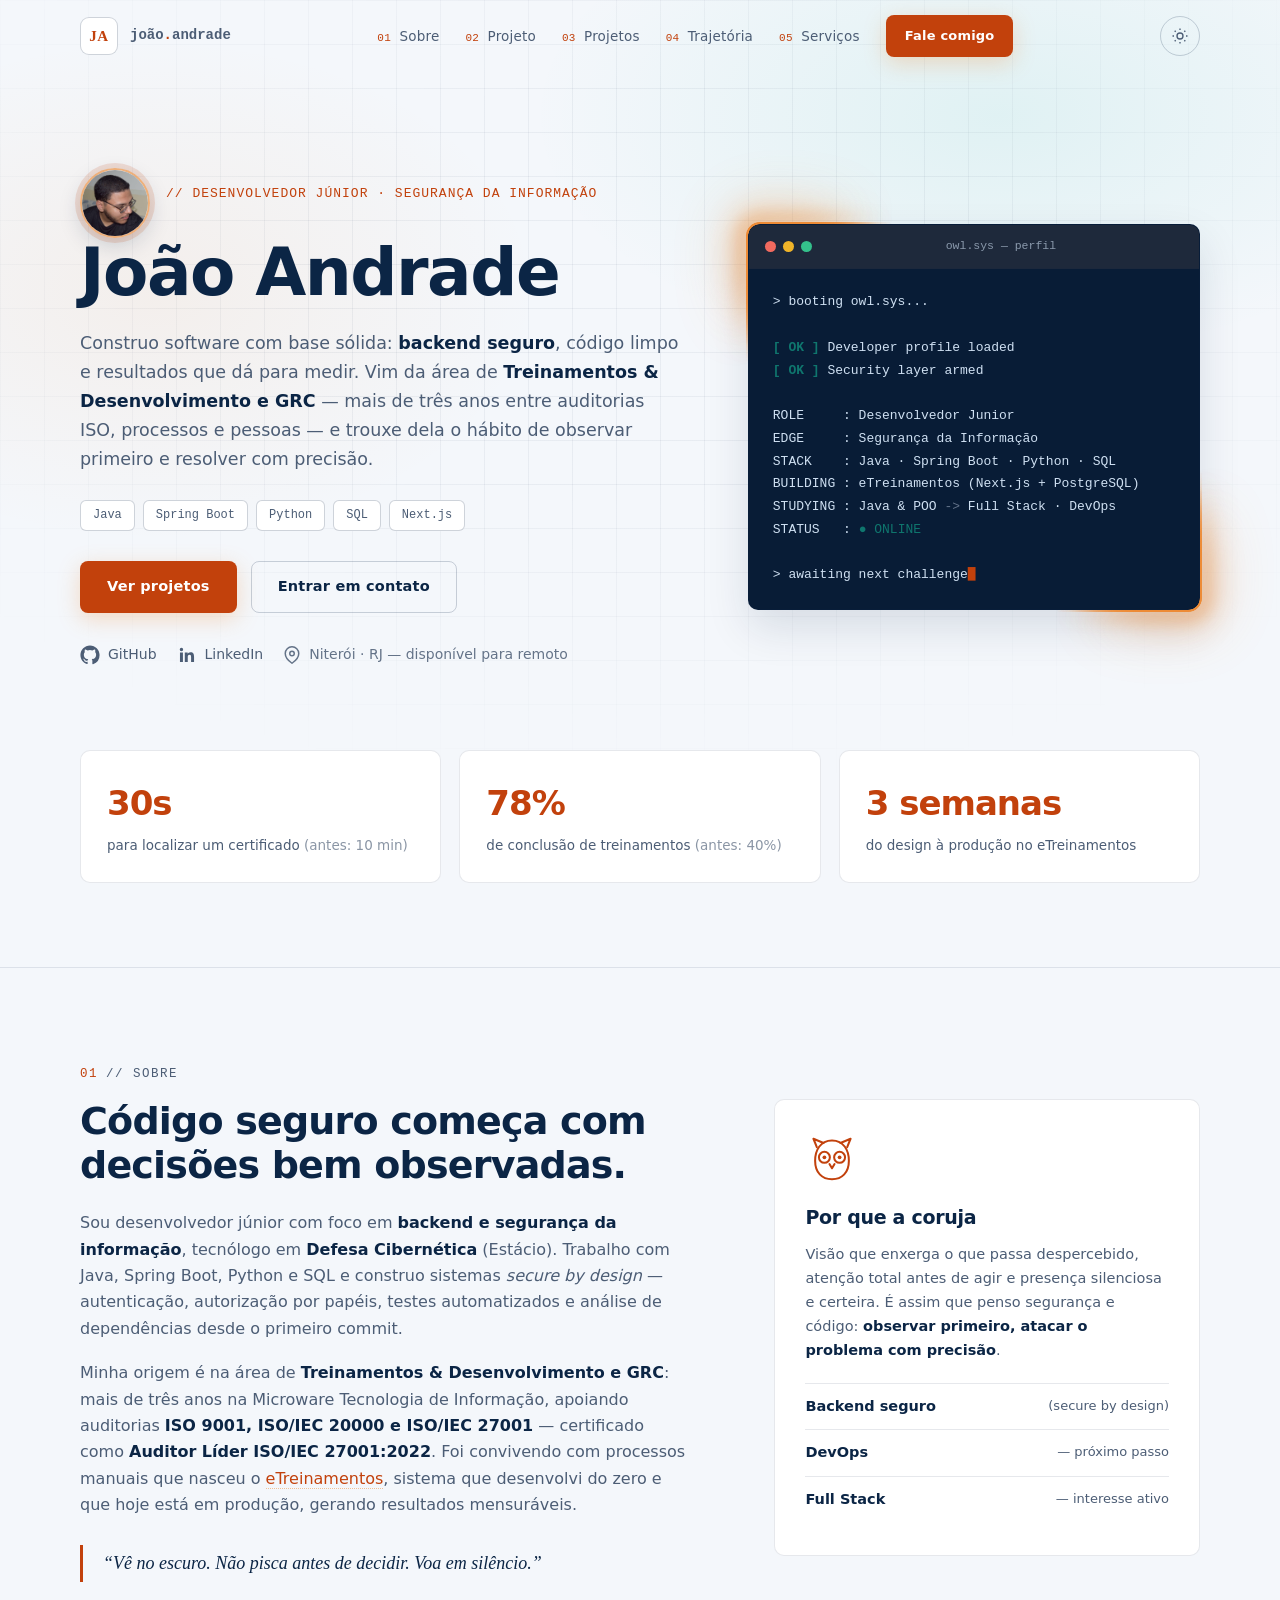
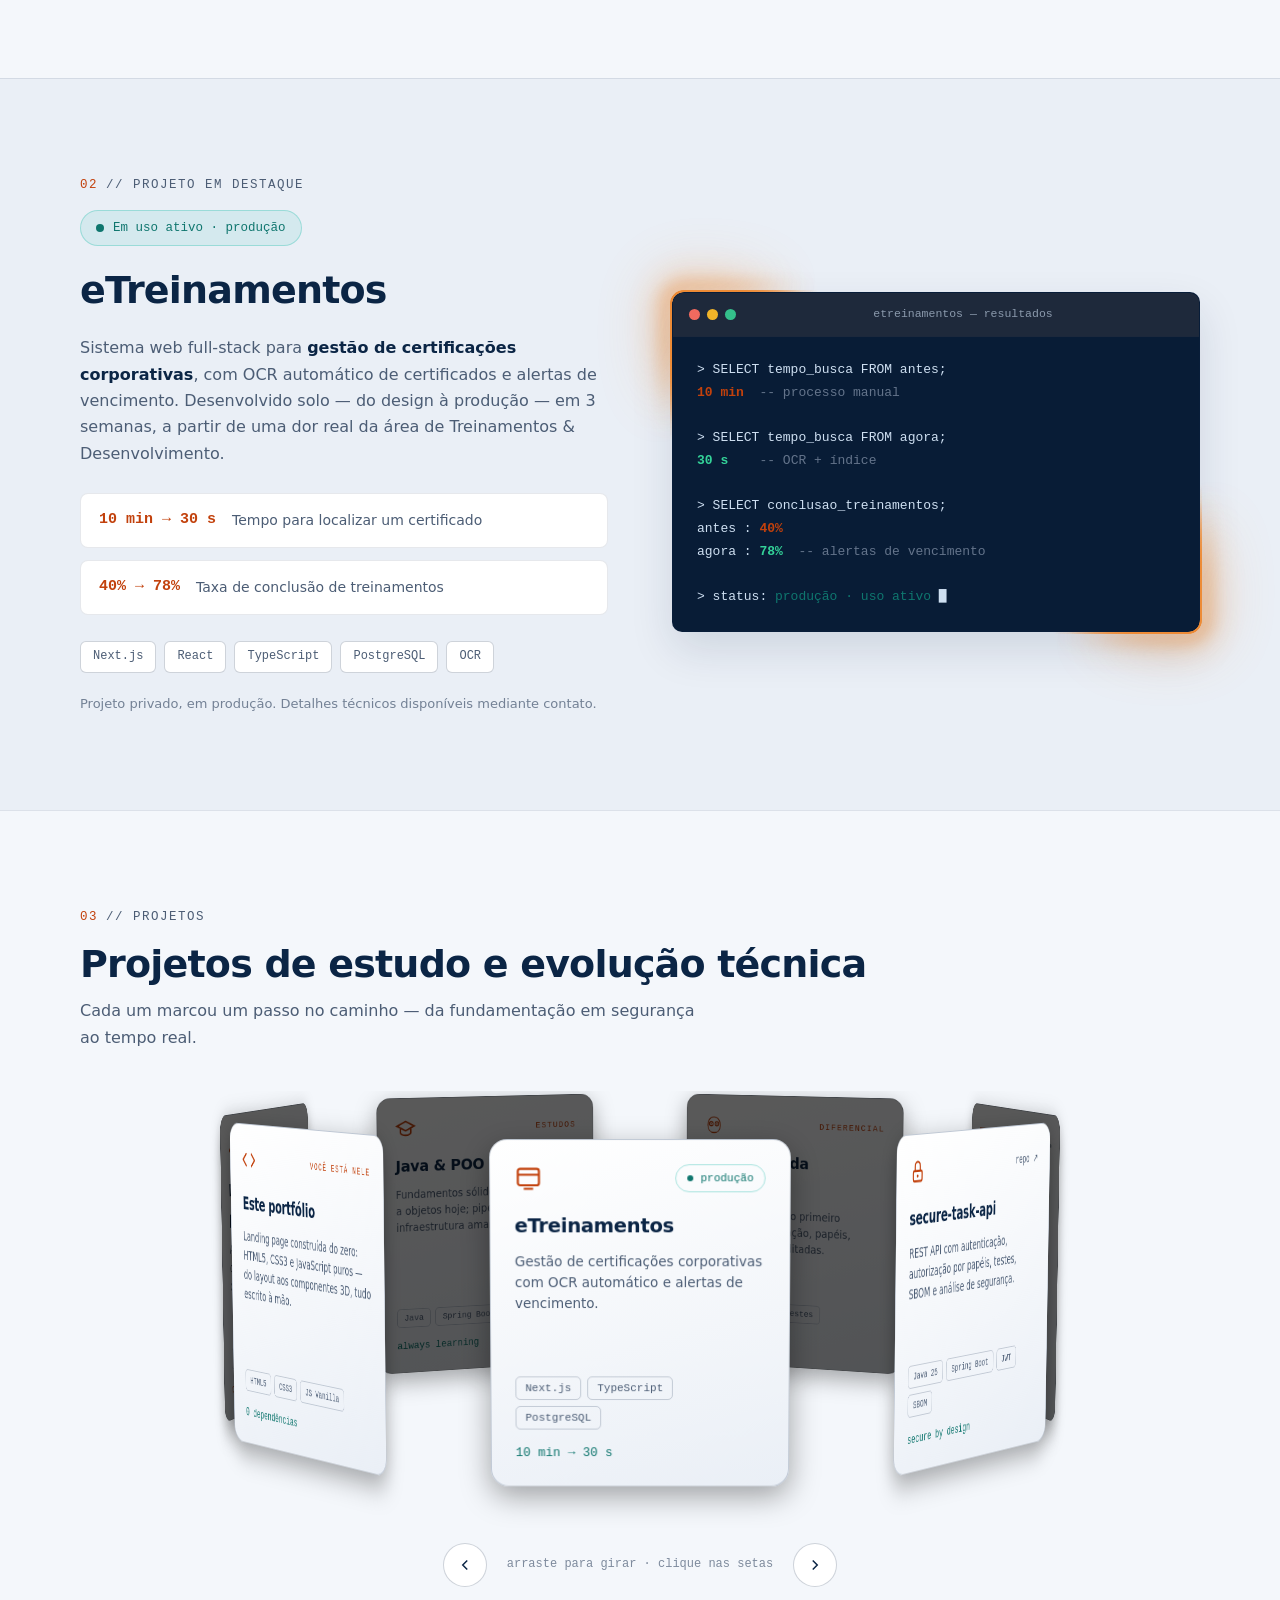
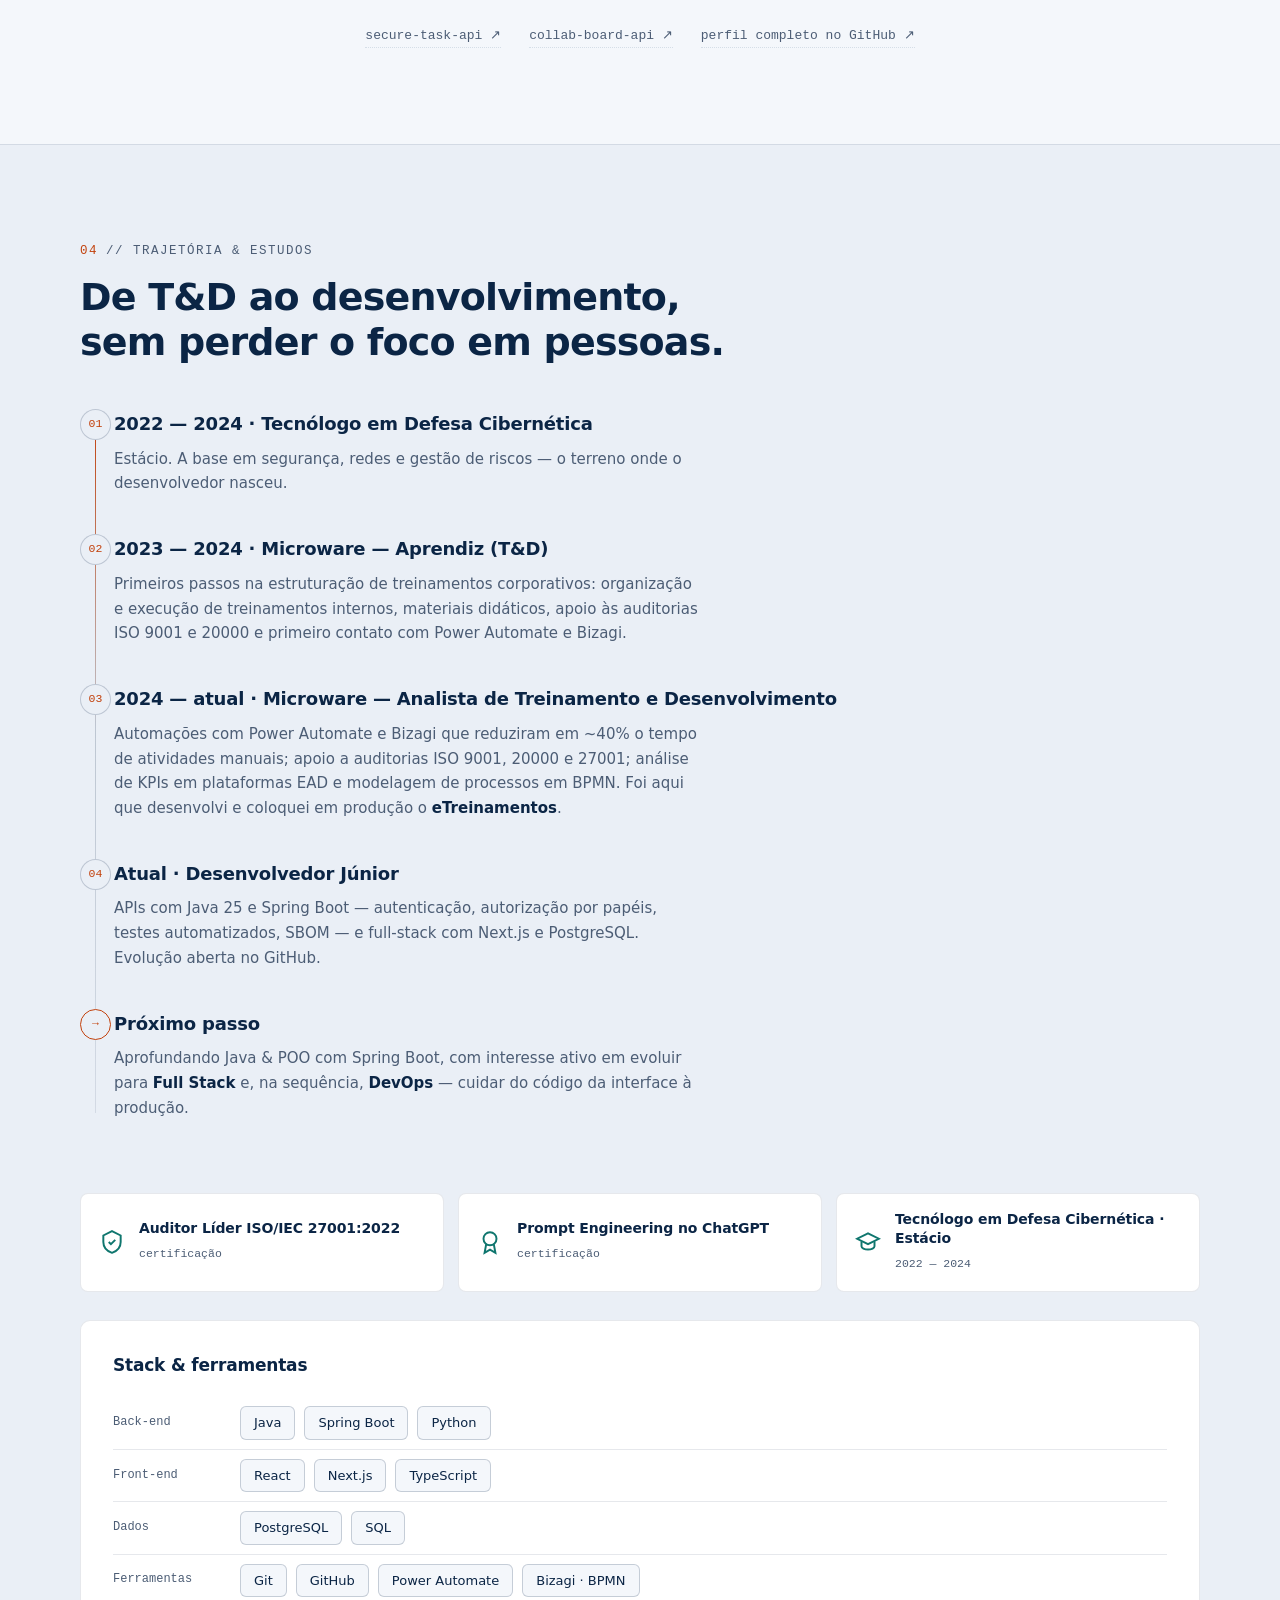
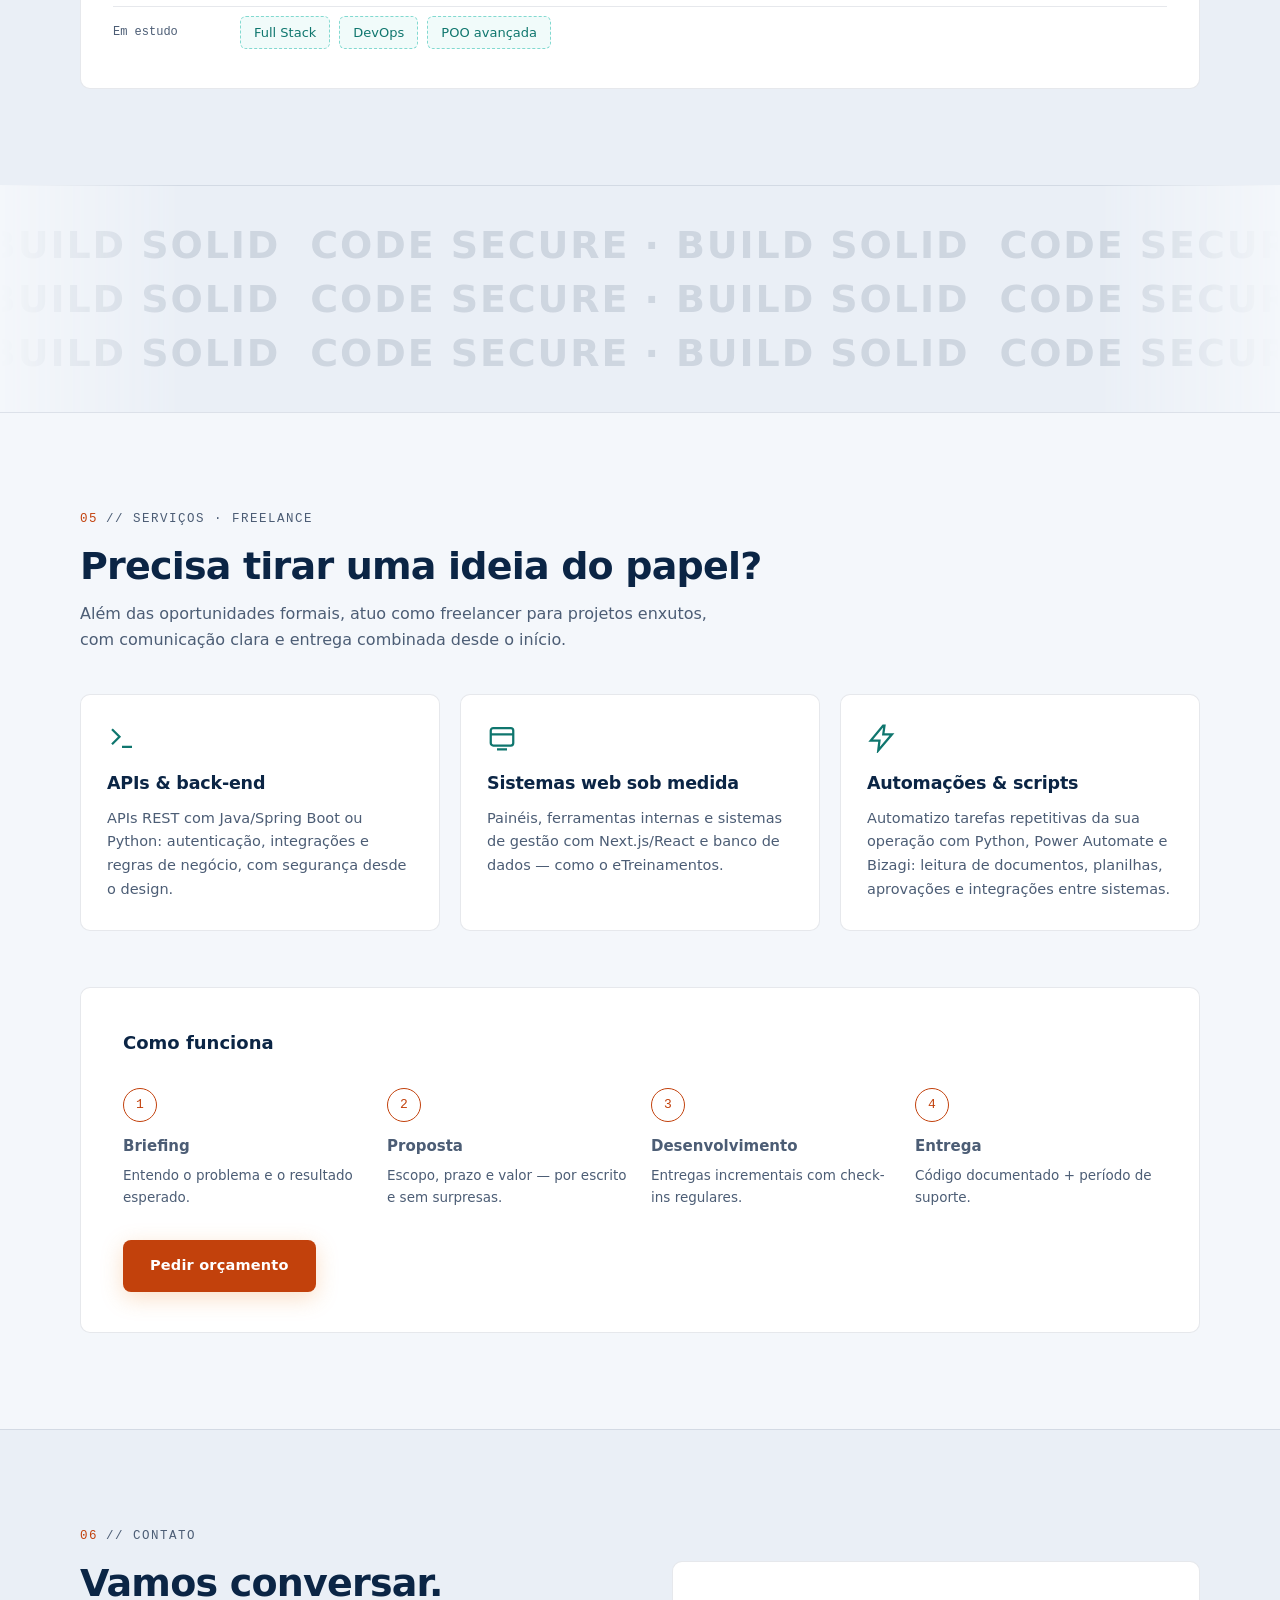
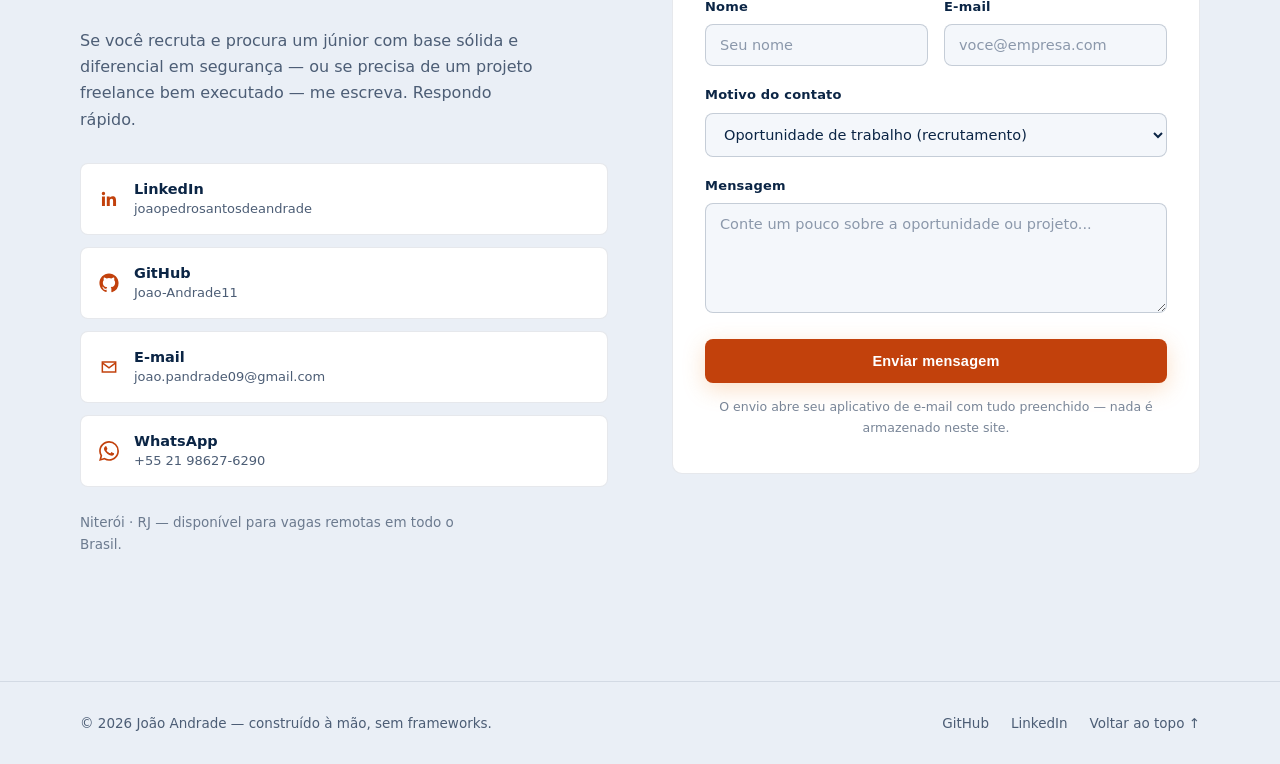
==== index.html @ 3c8a63f7 "perf: pausa animações fora da tela e reduz custo do neon (blur 57→26, amostras 24→18, update em 30fp" ====
<!DOCTYPE html>
<html lang="pt-BR">
<head>
  <meta charset="UTF-8" />
  <meta name="viewport" content="width=device-width, initial-scale=1.0" />
  <title>João Andrade — Desenvolvedor Júnior | Segurança da Informação &amp; GRC</title>
  <meta name="description" content="João Andrade, desenvolvedor júnior com diferencial em Segurança da Informação e GRC. Auditor Líder ISO/IEC 27001:2022, tecnólogo em Defesa Cibernética. Java, Spring Boot, Python e SQL. Criador do eTreinamentos. Disponível para oportunidades e projetos freelance." />
  <meta property="og:title" content="João Andrade — Desenvolvedor Júnior" />
  <meta property="og:description" content="Backend seguro, código sólido e resultados mensuráveis. Java · Spring Boot · Python · SQL." />
  <meta property="og:type" content="website" />
  <link rel="icon" href="data:image/svg+xml,%3Csvg xmlns='http://www.w3.org/2000/svg' viewBox='0 0 64 64'%3E%3Crect width='64' height='64' rx='12' fill='%230B2545'/%3E%3Ctext x='32' y='42' font-family='Georgia, serif' font-size='28' font-weight='bold' fill='%23ED8B36' text-anchor='middle'%3EJA%3C/text%3E%3C/svg%3E" />
  <link rel="stylesheet" href="css/styles.css" />
  <script>
    /* aplica o tema salvo antes do primeiro paint (sem flash) */
    try {
      var t = localStorage.getItem("theme");
      if (!t && window.matchMedia("(prefers-color-scheme: light)").matches) t = "light";
      document.documentElement.setAttribute("data-theme", t || "dark");
    } catch (e) {
      document.documentElement.setAttribute("data-theme", "dark");
    }
  </script>
</head>
<body>
  <a class="skip-link" href="#inicio">Pular para o conteúdo</a>
  <div class="progress-bar" id="progressBar" aria-hidden="true"></div>

  <!-- ============ NAV ============ -->
  <header class="nav" id="nav">
    <div class="container nav__inner">
      <a href="#inicio" class="nav__brand">
        <span class="nav__logo">JA</span>
        <span class="nav__name">joão<span class="accent">.</span>andrade</span>
      </a>

      <nav class="nav__links" id="navLinks" aria-label="Navegação principal">
        <a href="#sobre" class="nav__link"><span class="nav__num">01</span> Sobre</a>
        <a href="#destaque" class="nav__link"><span class="nav__num">02</span> Projeto</a>
        <a href="#projetos" class="nav__link"><span class="nav__num">03</span> Projetos</a>
        <a href="#trajetoria" class="nav__link"><span class="nav__num">04</span> Trajetória</a>
        <a href="#servicos" class="nav__link"><span class="nav__num">05</span> Serviços</a>
        <a href="#contato" class="btn btn--primary btn--sm nav__cta">Fale comigo</a>
      </nav>

      <button class="theme-toggle" id="themeToggle" aria-label="Alternar entre tema escuro e claro">
        <svg class="icon-moon" viewBox="0 0 24 24" fill="none" stroke="currentColor" stroke-width="1.8" width="18" height="18" aria-hidden="true"><path d="M21 12.8A9 9 0 1 1 11.2 3a7 7 0 0 0 9.8 9.8z"/></svg>
        <svg class="icon-sun" viewBox="0 0 24 24" fill="none" stroke="currentColor" stroke-width="1.8" width="18" height="18" aria-hidden="true"><circle cx="12" cy="12" r="4"/><path d="M12 2v2M12 20v2M4.9 4.9l1.4 1.4M17.7 17.7l1.4 1.4M2 12h2M20 12h2M4.9 19.1l1.4-1.4M17.7 6.3l1.4-1.4"/></svg>
      </button>

      <button class="nav__toggle" id="navToggle" aria-label="Abrir menu" aria-expanded="false">
        <span></span><span></span><span></span>
      </button>
    </div>
  </header>

  <main>
    <!-- ============ HERO ============ -->
    <section class="hero" id="inicio">
      <div class="hero__grid container">
        <div class="hero__content reveal">
          <div class="hero__head">
            <img class="hero__photo" src="assets/joao.jpg" alt="Foto de João Andrade" width="70" height="70" decoding="async" />
            <p class="eyebrow">// DESENVOLVEDOR JÚNIOR · SEGURANÇA DA INFORMAÇÃO</p>
          </div>
          <h1 class="hero__title">João Andrade</h1>
          <p class="hero__subtitle">
            Construo software com base sólida: <strong>backend seguro</strong>, código limpo e
            resultados que dá para medir. Vim da área de
            <strong>Treinamentos &amp; Desenvolvimento e GRC</strong> — mais de três anos entre
            auditorias ISO, processos e pessoas — e trouxe dela o hábito de observar
            primeiro e resolver com precisão.
          </p>
          <div class="hero__badges">
            <span class="badge">Java</span>
            <span class="badge">Spring Boot</span>
            <span class="badge">Python</span>
            <span class="badge">SQL</span>
            <span class="badge">Next.js</span>
          </div>
          <div class="hero__actions">
            <a href="#destaque" class="btn btn--primary">Ver projetos</a>
            <a href="#contato" class="btn btn--ghost">Entrar em contato</a>
          </div>
          <div class="hero__social">
            <a href="https://github.com/Joao-Andrade11" target="_blank" rel="noopener" aria-label="GitHub">
              <svg viewBox="0 0 24 24" fill="currentColor" width="20" height="20" aria-hidden="true"><path d="M12 .5C5.65.5.5 5.65.5 12c0 5.08 3.29 9.39 7.86 10.91.58.11.79-.25.79-.55 0-.27-.01-1.17-.02-2.12-3.2.7-3.88-1.36-3.88-1.36-.52-1.33-1.28-1.68-1.28-1.68-1.04-.71.08-.7.08-.7 1.15.08 1.76 1.19 1.76 1.19 1.03 1.76 2.69 1.25 3.34.96.1-.75.4-1.25.72-1.54-2.55-.29-5.24-1.28-5.24-5.68 0-1.26.45-2.28 1.19-3.09-.12-.29-.52-1.46.11-3.05 0 0 .97-.31 3.17 1.18a11.1 11.1 0 0 1 5.78 0c2.2-1.49 3.16-1.18 3.16-1.18.63 1.59.24 2.76.12 3.05.74.81 1.18 1.83 1.18 3.09 0 4.41-2.69 5.38-5.26 5.66.41.36.78 1.06.78 2.14 0 1.54-.01 2.79-.01 3.17 0 .31.21.67.8.55A11.51 11.51 0 0 0 23.5 12C23.5 5.65 18.35.5 12 .5z"/></svg>
              GitHub
            </a>
            <a href="https://www.linkedin.com/in/joaopedrosantosdeandrade/" target="_blank" rel="noopener" aria-label="LinkedIn">
              <svg viewBox="0 0 24 24" fill="currentColor" width="20" height="20" aria-hidden="true"><path d="M20.45 20.45h-3.55v-5.57c0-1.33-.03-3.04-1.85-3.04-1.85 0-2.14 1.45-2.14 2.94v5.67H9.36V9h3.41v1.56h.05c.48-.9 1.64-1.85 3.37-1.85 3.6 0 4.27 2.37 4.27 5.46v6.28zM5.34 7.43a2.06 2.06 0 1 1 0-4.12 2.06 2.06 0 0 1 0 4.12zM7.12 20.45H3.56V9h3.56v11.45z"/></svg>
              LinkedIn
            </a>
            <span class="hero__location">
              <svg viewBox="0 0 24 24" fill="none" stroke="currentColor" stroke-width="2" width="18" height="18" aria-hidden="true"><path d="M21 10c0 7-9 13-9 13S3 17 3 10a9 9 0 1 1 18 0z"/><circle cx="12" cy="10" r="3"/></svg>
              Niterói · RJ — disponível para remoto
            </span>
          </div>
        </div>

        <div class="hero__terminal reveal" aria-hidden="true">
          <div class="terminal">
            <div class="terminal__bar">
              <span class="terminal__dot terminal__dot--r"></span>
              <span class="terminal__dot terminal__dot--y"></span>
              <span class="terminal__dot terminal__dot--g"></span>
              <span class="terminal__title">owl.sys — perfil</span>
            </div>
            <pre class="terminal__body"><code>&gt; booting owl.sys...

<span class="t-ok">[ OK ]</span> Developer profile loaded
<span class="t-ok">[ OK ]</span> Security layer armed

ROLE     : Desenvolvedor Junior
EDGE     : Segurança da Informação
STACK    : Java · Spring Boot · Python · SQL
BUILDING : eTreinamentos (Next.js + PostgreSQL)
STUDYING : Java &amp; POO <span class="t-dim">-&gt;</span> Full Stack · DevOps
STATUS   : <span class="t-status">● ONLINE</span>

&gt; awaiting next challenge<span class="t-cursor">█</span></code></pre>
          </div>
        </div>
      </div>

      <div class="hero__metrics container">
        <div class="metric reveal">
          <span class="metric__value">30s</span>
          <span class="metric__label">para localizar um certificado <em>(antes: 10 min)</em></span>
        </div>
        <div class="metric reveal">
          <span class="metric__value"><span class="count" data-target="78">0</span>%</span>
          <span class="metric__label">de conclusão de treinamentos <em>(antes: 40%)</em></span>
        </div>
        <div class="metric reveal">
          <span class="metric__value"><span class="count" data-target="3">0</span> semanas</span>
          <span class="metric__label">do design à produção no eTreinamentos</span>
        </div>
      </div>
    </section>

    <!-- ============ 01 SOBRE ============ -->
    <section class="section" id="sobre">
      <div class="container">
        <p class="section__tag reveal"><span>01</span>// SOBRE</p>
        <div class="about">
          <div class="about__text reveal">
            <h2 class="section__title">Código seguro começa com<br />decisões bem observadas.</h2>
            <p>
              Sou desenvolvedor júnior com foco em <strong>backend e segurança da informação</strong>,
              tecnólogo em <strong>Defesa Cibernética</strong> (Estácio). Trabalho com Java,
              Spring Boot, Python e SQL e construo sistemas <em>secure by design</em> —
              autenticação, autorização por papéis, testes automatizados e análise de
              dependências desde o primeiro commit.
            </p>
            <p>
              Minha origem é na área de <strong>Treinamentos &amp; Desenvolvimento e GRC</strong>:
              mais de três anos na Microware Tecnologia de Informação, apoiando auditorias
              <strong>ISO 9001, ISO/IEC 20000 e ISO/IEC 27001</strong> — certificado como
              <strong>Auditor Líder ISO/IEC 27001:2022</strong>. Foi convivendo com processos
              manuais que nasceu o <a href="#destaque" class="link-strong">eTreinamentos</a>,
              sistema que desenvolvi do zero e que hoje está em produção, gerando
              resultados mensuráveis.
            </p>
            <blockquote class="about__quote">
              “Vê no escuro. Não pisca antes de decidir. Voa em silêncio.”
            </blockquote>
          </div>
          <aside class="about__card reveal">
            <div class="owl" aria-hidden="true">
              <svg viewBox="0 0 64 64" fill="none" stroke="currentColor" stroke-width="2.4" stroke-linecap="round" stroke-linejoin="round">
                <path d="M14 18 L10 8 L22 13 M50 18 L54 8 L42 13" />
                <path d="M32 10 C18 10 12 22 12 34 C12 48 20 56 32 56 C44 56 52 48 52 34 C52 22 46 10 32 10 Z" />
                <circle cx="23" cy="30" r="6.5" /><circle cx="41" cy="30" r="6.5" />
                <circle cx="23" cy="30" r="2.2" fill="currentColor" stroke="none" />
                <circle cx="41" cy="30" r="2.2" fill="currentColor" stroke="none" />
                <path d="M29 38 L32 43 L35 38" />
              </svg>
            </div>
            <h3>Por que a coruja</h3>
            <p>
              Visão que enxerga o que passa despercebido, atenção total antes de agir e
              presença silenciosa e certeira. É assim que penso segurança e código:
              <strong>observar primeiro, atacar o problema com precisão</strong>.
            </p>
            <ul class="about__list">
              <li>Backend seguro <span>(secure by design)</span></li>
              <li>DevOps <span>— próximo passo</span></li>
              <li>Full Stack <span>— interesse ativo</span></li>
            </ul>
          </aside>
        </div>
      </div>
    </section>

    <!-- ============ 02 PROJETO EM DESTAQUE ============ -->
    <section class="section section--alt" id="destaque">
      <div class="container">
        <p class="section__tag reveal"><span>02</span>// PROJETO EM DESTAQUE</p>
        <div class="feature">
          <div class="feature__info reveal">
            <div class="feature__status"><span class="pulse-dot"></span> Em uso ativo · produção</div>
            <h2 class="section__title">eTreinamentos</h2>
            <p class="feature__desc">
              Sistema web full-stack para <strong>gestão de certificações corporativas</strong>,
              com OCR automático de certificados e alertas de vencimento. Desenvolvido solo —
              do design à produção — em 3 semanas, a partir de uma dor real da área de
              Treinamentos &amp; Desenvolvimento.
            </p>
            <ul class="feature__results">
              <li>
                <span class="feature__num">10 min → 30 s</span>
                Tempo para localizar um certificado
              </li>
              <li>
                <span class="feature__num">40% → 78%</span>
                Taxa de conclusão de treinamentos
              </li>
            </ul>
            <div class="hero__badges">
              <span class="badge">Next.js</span>
              <span class="badge">React</span>
              <span class="badge">TypeScript</span>
              <span class="badge">PostgreSQL</span>
              <span class="badge">OCR</span>
            </div>
            <p class="feature__note">Projeto privado, em produção. Detalhes técnicos disponíveis mediante contato.</p>
          </div>

          <div class="feature__visual reveal" aria-hidden="true">
            <div class="terminal">
              <div class="terminal__bar">
                <span class="terminal__dot terminal__dot--r"></span>
                <span class="terminal__dot terminal__dot--y"></span>
                <span class="terminal__dot terminal__dot--g"></span>
                <span class="terminal__title">etreinamentos — resultados</span>
              </div>
              <pre class="terminal__body"><code>&gt; SELECT tempo_busca FROM antes;
<span class="t-warn">10 min</span>  <span class="t-dim">-- processo manual</span>

&gt; SELECT tempo_busca FROM agora;
<span class="t-good">30 s</span>    <span class="t-dim">-- OCR + índice</span>

&gt; SELECT conclusao_treinamentos;
antes : <span class="t-warn">40%</span>
agora : <span class="t-good">78%</span>  <span class="t-dim">-- alertas de vencimento</span>

&gt; status: <span class="t-status">produção · uso ativo</span> █</code></pre>
            </div>
          </div>
        </div>
      </div>
    </section>

    <!-- ============ 03 PROJETOS ============ -->
    <section class="section" id="projetos">
      <div class="container">
        <p class="section__tag reveal"><span>03</span>// PROJETOS</p>
        <h2 class="section__title reveal">Projetos de estudo e evolução técnica</h2>
        <p class="section__lead reveal">Cada um marcou um passo no caminho — da fundamentação em segurança ao tempo real.</p>

        <!-- Round Carousel (port vanilla do componente Originkit) -->
        <div class="rc reveal" id="roundCarousel">
          <div class="rc__viewport" id="rcViewport" aria-label="Carrossel 3D de projetos" role="group">
            <div class="rc__tilt">
              <div class="rc__ring" id="rcRing">

                <div class="rc__slide" style="--rc-i:0">
                  <div class="rc__face rc__face--front">
                    <article class="rc__card">
                      <div class="rc__card-head">
                        <svg viewBox="0 0 24 24" fill="none" stroke="currentColor" stroke-width="1.8" class="rc__icon" aria-hidden="true"><rect x="3" y="4" width="18" height="14" rx="2"/><path d="M3 9h18M8 21h8"/></svg>
                        <span class="rc__status"><span class="pulse-dot"></span>produção</span>
                      </div>
                      <h3 class="rc__title">eTreinamentos</h3>
                      <p class="rc__desc">Gestão de certificações corporativas com OCR automático e alertas de vencimento.</p>
                      <ul class="rc__tags"><li>Next.js</li><li>TypeScript</li><li>PostgreSQL</li></ul>
                      <span class="rc__metric">10 min → 30 s</span>
                    </article>
                  </div>
                </div>

                <div class="rc__slide" style="--rc-i:1">
                  <div class="rc__face rc__face--front">
                    <article class="rc__card">
                      <div class="rc__card-head">
                        <svg viewBox="0 0 24 24" fill="none" stroke="currentColor" stroke-width="1.8" class="rc__icon" aria-hidden="true"><rect x="5" y="11" width="14" height="9" rx="2"/><path d="M8 11V7a4 4 0 0 1 8 0v4"/><circle cx="12" cy="15.5" r="1.4" fill="currentColor" stroke="none"/></svg>
                        <a class="rc__repo" href="https://github.com/Joao-Andrade11/secure-task-api" target="_blank" rel="noopener">repo ↗</a>
                      </div>
                      <h3 class="rc__title">secure-task-api</h3>
                      <p class="rc__desc">REST API com autenticação, autorização por papéis, testes, SBOM e análise de segurança.</p>
                      <ul class="rc__tags"><li>Java 25</li><li>Spring Boot</li><li>JWT</li><li>SBOM</li></ul>
                      <span class="rc__metric">secure by design</span>
                    </article>
                  </div>
                </div>

                <div class="rc__slide" style="--rc-i:2">
                  <div class="rc__face rc__face--front">
                    <article class="rc__card">
                      <div class="rc__card-head">
                        <svg viewBox="0 0 24 24" fill="none" stroke="currentColor" stroke-width="1.8" class="rc__icon" aria-hidden="true"><rect x="3" y="4" width="18" height="16" rx="2"/><path d="M9 4v"M9 4v16M15 4v16"/></svg>
                        <a class="rc__repo" href="https://github.com/Joao-Andrade11/collab-board-api" target="_blank" rel="noopener">repo ↗</a>
                      </div>
                      <h3 class="rc__title">collab-board-api</h3>
                      <p class="rc__desc">Kanban colaborativo em tempo real com WebSocket/STOMP e autenticação JWT.</p>
                      <ul class="rc__tags"><li>Java</li><li>WebSocket</li><li>JWT</li><li>PostgreSQL</li></ul>
                      <span class="rc__metric">tempo real</span>
                    </article>
                  </div>
                </div>

                <div class="rc__slide" style="--rc-i:3">
                  <div class="rc__face rc__face--front">
                    <article class="rc__card">
                      <div class="rc__card-head">
                        <svg viewBox="0 0 64 64" fill="none" stroke="currentColor" stroke-width="3" class="rc__icon" aria-hidden="true"><path d="M32 10 C18 10 12 22 12 34 C12 48 20 56 32 56 C44 56 52 48 52 34 C52 22 46 10 32 10 Z"/><circle cx="23" cy="30" r="6"/><circle cx="41" cy="30" r="6"/><circle cx="23" cy="30" r="2" fill="currentColor" stroke="none"/><circle cx="41" cy="30" r="2" fill="currentColor" stroke="none"/></svg>
                        <span class="rc__kicker">diferencial</span>
                      </div>
                      <h3 class="rc__title">Segurança da Informação</h3>
                      <p class="rc__desc">Segurança desde o primeiro commit: autenticação, papéis, dependências auditadas.</p>
                      <ul class="rc__tags"><li>RBAC</li><li>SBOM</li><li>Testes</li></ul>
                      <span class="rc__metric">vê no escuro</span>
                    </article>
                  </div>
                </div>

                <div class="rc__slide" style="--rc-i:4">
                  <div class="rc__face rc__face--front">
                    <article class="rc__card">
                      <div class="rc__card-head">
                        <svg viewBox="0 0 24 24" fill="none" stroke="currentColor" stroke-width="1.8" class="rc__icon" aria-hidden="true"><path d="M12 4 2 9l10 5 10-5-10-5z"/><path d="M6 11.5V16c0 1.5 2.7 3 6 3s6-1.5 6-3v-4.5"/></svg>
                        <span class="rc__kicker">estudos</span>
                      </div>
                      <h3 class="rc__title">Java &amp; POO → DevOps</h3>
                      <p class="rc__desc">Fundamentos sólidos de orientação a objetos hoje; pipelines e infraestrutura amanhã.</p>
                      <ul class="rc__tags"><li>Java</li><li>Spring Boot</li><li>DevOps</li></ul>
                      <span class="rc__metric">always learning</span>
                    </article>
                  </div>
                </div>

                <div class="rc__slide" style="--rc-i:5">
                  <div class="rc__face rc__face--front">
                    <article class="rc__card">
                      <div class="rc__card-head">
                        <svg viewBox="0 0 24 24" fill="none" stroke="currentColor" stroke-width="1.8" class="rc__icon" aria-hidden="true"><path d="M13 2 3 14h7l-1 8 11-13h-7l1-7z"/></svg>
                        <span class="rc__kicker">freelance</span>
                      </div>
                      <h3 class="rc__title">Disponível para projetos</h3>
                      <p class="rc__desc">APIs, sistemas web e automações com escopo claro e entrega combinada.</p>
                      <ul class="rc__tags"><li>APIs</li><li>Sistemas web</li><li>Automações</li></ul>
                      <a class="rc__metric rc__metric--link" href="#contato">pedir orçamento →</a>
                    </article>
                  </div>
                </div>

                <div class="rc__slide" style="--rc-i:6">
                  <div class="rc__face rc__face--front">
                    <article class="rc__card">
                      <div class="rc__card-head">
                        <svg viewBox="0 0 24 24" fill="none" stroke="currentColor" stroke-width="1.8" class="rc__icon" aria-hidden="true"><path d="m8 6-6 6 6 6"/><path d="m16 6 6 6-6 6"/></svg>
                        <span class="rc__kicker">você está nele</span>
                      </div>
                      <h3 class="rc__title">Este portfólio</h3>
                      <p class="rc__desc">Landing page construída do zero: HTML5, CSS3 e JavaScript puros — do layout aos componentes 3D, tudo escrito à mão.</p>
                      <ul class="rc__tags"><li>HTML5</li><li>CSS3</li><li>JS Vanilla</li></ul>
                      <span class="rc__metric">0 dependências</span>
                    </article>
                  </div>
                </div>

              </div>
            </div>
          </div>

          <div class="rc__controls">
            <button class="rc__btn" id="rcPrev" aria-label="Girar para o card anterior">
              <svg viewBox="0 0 24 24" fill="none" stroke="currentColor" stroke-width="2" width="18" height="18" aria-hidden="true"><path d="M15 18l-6-6 6-6"/></svg>
            </button>
            <span class="rc__hint">arraste para girar · clique nas setas</span>
            <button class="rc__btn" id="rcNext" aria-label="Girar para o próximo card">
              <svg viewBox="0 0 24 24" fill="none" stroke="currentColor" stroke-width="2" width="18" height="18" aria-hidden="true"><path d="M9 6l6 6-6 6"/></svg>
            </button>
          </div>
        </div>

        <div class="rc__links reveal">
          <a href="https://github.com/Joao-Andrade11/secure-task-api" target="_blank" rel="noopener">secure-task-api ↗</a>
          <a href="https://github.com/Joao-Andrade11/collab-board-api" target="_blank" rel="noopener">collab-board-api ↗</a>
          <a href="https://github.com/Joao-Andrade11" target="_blank" rel="noopener">perfil completo no GitHub ↗</a>
        </div>
      </div>
    </section>

    <!-- ============ 04 TRAJETÓRIA ============ -->
    <section class="section section--alt" id="trajetoria">
      <div class="container">
        <p class="section__tag reveal"><span>04</span>// TRAJETÓRIA &amp; ESTUDOS</p>
        <h2 class="section__title reveal">De T&amp;D ao desenvolvimento,<br />sem perder o foco em pessoas.</h2>

        <div class="timeline">
          <div class="timeline__item reveal">
            <div class="timeline__marker">01</div>
            <div class="timeline__content">
              <h3>2022 — 2024 · Tecnólogo em Defesa Cibernética</h3>
              <p>
                Estácio. A base em segurança, redes e gestão de riscos — o terreno onde
                o desenvolvedor nasceu.
              </p>
            </div>
          </div>
          <div class="timeline__item reveal">
            <div class="timeline__marker">02</div>
            <div class="timeline__content">
              <h3>2023 — 2024 · Microware — Aprendiz (T&amp;D)</h3>
              <p>
                Primeiros passos na estruturação de treinamentos corporativos: organização e
                execução de treinamentos internos, materiais didáticos, apoio às auditorias
                ISO 9001 e 20000 e primeiro contato com Power Automate e Bizagi.
              </p>
            </div>
          </div>
          <div class="timeline__item reveal">
            <div class="timeline__marker">03</div>
            <div class="timeline__content">
              <h3>2024 — atual · Microware — Analista de Treinamento e Desenvolvimento</h3>
              <p>
                Automações com Power Automate e Bizagi que reduziram em ~40% o tempo de
                atividades manuais; apoio a auditorias ISO 9001, 20000 e 27001; análise de
                KPIs em plataformas EAD e modelagem de processos em BPMN. Foi aqui que
                desenvolvi e coloquei em produção o <strong>eTreinamentos</strong>.
              </p>
            </div>
          </div>
          <div class="timeline__item reveal">
            <div class="timeline__marker">04</div>
            <div class="timeline__content">
              <h3>Atual · Desenvolvedor Júnior</h3>
              <p>
                APIs com Java 25 e Spring Boot — autenticação, autorização por papéis, testes
                automatizados, SBOM — e full-stack com Next.js e PostgreSQL. Evolução aberta
                no GitHub.
              </p>
            </div>
          </div>
          <div class="timeline__item timeline__item--next reveal">
            <div class="timeline__marker">→</div>
            <div class="timeline__content">
              <h3>Próximo passo</h3>
              <p>
                Aprofundando Java &amp; POO com Spring Boot, com interesse ativo em evoluir para
                <strong>Full Stack</strong> e, na sequência, <strong>DevOps</strong> — cuidar do
                código da interface à produção.
              </p>
            </div>
          </div>
        </div>

        <div class="certs reveal">
          <div class="certs__item">
            <svg viewBox="0 0 24 24" fill="none" stroke="currentColor" stroke-width="1.8" aria-hidden="true"><path d="M12 2l8 4v6c0 5-3.5 8.5-8 10-4.5-1.5-8-5-8-10V6l8-4z"/><path d="m9 12 2 2 4-4"/></svg>
            <div><strong>Auditor Líder ISO/IEC 27001:2022</strong><span>certificação</span></div>
          </div>
          <div class="certs__item">
            <svg viewBox="0 0 24 24" fill="none" stroke="currentColor" stroke-width="1.8" aria-hidden="true"><circle cx="12" cy="9" r="6"/><path d="M8.5 14 7 22l5-3 5 3-1.5-8"/></svg>
            <div><strong>Prompt Engineering no ChatGPT</strong><span>certificação</span></div>
          </div>
          <div class="certs__item">
            <svg viewBox="0 0 24 24" fill="none" stroke="currentColor" stroke-width="1.8" aria-hidden="true"><path d="M12 4 2 9l10 5 10-5-10-5z"/><path d="M6 11.5V16c0 1.5 2.7 3 6 3s6-1.5 6-3v-4.5"/></svg>
            <div><strong>Tecnólogo em Defesa Cibernética · Estácio</strong><span>2022 — 2024</span></div>
          </div>
        </div>

        <div class="stack reveal" id="stack">
          <h3 class="stack__title">Stack &amp; ferramentas</h3>
          <div class="stack__group">
            <span class="stack__label">Back-end</span>
            <span class="chip">Java</span><span class="chip">Spring Boot</span><span class="chip">Python</span>
          </div>
          <div class="stack__group">
            <span class="stack__label">Front-end</span>
            <span class="chip">React</span><span class="chip">Next.js</span><span class="chip">TypeScript</span>
          </div>
          <div class="stack__group">
            <span class="stack__label">Dados</span>
            <span class="chip">PostgreSQL</span><span class="chip">SQL</span>
          </div>
          <div class="stack__group">
            <span class="stack__label">Ferramentas</span>
            <span class="chip">Git</span><span class="chip">GitHub</span><span class="chip">Power Automate</span><span class="chip">Bizagi · BPMN</span>
          </div>
          <div class="stack__group">
            <span class="stack__label">Em estudo</span>
            <span class="chip chip--study">Full Stack</span><span class="chip chip--study">DevOps</span><span class="chip chip--study">POO avançada</span>
          </div>
        </div>
      </div>
    </section>

    <!-- ============ KINETIC BAND (port vanilla — Originkit Appear Text) ============ -->
    <div class="kt" id="kineticBand" aria-hidden="true">
      <div class="kt__zoom" id="ktZoom"></div>
    </div>

    <!-- ============ 05 SERVIÇOS ============ -->
    <section class="section" id="servicos">
      <div class="container">
        <p class="section__tag reveal"><span>05</span>// SERVIÇOS · FREELANCE</p>
        <h2 class="section__title reveal">Precisa tirar uma ideia do papel?</h2>
        <p class="section__lead reveal">
          Além das oportunidades formais, atuo como freelancer para projetos enxutos, com
          comunicação clara e entrega combinada desde o início.
        </p>

        <div class="services">
          <article class="service reveal">
            <svg viewBox="0 0 24 24" fill="none" stroke="currentColor" stroke-width="1.8" class="service__icon" aria-hidden="true"><path d="M4 17l6-6-6-6M12 19h8"/></svg>
            <h3>APIs &amp; back-end</h3>
            <p>APIs REST com Java/Spring Boot ou Python: autenticação, integrações e regras de negócio, com segurança desde o design.</p>
          </article>
          <article class="service reveal">
            <svg viewBox="0 0 24 24" fill="none" stroke="currentColor" stroke-width="1.8" class="service__icon" aria-hidden="true"><rect x="3" y="4" width="18" height="14" rx="2"/><path d="M3 9h18M8 21h8"/></svg>
            <h3>Sistemas web sob medida</h3>
            <p>Painéis, ferramentas internas e sistemas de gestão com Next.js/React e banco de dados — como o eTreinamentos.</p>
          </article>
          <article class="service reveal">
            <svg viewBox="0 0 24 24" fill="none" stroke="currentColor" stroke-width="1.8" class="service__icon" aria-hidden="true"><path d="M13 2 3 14h7l-1 8 11-13h-7l1-7z"/></svg>
            <h3>Automações &amp; scripts</h3>
            <p>Automatizo tarefas repetitivas da sua operação com Python, Power Automate e Bizagi: leitura de documentos, planilhas, aprovações e integrações entre sistemas.</p>
          </article>
        </div>

        <div class="process reveal">
          <h3 class="process__title">Como funciona</h3>
          <ol class="process__steps">
            <li><span class="process__num">1</span><strong>Briefing</strong>Entendo o problema e o resultado esperado.</li>
            <li><span class="process__num">2</span><strong>Proposta</strong>Escopo, prazo e valor — por escrito e sem surpresas.</li>
            <li><span class="process__num">3</span><strong>Desenvolvimento</strong>Entregas incrementais com check-ins regulares.</li>
            <li><span class="process__num">4</span><strong>Entrega</strong>Código documentado + período de suporte.</li>
          </ol>
          <a href="#contato" class="btn btn--primary">Pedir orçamento</a>
        </div>
      </div>
    </section>

    <!-- ============ 06 CONTATO ============ -->
    <section class="section section--alt" id="contato">
      <div class="container">
        <p class="section__tag reveal"><span>06</span>// CONTATO</p>
        <div class="contact">
          <div class="contact__info reveal">
            <h2 class="section__title">Vamos conversar.</h2>
            <p>
              Se você recruta e procura um júnior com base sólida e diferencial em segurança —
              ou se precisa de um projeto freelance bem executado — me escreva.
              Respondo rápido.
            </p>
            <div class="contact__channels">
              <a class="contact__channel" href="https://www.linkedin.com/in/joaopedrosantosdeandrade/" target="_blank" rel="noopener">
                <svg viewBox="0 0 24 24" fill="currentColor" width="20" height="20" aria-hidden="true"><path d="M20.45 20.45h-3.55v-5.57c0-1.33-.03-3.04-1.85-3.04-1.85 0-2.14 1.45-2.14 2.94v5.67H9.36V9h3.41v1.56h.05c.48-.9 1.64-1.85 3.37-1.85 3.6 0 4.27 2.37 4.27 5.46v6.28zM5.34 7.43a2.06 2.06 0 1 1 0-4.12 2.06 2.06 0 0 1 0 4.12zM7.12 20.45H3.56V9h3.56v11.45z"/></svg>
                <span><strong>LinkedIn</strong>joaopedrosantosdeandrade</span>
              </a>
              <a class="contact__channel" href="https://github.com/Joao-Andrade11" target="_blank" rel="noopener">
                <svg viewBox="0 0 24 24" fill="currentColor" width="20" height="20" aria-hidden="true"><path d="M12 .5C5.65.5.5 5.65.5 12c0 5.08 3.29 9.39 7.86 10.91.58.11.79-.25.79-.55 0-.27-.01-1.17-.02-2.12-3.2.7-3.88-1.36-3.88-1.36-.52-1.33-1.28-1.68-1.28-1.68-1.04-.71.08-.7.08-.7 1.15.08 1.76 1.19 1.76 1.19 1.03 1.76 2.69 1.25 3.34.96.1-.75.4-1.25.72-1.54-2.55-.29-5.24-1.28-5.24-5.68 0-1.26.45-2.28 1.19-3.09-.12-.29-.52-1.46.11-3.05 0 0 .97-.31 3.17 1.18a11.1 11.1 0 0 1 5.78 0c2.2-1.49 3.16-1.18 3.16-1.18.63 1.59.24 2.76.12 3.05.74.81 1.18 1.83 1.18 3.09 0 4.41-2.69 5.38-5.26 5.66.41.36.78 1.06.78 2.14 0 1.54-.01 2.79-.01 3.17 0 .31.21.67.8.55A11.51 11.51 0 0 0 23.5 12C23.5 5.65 18.35.5 12 .5z"/></svg>
                <span><strong>GitHub</strong>Joao-Andrade11</span>
              </a>
              <a class="contact__channel" href="mailto:joao.pandrade09@gmail.com">
                <svg viewBox="0 0 24 24" fill="none" stroke="currentColor" stroke-width="1.8" width="20" height="20" aria-hidden="true"><path d="M4 6h16v12H4z"/><path d="m4 7 8 6 8-6"/></svg>
                <span><strong>E-mail</strong>joao.pandrade09@gmail.com</span>
              </a>
              <a class="contact__channel" href="https://wa.me/5521986276290" target="_blank" rel="noopener">
                <svg viewBox="0 0 24 24" fill="currentColor" width="20" height="20" aria-hidden="true"><path d="M17.472 14.382c-.297-.149-1.758-.867-2.03-.967-.273-.099-.471-.148-.67.15-.197.297-.767.966-.94 1.164-.173.199-.347.223-.644.075-.297-.15-1.255-.463-2.39-1.475-.883-.788-1.48-1.761-1.653-2.059-.173-.297-.018-.458.13-.606.134-.133.297-.347.446-.52.149-.174.198-.298.298-.497.099-.198.05-.371-.025-.52-.075-.149-.669-1.612-.916-2.207-.242-.579-.487-.5-.669-.51-.173-.008-.371-.01-.57-.01-.198 0-.52.074-.792.372-.272.297-1.04 1.016-1.04 2.479 0 1.462 1.065 2.875 1.213 3.074.149.198 2.096 3.2 5.077 4.487.709.306 1.262.489 1.694.625.712.227 1.36.195 1.871.118.571-.085 1.758-.719 2.006-1.413.248-.694.248-1.289.173-1.413-.074-.124-.272-.198-.57-.347m-5.421 7.403h-.004a9.87 9.87 0 0 1-5.031-1.378l-.361-.214-3.741.982.998-3.648-.235-.374a9.86 9.86 0 0 1-1.51-5.26c.001-5.45 4.436-9.884 9.888-9.884 2.64 0 5.122 1.03 6.988 2.898a9.825 9.825 0 0 1 2.893 6.994c-.003 5.45-4.437 9.884-9.885 9.884m8.413-18.297A11.815 11.815 0 0 0 12.05 0C5.495 0 .16 5.335.157 11.892c0 2.096.547 4.142 1.588 5.945L.057 24l6.305-1.654a11.882 11.882 0 0 0 5.683 1.448h.005c6.554 0 11.89-5.335 11.893-11.893a11.821 11.821 0 0 0-3.48-8.413"/></svg>
                <span><strong>WhatsApp</strong>+55 21 98627-6290</span>
              </a>
            </div>
            <p class="contact__location">Niterói · RJ — disponível para vagas remotas em todo o Brasil.</p>
          </div>

          <form class="form reveal" id="contactForm">
            <div class="form__row">
              <div class="form__field">
                <label for="fName">Nome</label>
                <input type="text" id="fName" name="name" required placeholder="Seu nome" autocomplete="name" />
              </div>
              <div class="form__field">
                <label for="fEmail">E-mail</label>
                <input type="email" id="fEmail" name="email" required placeholder="voce@empresa.com" autocomplete="email" />
              </div>
            </div>
            <div class="form__field">
              <label for="fType">Motivo do contato</label>
              <select id="fType" name="type">
                <option value="Oportunidade de trabalho">Oportunidade de trabalho (recrutamento)</option>
                <option value="Projeto freelance">Projeto freelance</option>
                <option value="Outro assunto">Outro assunto</option>
              </select>
            </div>
            <div class="form__field">
              <label for="fMsg">Mensagem</label>
              <textarea id="fMsg" name="message" rows="5" required placeholder="Conte um pouco sobre a oportunidade ou projeto..."></textarea>
            </div>
            <button type="submit" class="btn btn--primary btn--block">Enviar mensagem</button>
            <p class="form__hint">O envio abre seu aplicativo de e-mail com tudo preenchido — nada é armazenado neste site.</p>
          </form>
        </div>
      </div>
    </section>
  </main>

  <!-- ============ FOOTER ============ -->
  <footer class="footer">
    <div class="container footer__inner">
      <p>© <span id="year">2026</span> João Andrade — construído à mão, sem frameworks.</p>
      <div class="footer__links">
        <a href="https://github.com/Joao-Andrade11" target="_blank" rel="noopener">GitHub</a>
        <a href="https://www.linkedin.com/in/joaopedrosantosdeandrade/" target="_blank" rel="noopener">LinkedIn</a>
        <a href="#inicio">Voltar ao topo ↑</a>
      </div>
    </div>
  </footer>

  <script src="js/main.js"></script>
</body>
</html>
---- css/styles.css ----
/* ==========================================================================
   João Andrade — Landing Page Profissional
   Paleta própria do autor:
   navy #0B2545 · slate #1E293B · amber #ED8B36 · teal #14B8A6 · off-white #F1F5F9
   ========================================================================== */

:root {
  --navy: #0b2545;
  --navy-deep: #081c36;
  --navy-raise: #0e2c52;
  --slate: #1e293b;
  --amber: #ed8b36;
  --amber-soft: rgba(237, 139, 54, 0.12);
  --teal: #14b8a6;
  --text: #f1f5f9;
  --muted: #a6b6c9;
  --line: rgba(241, 245, 249, 0.09);
  --line-strong: rgba(241, 245, 249, 0.16);
  --font-sans: "Segoe UI", system-ui, -apple-system, "Helvetica Neue", Arial, sans-serif;
  --font-mono: ui-monospace, "Cascadia Code", "SF Mono", "JetBrains Mono", Consolas, monospace;
  --radius: 10px;
  --shadow: 0 18px 44px rgba(2, 10, 23, 0.45);
  --maxw: 1120px;
}

/* ---------- Reset & base ---------- */
*, *::before, *::after { box-sizing: border-box; margin: 0; padding: 0; }

html { scroll-behavior: smooth; }

body {
  font-family: var(--font-sans);
  background: var(--navy);
  color: var(--text);
  line-height: 1.65;
  font-size: 16px;
  -webkit-font-smoothing: antialiased;
  overflow-x: hidden;
}

img, svg { display: block; }
a { color: inherit; text-decoration: none; }
ul, ol { list-style: none; }

.container {
  width: min(var(--maxw), 92%);
  margin-inline: auto;
}

section { scroll-margin-top: 88px; }

::selection { background: var(--amber); color: var(--navy-deep); }

.skip-link {
  position: absolute; left: -999px; top: 0;
  background: var(--amber); color: var(--navy-deep);
  padding: 10px 18px; border-radius: 0 0 8px 0; z-index: 200;
  font-weight: 600;
}
.skip-link:focus { left: 0; }

/* ---------- Progress bar ---------- */
.progress-bar {
  position: fixed; top: 0; left: 0; height: 3px; width: 0;
  background: linear-gradient(90deg, var(--amber), var(--teal));
  z-index: 120;
}

/* ---------- Nav ---------- */
.nav {
  position: fixed; top: 0; left: 0; right: 0; z-index: 100;
  transition: background 0.3s ease, box-shadow 0.3s ease, border-color 0.3s ease;
  border-bottom: 1px solid transparent;
}
.nav.is-scrolled {
  background: rgba(8, 28, 54, 0.88);
  backdrop-filter: blur(12px);
  -webkit-backdrop-filter: blur(12px);
  border-bottom-color: var(--line);
}
.nav__inner {
  display: flex; align-items: center; justify-content: space-between;
  height: 72px; gap: 24px;
}
.nav__brand { display: flex; align-items: center; gap: 12px; font-weight: 600; }
.nav__logo {
  width: 38px; height: 38px; display: grid; place-items: center;
  background: var(--navy-raise);
  border: 1px solid var(--line-strong);
  border-radius: 9px;
  font-family: Georgia, "Times New Roman", serif;
  font-weight: 700; font-size: 15px; letter-spacing: 0.5px;
  color: var(--amber);
}
.nav__name { font-family: var(--font-mono); font-size: 14px; color: var(--muted); }
.nav__name .accent { color: var(--amber); }

.nav__links { display: flex; align-items: center; gap: 26px; }
.nav__link {
  font-size: 13.5px; font-weight: 500; color: var(--muted);
  transition: color 0.2s ease;
  letter-spacing: 0.2px;
}
.nav__link:hover, .nav__link.is-active { color: var(--text); }
.nav__num {
  font-family: var(--font-mono); font-size: 11px; color: var(--amber);
  margin-right: 4px;
}

.nav__toggle {
  display: none; background: none; border: 0; cursor: pointer;
  flex-direction: column; gap: 5px; padding: 8px;
}
.nav__toggle span {
  display: block; width: 22px; height: 2px; background: var(--text);
  border-radius: 2px; transition: transform 0.25s ease, opacity 0.25s ease;
}
.nav__toggle[aria-expanded="true"] span:nth-child(1) { transform: translateY(7px) rotate(45deg); }
.nav__toggle[aria-expanded="true"] span:nth-child(2) { opacity: 0; }
.nav__toggle[aria-expanded="true"] span:nth-child(3) { transform: translateY(-7px) rotate(-45deg); }

/* ---------- Buttons & badges ---------- */
.btn {
  display: inline-flex; align-items: center; justify-content: center; gap: 8px;
  padding: 13px 26px; border-radius: 8px;
  font-weight: 600; font-size: 14.5px; letter-spacing: 0.2px;
  border: 1px solid transparent; cursor: pointer;
  transition: transform 0.18s ease, background 0.2s ease, border-color 0.2s ease, box-shadow 0.2s ease;
}
.btn:active { transform: translateY(1px); }
.btn--primary {
  background: var(--amber); color: var(--navy-deep);
  box-shadow: 0 6px 22px rgba(237, 139, 54, 0.28);
}
.btn--primary:hover { background: #f59e4f; box-shadow: 0 8px 26px rgba(237, 139, 54, 0.38); }
.btn--ghost {
  border-color: var(--line-strong); color: var(--text); background: transparent;
}
.btn--ghost:hover { border-color: var(--amber); color: var(--amber); }
.btn--sm { padding: 9px 18px; font-size: 13px; }
.btn--block { width: 100%; }

.badge {
  font-family: var(--font-mono); font-size: 12px;
  padding: 5px 12px; border-radius: 6px;
  background: var(--navy-raise); border: 1px solid var(--line-strong);
  color: var(--muted);
}

.eyebrow {
  font-family: var(--font-mono); font-size: 13px; letter-spacing: 1px;
  color: var(--amber); margin-bottom: 18px;
}

.hero__head { display: flex; align-items: center; gap: 16px; }
.hero__head .eyebrow { margin-bottom: 18px; }
.hero__photo {
  width: 70px; height: 70px; border-radius: 50%;
  object-fit: cover; object-position: 50% 32%;
  border: 2px solid rgba(237, 139, 54, 0.65);
  box-shadow: 0 0 0 5px rgba(237, 139, 54, 0.12), 0 8px 22px rgba(2, 10, 23, 0.5);
  filter: saturate(0.92) contrast(1.05);
  flex-shrink: 0;
}

/* ---------- Hero ---------- */
.hero {
  position: relative;
  padding: 168px 0 0;
  background:
    radial-gradient(720px 380px at 78% 12%, rgba(20, 184, 166, 0.09), transparent 65%),
    radial-gradient(640px 420px at 12% 30%, rgba(237, 139, 54, 0.08), transparent 60%),
    var(--navy);
}
.hero::before {
  content: "";
  position: absolute; inset: 0;
  background-image:
    linear-gradient(rgba(241, 245, 249, 0.028) 1px, transparent 1px),
    linear-gradient(90deg, rgba(241, 245, 249, 0.028) 1px, transparent 1px);
  background-size: 44px 44px;
  mask-image: radial-gradient(ellipse 90% 70% at 50% 30%, black 30%, transparent 75%);
  -webkit-mask-image: radial-gradient(ellipse 90% 70% at 50% 30%, black 30%, transparent 75%);
  pointer-events: none;
}
.hero > .container { position: relative; }

.hero__grid {
  display: grid; grid-template-columns: 1.15fr 0.85fr;
  gap: 56px; align-items: center;
}
.hero__title {
  font-size: clamp(42px, 6vw, 66px);
  line-height: 1.05; letter-spacing: -1.5px; font-weight: 800;
  margin-bottom: 22px;
}
.hero__subtitle {
  font-size: 17.5px; color: var(--muted); max-width: 54ch; margin-bottom: 26px;
}
.hero__subtitle strong { color: var(--text); font-weight: 600; }
.hero__badges { display: flex; flex-wrap: wrap; gap: 8px; margin-bottom: 30px; }
.hero__actions { display: flex; flex-wrap: wrap; gap: 14px; margin-bottom: 30px; }
.hero__social { display: flex; flex-wrap: wrap; align-items: center; gap: 20px; font-size: 14px; }
.hero__social a {
  display: inline-flex; align-items: center; gap: 8px; color: var(--muted);
  transition: color 0.2s ease;
}
.hero__social a:hover { color: var(--amber); }
.hero__location { display: inline-flex; align-items: center; gap: 8px; color: var(--muted); opacity: 0.85; }

/* ---------- Terminal ---------- */
.terminal {
  background: var(--navy-deep);
  border: 1px solid var(--line-strong);
  border-radius: var(--radius);
  box-shadow: var(--shadow);
  overflow: hidden;
}
.terminal__bar {
  display: flex; align-items: center; gap: 7px;
  padding: 12px 16px;
  background: var(--slate);
  border-bottom: 1px solid var(--line);
}
.terminal__dot { width: 11px; height: 11px; border-radius: 50%; }
.terminal__dot--r { background: #f16a5f; }
.terminal__dot--y { background: #f0b429; }
.terminal__dot--g { background: #34c08b; }
.terminal__title {
  margin-left: auto; margin-right: auto;
  font-family: var(--font-mono); font-size: 11.5px; color: var(--muted);
  opacity: 0.8;
}
.terminal__body {
  padding: 22px 24px;
  font-family: var(--font-mono);
  font-size: 13px; line-height: 1.75;
  color: #cfe0f2;
  overflow-x: auto;
  white-space: pre;
}
.terminal .t-ok { color: var(--teal); font-weight: 600; }
.terminal .t-good { color: #34d399; font-weight: 600; }
.terminal .t-warn { color: var(--amber); font-weight: 600; }
.terminal .t-status { color: var(--teal); }
.terminal .t-dim { color: #64748b; }
.t-cursor { animation: blink 1.1s steps(1) infinite; color: var(--amber); }
@keyframes blink { 50% { opacity: 0; } }

/* ---------- Metrics ---------- */
.hero__metrics {
  display: grid; grid-template-columns: repeat(3, 1fr);
  gap: 18px;
  margin-top: 84px; padding-bottom: 84px;
}
.metric {
  background: var(--navy-raise);
  border: 1px solid var(--line);
  border-radius: var(--radius);
  padding: 24px 26px;
  transition: border-color 0.25s ease, transform 0.25s ease;
}
.metric:hover { border-color: rgba(237, 139, 54, 0.45); transform: translateY(-3px); }
.metric__value {
  display: block;
  font-size: 34px; font-weight: 800; letter-spacing: -1px;
  color: var(--amber);
  font-variant-numeric: tabular-nums;
}
.metric__label { color: var(--muted); font-size: 13.5px; line-height: 1.5; }
.metric__label em { font-style: normal; opacity: 0.65; }

/* ---------- Sections ---------- */
.section { padding: 96px 0; border-top: 1px solid var(--line); }
.section--alt { background: var(--navy-deep); }

.section__tag {
  font-family: var(--font-mono); font-size: 12.5px; letter-spacing: 1.5px;
  color: var(--muted); margin-bottom: 14px;
}
.section__tag span { color: var(--amber); margin-right: 8px; }
.section__title {
  font-size: clamp(27px, 3.4vw, 38px);
  line-height: 1.18; letter-spacing: -0.8px; font-weight: 800;
  margin-bottom: 22px;
}
.section__lead { color: var(--muted); max-width: 62ch; margin-top: -10px; margin-bottom: 40px; }

/* ---------- Sobre ---------- */
.about { display: grid; grid-template-columns: 1.2fr 0.8fr; gap: 56px; align-items: start; }
.about__text p { color: var(--muted); margin-bottom: 18px; max-width: 60ch; }
.about__text p strong { color: var(--text); }
.link-strong { color: var(--amber); border-bottom: 1px dotted rgba(237,139,54,.5); }
.link-strong:hover { border-bottom-style: solid; }
.about__quote {
  margin-top: 26px; padding: 4px 0 4px 20px;
  border-left: 3px solid var(--amber);
  font-family: Georgia, "Times New Roman", serif;
  font-style: italic; font-size: 18px; color: var(--text);
}
.about__card {
  background: var(--navy-raise);
  border: 1px solid var(--line);
  border-radius: var(--radius);
  padding: 32px 30px;
  position: sticky; top: 100px;
}
.owl { color: var(--amber); margin-bottom: 16px; }
.owl svg { width: 54px; height: 54px; }
.about__card h3 { font-size: 19px; margin-bottom: 10px; letter-spacing: -0.3px; }
.about__card > p { color: var(--muted); font-size: 14.5px; margin-bottom: 20px; }
.about__card > p strong { color: var(--text); }
.about__list li {
  padding: 11px 0; border-top: 1px solid var(--line);
  font-size: 14.5px; font-weight: 600;
  display: flex; justify-content: space-between; gap: 12px;
}
.about__list li span { font-weight: 400; color: var(--muted); font-size: 13px; text-align: right; }

/* ---------- Feature (eTreinamentos) ---------- */
.feature { display: grid; grid-template-columns: 1fr 1fr; gap: 64px; align-items: center; }
.feature__status {
  display: inline-flex; align-items: center; gap: 9px;
  font-family: var(--font-mono); font-size: 12.5px; color: var(--teal);
  background: rgba(20, 184, 166, 0.1);
  border: 1px solid rgba(20, 184, 166, 0.3);
  border-radius: 100px; padding: 7px 15px; margin-bottom: 22px;
}
.pulse-dot {
  width: 8px; height: 8px; border-radius: 50%; background: var(--teal);
  animation: pulse 2s ease-in-out infinite;
}
@keyframes pulse {
  0%, 100% { box-shadow: 0 0 0 0 rgba(20, 184, 166, 0.5); }
  50% { box-shadow: 0 0 0 6px rgba(20, 184, 166, 0); }
}
.feature__desc { color: var(--muted); margin-bottom: 26px; max-width: 56ch; }
.feature__desc strong { color: var(--text); }
.feature__results { display: grid; gap: 12px; margin-bottom: 26px; }
.feature__results li {
  display: flex; align-items: center; gap: 16px;
  background: var(--navy-raise); border: 1px solid var(--line);
  border-radius: 8px; padding: 14px 18px;
  font-size: 14px; color: var(--muted);
}
.feature__num {
  font-family: var(--font-mono); font-weight: 700; font-size: 15px;
  color: var(--amber); white-space: nowrap;
}
.feature__note { margin-top: 20px; font-size: 13px; color: var(--muted); opacity: 0.75; }
.feature .hero__badges { margin-bottom: 0; }

/* ---------- Round Carousel (port vanilla — Originkit) ---------- */
.rc {
  --rc-w: 300px;
  --rc-h: 350px;
  margin-top: 30px;
}
.rc__viewport {
  position: relative;
  height: calc(var(--rc-h) + 96px);
  display: flex; align-items: center; justify-content: center;
  overflow: hidden;
  cursor: grab;
  touch-action: pan-y;
  user-select: none; -webkit-user-select: none;
  mask-image: linear-gradient(90deg, transparent, #000 11%, #000 89%, transparent);
  -webkit-mask-image: linear-gradient(90deg, transparent, #000 11%, #000 89%, transparent);
}
.rc__viewport.is-dragging { cursor: grabbing; }
.rc__tilt { transform: rotateX(-7deg); transform-style: preserve-3d; }
.rc__ring {
  position: relative;
  width: var(--rc-w); height: var(--rc-h);
  transform-style: preserve-3d;
  will-change: transform;
}
.rc__slide {
  position: absolute; inset: 0;
  transform: rotateY(calc(var(--rc-i) * var(--rc-angle, 60deg))) translateZ(var(--rc-radius, 460px));
  transform-style: preserve-3d;
}
.rc__face {
  position: absolute; inset: 0;
  border-radius: 18px; overflow: hidden;
  backface-visibility: hidden; -webkit-backface-visibility: hidden;
  background: linear-gradient(165deg, var(--navy-raise) 0%, var(--navy-deep) 100%);
  border: 1px solid var(--line-strong);
  box-shadow: 0 10px 30px rgba(0, 0, 0, 0.35);
}
.rc__face--back { transform: rotateY(180deg); filter: brightness(0.35); }

.rc__card { display: flex; flex-direction: column; height: 100%; padding: 24px 24px 22px; }
.rc__card-head { display: flex; align-items: center; justify-content: space-between; margin-bottom: 18px; }
.rc__icon { width: 28px; height: 28px; color: var(--amber); }
.rc__status {
  display: inline-flex; align-items: center; gap: 7px;
  font-family: var(--font-mono); font-size: 11px; color: var(--teal);
  border: 1px solid rgba(20, 184, 166, 0.35); border-radius: 100px;
  padding: 4px 11px;
}
.rc__status .pulse-dot { width: 6px; height: 6px; }
.rc__kicker {
  font-family: var(--font-mono); font-size: 11px; letter-spacing: 1.5px;
  text-transform: uppercase; color: var(--amber);
}
.rc__repo { font-family: var(--font-mono); font-size: 12px; color: var(--muted); transition: color 0.2s ease; }
.rc__repo:hover { color: var(--amber); }
.rc__title { font-size: 19.5px; letter-spacing: -0.3px; margin-bottom: 9px; }
.rc__desc { color: var(--muted); font-size: 13.5px; line-height: 1.55; flex: 1; }
.rc__tags { display: flex; flex-wrap: wrap; gap: 6px; margin-bottom: 14px; }
.rc__tags li {
  font-family: var(--font-mono); font-size: 11px; color: var(--muted);
  border: 1px solid var(--line-strong); border-radius: 5px; padding: 2px 9px;
}
.rc__metric { font-family: var(--font-mono); font-size: 12.5px; color: var(--teal); }
.rc__metric--link { color: var(--amber); }
.rc__metric--link:hover { text-decoration: underline; }

.rc__controls {
  display: flex; align-items: center; justify-content: center; gap: 20px;
  margin-top: 6px;
}
.rc__btn {
  width: 44px; height: 44px; border-radius: 50%;
  display: grid; place-items: center;
  background: var(--navy-raise); color: var(--text);
  border: 1px solid var(--line-strong); cursor: pointer;
  transition: border-color 0.2s ease, color 0.2s ease, transform 0.2s ease;
}
.rc__btn:hover { border-color: var(--amber); color: var(--amber); transform: scale(1.06); }
.rc__hint { font-family: var(--font-mono); font-size: 12px; color: var(--muted); opacity: 0.7; }

.rc__links {
  display: flex; flex-wrap: wrap; justify-content: center; gap: 28px;
  margin-top: 38px;
}
.rc__links a {
  font-family: var(--font-mono); font-size: 13px; color: var(--muted);
  border-bottom: 1px dotted rgba(166, 182, 201, 0.4);
  transition: color 0.2s ease, border-color 0.2s ease;
}
.rc__links a:hover { color: var(--amber); border-color: var(--amber); }

/* ---------- Kinetic band (port vanilla — Originkit Appear Text) ---------- */
.kt {
  position: relative;
  overflow: hidden;
  background: var(--navy-deep);
  border-top: 1px solid var(--line);
  padding: 40px 0;
  display: flex; align-items: center; justify-content: center;
  mask-image: linear-gradient(90deg, transparent, #000 14%, #000 86%, transparent);
  -webkit-mask-image: linear-gradient(90deg, transparent, #000 14%, #000 86%, transparent);
}
.kt__zoom {
  display: flex; flex-direction: column; align-items: center;
  will-change: transform;
}
.kt__row {
  display: flex; align-items: center;
  white-space: nowrap;
  will-change: transform;
}
.kt__word {
  display: inline-block;
  font-weight: 800; text-transform: uppercase;
  font-size: clamp(20px, 3.1vw, 38px);
  letter-spacing: 0.05em; line-height: 1;
  color: rgba(241, 245, 249, 0.13);
  will-change: clip-path;
}
.kt__word--center { color: var(--amber); }

/* ---------- Trajetória ---------- */
.timeline { position: relative; margin: 44px 0 72px; padding-left: 34px; max-width: 760px; }
.timeline::before {
  content: ""; position: absolute; left: 15px; top: 8px; bottom: 8px;
  width: 1px; background: linear-gradient(var(--amber), var(--line-strong) 45%, var(--line));
}
.timeline__item { position: relative; padding-bottom: 38px; }
.timeline__item:last-child { padding-bottom: 0; }
.timeline__marker {
  position: absolute; left: -34px; top: 0;
  width: 31px; height: 31px; border-radius: 50%;
  display: grid; place-items: center;
  background: var(--navy-deep);
  border: 1px solid var(--line-strong);
  font-family: var(--font-mono); font-size: 11.5px; color: var(--amber);
}
.timeline__item--next .timeline__marker { border-color: var(--amber); }
.timeline__content h3 { font-size: 18px; margin-bottom: 8px; letter-spacing: -0.2px; }
.timeline__content p { color: var(--muted); font-size: 15px; max-width: 62ch; }
.timeline__content p strong { color: var(--text); }

/* ---------- Stack ---------- */
.stack {
  background: var(--navy-raise);
  border: 1px solid var(--line);
  border-radius: var(--radius);
  padding: 30px 32px;
}
.stack__title { font-size: 17px; margin-bottom: 18px; letter-spacing: -0.2px; }
.stack__group { display: flex; flex-wrap: wrap; align-items: center; gap: 9px; padding: 9px 0; }
.stack__group + .stack__group { border-top: 1px solid var(--line); }
.stack__label {
  width: 118px; flex-shrink: 0;
  font-family: var(--font-mono); font-size: 12px; color: var(--muted);
}
.chip {
  font-size: 13px; font-weight: 500;
  background: var(--navy); border: 1px solid var(--line-strong);
  border-radius: 6px; padding: 5px 13px;
}
.chip--study {
  border-style: dashed; border-color: rgba(20, 184, 166, 0.5); color: var(--teal);
  background: rgba(20, 184, 166, 0.06);
}

/* ---------- Serviços ---------- */
.services {
  display: grid; grid-template-columns: repeat(3, 1fr); gap: 20px;
  margin-bottom: 56px;
}
.service {
  background: var(--navy-raise);
  border: 1px solid var(--line);
  border-radius: var(--radius);
  padding: 28px 26px;
  transition: transform 0.25s ease, border-color 0.25s ease;
}
.service:hover { transform: translateY(-4px); border-color: rgba(20, 184, 166, 0.45); }
.service__icon { width: 30px; height: 30px; color: var(--teal); margin-bottom: 16px; }
.service h3 { font-size: 17.5px; margin-bottom: 9px; letter-spacing: -0.2px; }
.service p { color: var(--muted); font-size: 14.5px; }

.process {
  background: var(--navy-raise);
  border: 1px solid var(--line);
  border-radius: var(--radius);
  padding: 40px 42px;
}
.process__title { font-size: 18px; margin-bottom: 26px; }
.process__steps {
  display: grid; grid-template-columns: repeat(4, 1fr); gap: 22px;
  margin-bottom: 32px; counter-reset: step;
}
.process__steps li { position: relative; padding-top: 4px; }
.process__num {
  display: grid; place-items: center;
  width: 34px; height: 34px; border-radius: 50%;
  border: 1px solid var(--amber); color: var(--amber);
  font-family: var(--font-mono); font-size: 13px;
  margin-bottom: 12px;
}
.process__steps strong { display: block; font-size: 15px; margin-bottom: 5px; }
.process__steps li { color: var(--muted); font-size: 13.5px; }

/* ---------- Contato ---------- */
.contact { display: grid; grid-template-columns: 1fr 1fr; gap: 64px; align-items: start; }
.contact__info > p { color: var(--muted); max-width: 46ch; margin-bottom: 30px; }
.contact__channels { display: grid; gap: 12px; margin-bottom: 24px; }
.contact__channel {
  display: flex; align-items: center; gap: 15px;
  background: var(--navy-raise); border: 1px solid var(--line);
  border-radius: 8px; padding: 15px 18px;
  transition: border-color 0.2s ease, transform 0.2s ease;
}
a.contact__channel:hover { border-color: rgba(237, 139, 54, 0.5); transform: translateX(4px); }
.contact__channel svg { color: var(--amber); flex-shrink: 0; }
.contact__channel span { font-size: 13px; color: var(--muted); line-height: 1.45; }
.contact__channel strong { display: block; color: var(--text); font-size: 14.5px; }
.contact__location { font-size: 13.5px; color: var(--muted); opacity: 0.8; }

/* ---------- Form ---------- */
.form {
  background: var(--navy-raise);
  border: 1px solid var(--line);
  border-radius: var(--radius);
  padding: 34px 32px;
}
.form__row { display: grid; grid-template-columns: 1fr 1fr; gap: 16px; }
.form__field { margin-bottom: 18px; }
.form__field label {
  display: block; font-size: 13px; font-weight: 600;
  margin-bottom: 7px; letter-spacing: 0.2px;
}
.form__field input,
.form__field select,
.form__field textarea {
  width: 100%;
  background: var(--navy);
  border: 1px solid var(--line-strong);
  border-radius: 8px;
  color: var(--text);
  font-family: inherit; font-size: 14.5px;
  padding: 12px 14px;
  transition: border-color 0.2s ease, box-shadow 0.2s ease;
}
.form__field input::placeholder,
.form__field textarea::placeholder { color: #5b6b80; }
.form__field input:focus,
.form__field select:focus,
.form__field textarea:focus {
  outline: none; border-color: var(--amber);
  box-shadow: 0 0 0 3px var(--amber-soft);
}
.form__field textarea { resize: vertical; min-height: 110px; }
.form__hint { margin-top: 14px; font-size: 12.5px; color: var(--muted); opacity: 0.75; text-align: center; }

/* ---------- Footer ---------- */
.footer { border-top: 1px solid var(--line); padding: 30px 0; background: var(--navy-deep); }
.footer__inner {
  display: flex; flex-wrap: wrap; align-items: center; justify-content: space-between;
  gap: 14px; font-size: 13.5px; color: var(--muted);
}
.footer__links { display: flex; gap: 22px; }
.footer__links a { transition: color 0.2s ease; }
.footer__links a:hover { color: var(--amber); }

/* ---------- Reveal on scroll ---------- */
.reveal {
  opacity: 0; transform: translateY(22px);
  transition: opacity 0.65s ease, transform 0.65s ease;
}
.reveal.is-visible { opacity: 1; transform: none; }

@media (prefers-reduced-motion: reduce) {
  html { scroll-behavior: auto; }
  .reveal { opacity: 1; transform: none; transition: none; }
  .t-cursor, .pulse-dot { animation: none; }
}

/* ---------- Responsivo ---------- */
@media (max-width: 980px) {
  .hero__grid { grid-template-columns: 1fr; gap: 44px; }
  .hero { padding-top: 140px; }
  .about { grid-template-columns: 1fr; }
  .about__card { position: static; }
  .feature { grid-template-columns: 1fr; gap: 40px; }
  .services { grid-template-columns: 1fr 1fr; }
  .contact { grid-template-columns: 1fr; gap: 44px; }
  .process__steps { grid-template-columns: 1fr 1fr; }
}

@media (max-width: 760px) {
  .nav__links {
    position: fixed; inset: 72px 0 auto 0;
    flex-direction: column; align-items: flex-start;
    gap: 4px;
    background: rgba(8, 28, 54, 0.98);
    border-bottom: 1px solid var(--line);
    padding: 16px 6% 24px;
    transform: translateY(-130%);
    transition: transform 0.3s ease;
  }
  .nav__links.is-open { transform: translateY(0); }
  .nav__link { padding: 12px 0; width: 100%; font-size: 15px; }
  .nav__cta { margin-top: 12px; width: 100%; }
  .nav__toggle { display: flex; }

  .hero__metrics { grid-template-columns: 1fr; gap: 12px; margin-top: 60px; padding-bottom: 64px; }
  .section { padding: 72px 0; }
  .services { grid-template-columns: 1fr; }
  .rc { --rc-w: 232px; --rc-h: 320px; }
  .rc__hint { display: none; }
  .form__row { grid-template-columns: 1fr; }
  .process { padding: 30px 24px; }
  .process__steps { grid-template-columns: 1fr; gap: 26px; }
  .timeline { padding-left: 30px; }
  .timeline::before { left: 13px; }
  .timeline__marker { left: -30px; width: 27px; height: 27px; }
  .stack__label { width: 100%; }
}

/* ---------- Neon Border (port vanilla — Originkit) ---------- */
.neon { position: absolute; inset: 0; pointer-events: none; z-index: 3; }
.neon__group { position: absolute; inset: 0; pointer-events: none; }
.neon__edge { position: absolute; inset: 0; mix-blend-mode: plus-lighter; }
.neon__glow {
  position: absolute; box-sizing: border-box;
  mix-blend-mode: plus-lighter;
  -webkit-mask-image: linear-gradient(#fff 0 0), linear-gradient(#fff 0 0);
  -webkit-mask-clip: content-box, border-box;
  -webkit-mask-composite: xor;
  mask-image: linear-gradient(#fff 0 0), linear-gradient(#fff 0 0);
  mask-clip: content-box, border-box;
  mask-composite: exclude;
}
.neon__band {
  position: absolute; box-sizing: border-box;
  background: var(--arc, transparent);
  -webkit-mask-image: linear-gradient(#fff 0 0), linear-gradient(#fff 0 0);
  -webkit-mask-clip: content-box, border-box;
  -webkit-mask-composite: xor;
  mask-image: linear-gradient(#fff 0 0), linear-gradient(#fff 0 0);
  mask-clip: content-box, border-box;
  mask-composite: exclude;
}

/* ---------- Certificações ---------- */
.certs {
  display: grid; grid-template-columns: repeat(3, 1fr); gap: 14px;
  margin-bottom: 28px;
}
.certs__item {
  display: flex; align-items: center; gap: 14px;
  background: var(--navy-raise);
  border: 1px solid var(--line);
  border-radius: 8px;
  padding: 16px 18px;
  transition: border-color 0.2s ease;
}
.certs__item:hover { border-color: rgba(20, 184, 166, 0.45); }
.certs__item svg { width: 26px; height: 26px; color: var(--teal); flex-shrink: 0; }
.certs__item strong { display: block; font-size: 14px; line-height: 1.4; letter-spacing: -0.1px; }
.certs__item span { font-family: var(--font-mono); font-size: 11.5px; color: var(--muted); }
@media (max-width: 980px) {
  .certs { grid-template-columns: 1fr; }
}

/* ---------- Toggle de tema ---------- */
.theme-toggle {
  width: 40px; height: 40px; border-radius: 50%;
  display: grid; place-items: center;
  background: transparent;
  border: 1px solid var(--line-strong);
  color: var(--muted); cursor: pointer;
  transition: color 0.2s ease, border-color 0.2s ease;
  flex-shrink: 0;
}
.theme-toggle:hover { color: var(--amber); border-color: var(--amber); }
.theme-toggle .icon-sun { display: none; }
:root[data-theme="light"] .theme-toggle .icon-sun { display: block; }
:root[data-theme="light"] .theme-toggle .icon-moon { display: none; }

/* ---------- Tema claro ----------
   Mesma marca, invertida com intenção:
   off-white vira fundo, navy vira texto, âmbar escurece p/ contraste AA.
   Terminal permanece escuro (terminal é terminal). */
:root[data-theme="light"] {
  --navy: #f4f7fb;
  --navy-deep: #eaeff6;
  --navy-raise: #ffffff;
  --slate: #dce4ef;
  --amber: #c2410c;
  --amber-soft: rgba(194, 65, 12, 0.12);
  --teal: #0f766e;
  --text: #0b2545;
  --muted: #4c5d75;
  --line: rgba(11, 37, 69, 0.1);
  --line-strong: rgba(11, 37, 69, 0.2);
  --shadow: 0 18px 44px rgba(11, 37, 69, 0.12);
}
:root[data-theme="light"] ::selection { background: #c2410c; color: #fff; }
:root[data-theme="light"] .nav.is-scrolled { background: rgba(244, 247, 251, 0.92); }
:root[data-theme="light"] .hero::before {
  background-image:
    linear-gradient(rgba(11, 37, 69, 0.05) 1px, transparent 1px),
    linear-gradient(90deg, rgba(11, 37, 69, 0.05) 1px, transparent 1px);
}
:root[data-theme="light"] .btn--primary { color: #fff; }
:root[data-theme="light"] .btn--primary:hover { background: #9a3412; }
:root[data-theme="light"] .terminal { background: #081c36; }
:root[data-theme="light"] .terminal__bar { background: #1e293b; }
:root[data-theme="light"] .terminal__title { color: #a6b6c9; }
:root[data-theme="light"] .kt__word { color: rgba(11, 37, 69, 0.12); }
:root[data-theme="light"] .neon__edge,
:root[data-theme="light"] .neon__glow { mix-blend-mode: normal; }
:root[data-theme="light"] .form__field input::placeholder,
:root[data-theme="light"] .form__field textarea::placeholder { color: #8b98ab; }
:root[data-theme="light"] .hero__photo {
  box-shadow: 0 0 0 5px rgba(194, 65, 12, 0.14), 0 8px 22px rgba(11, 37, 69, 0.18);
}
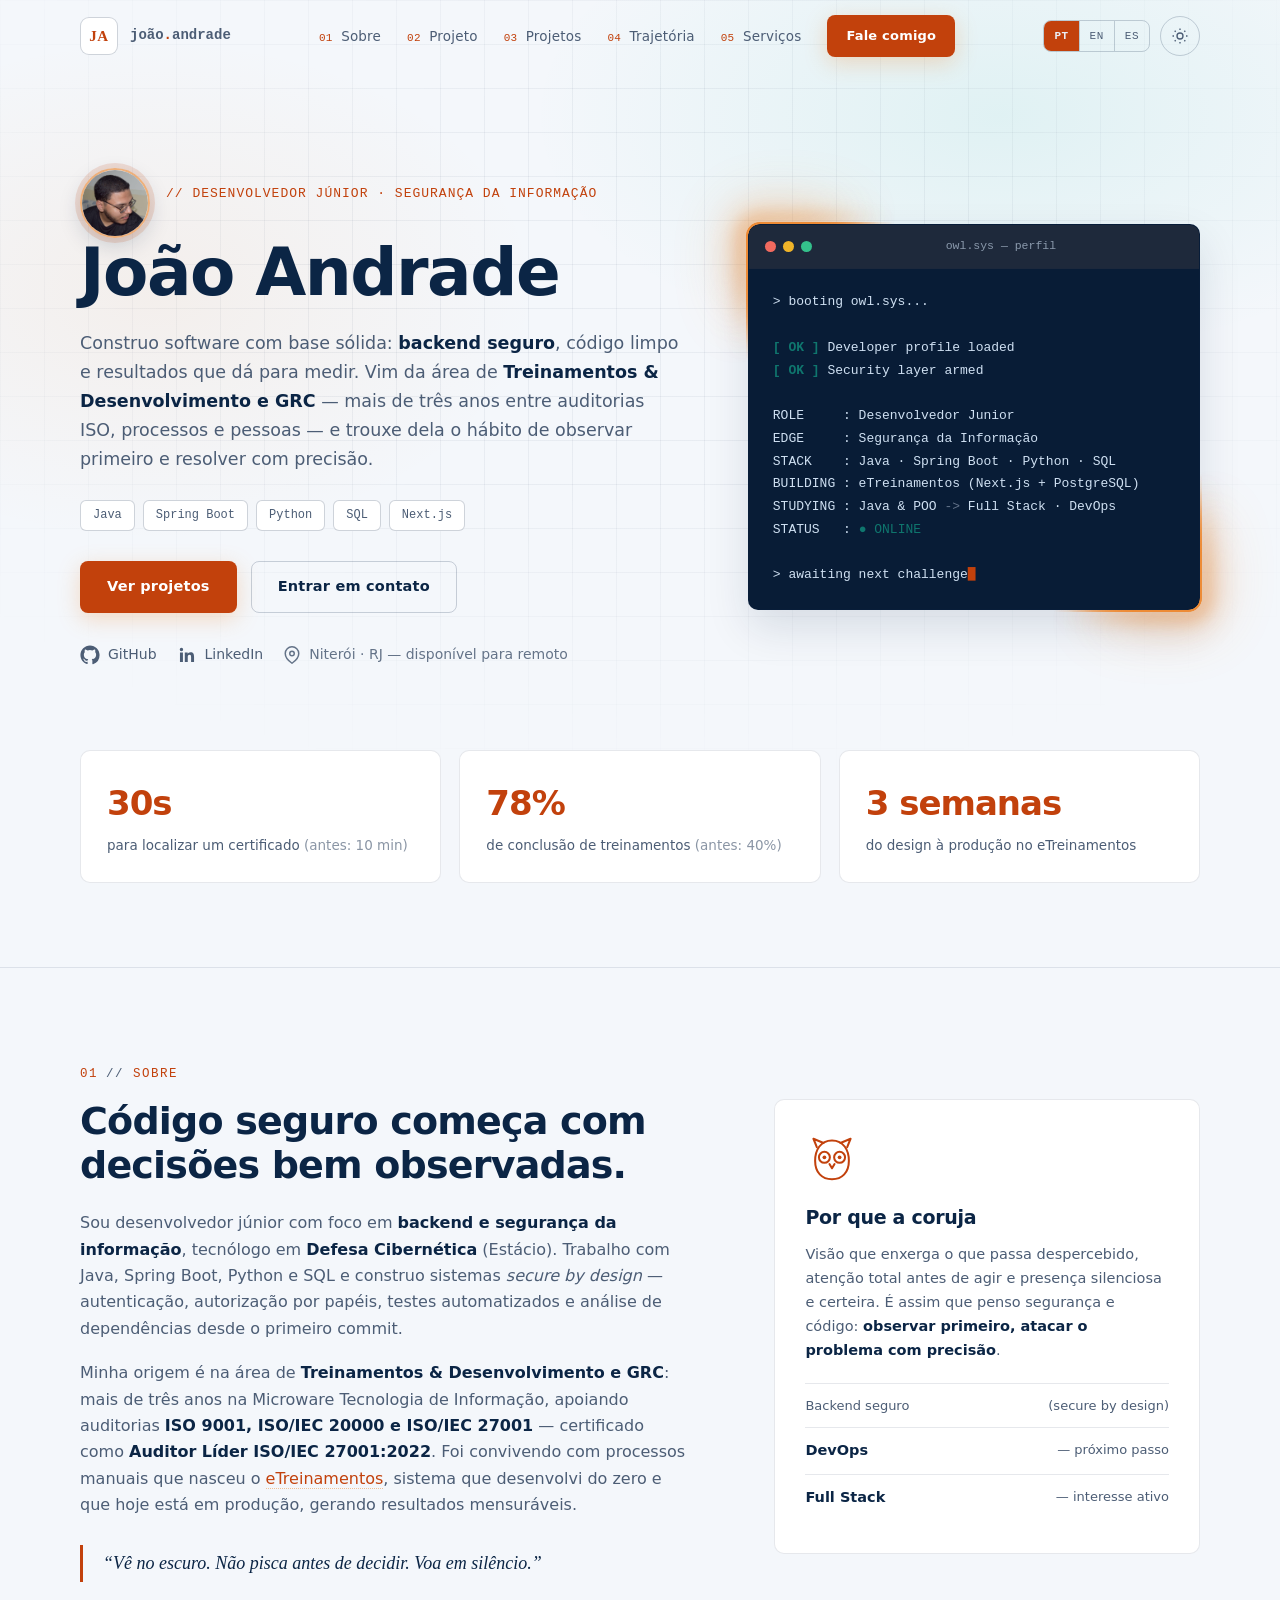
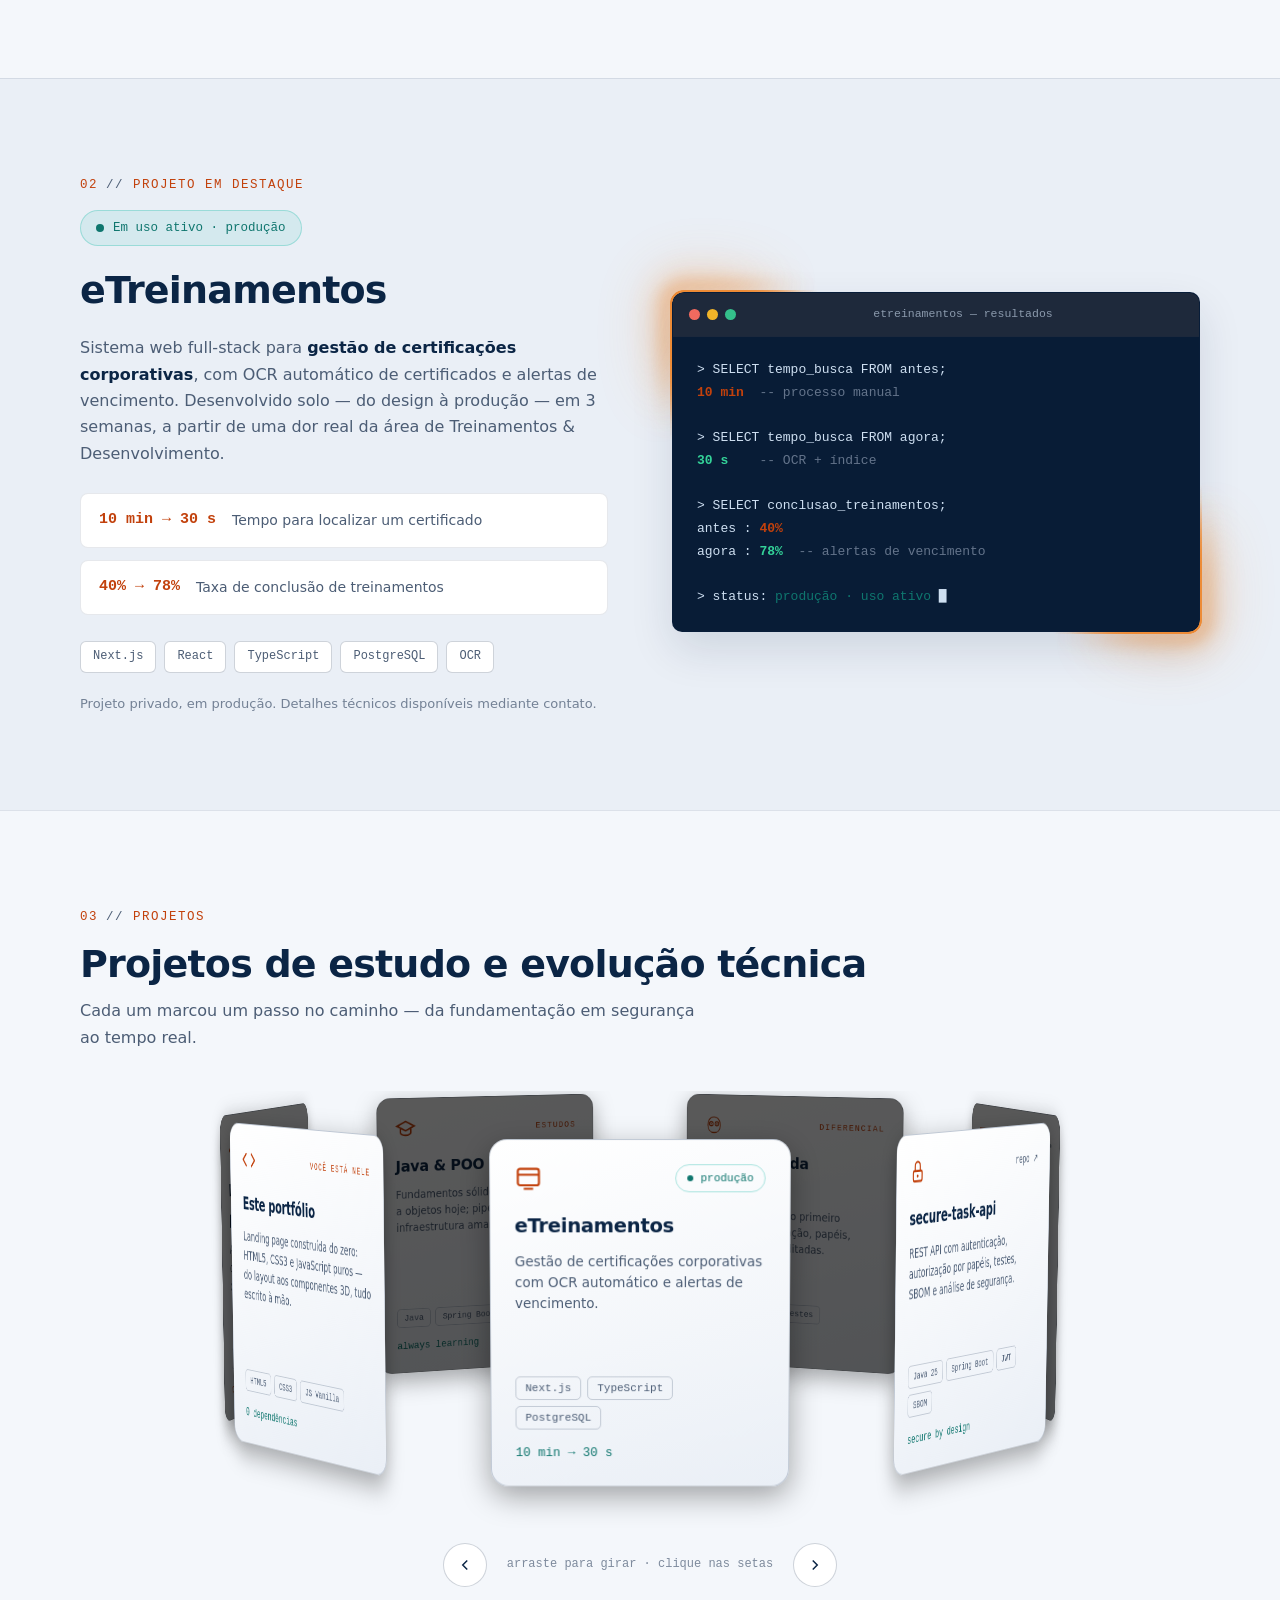
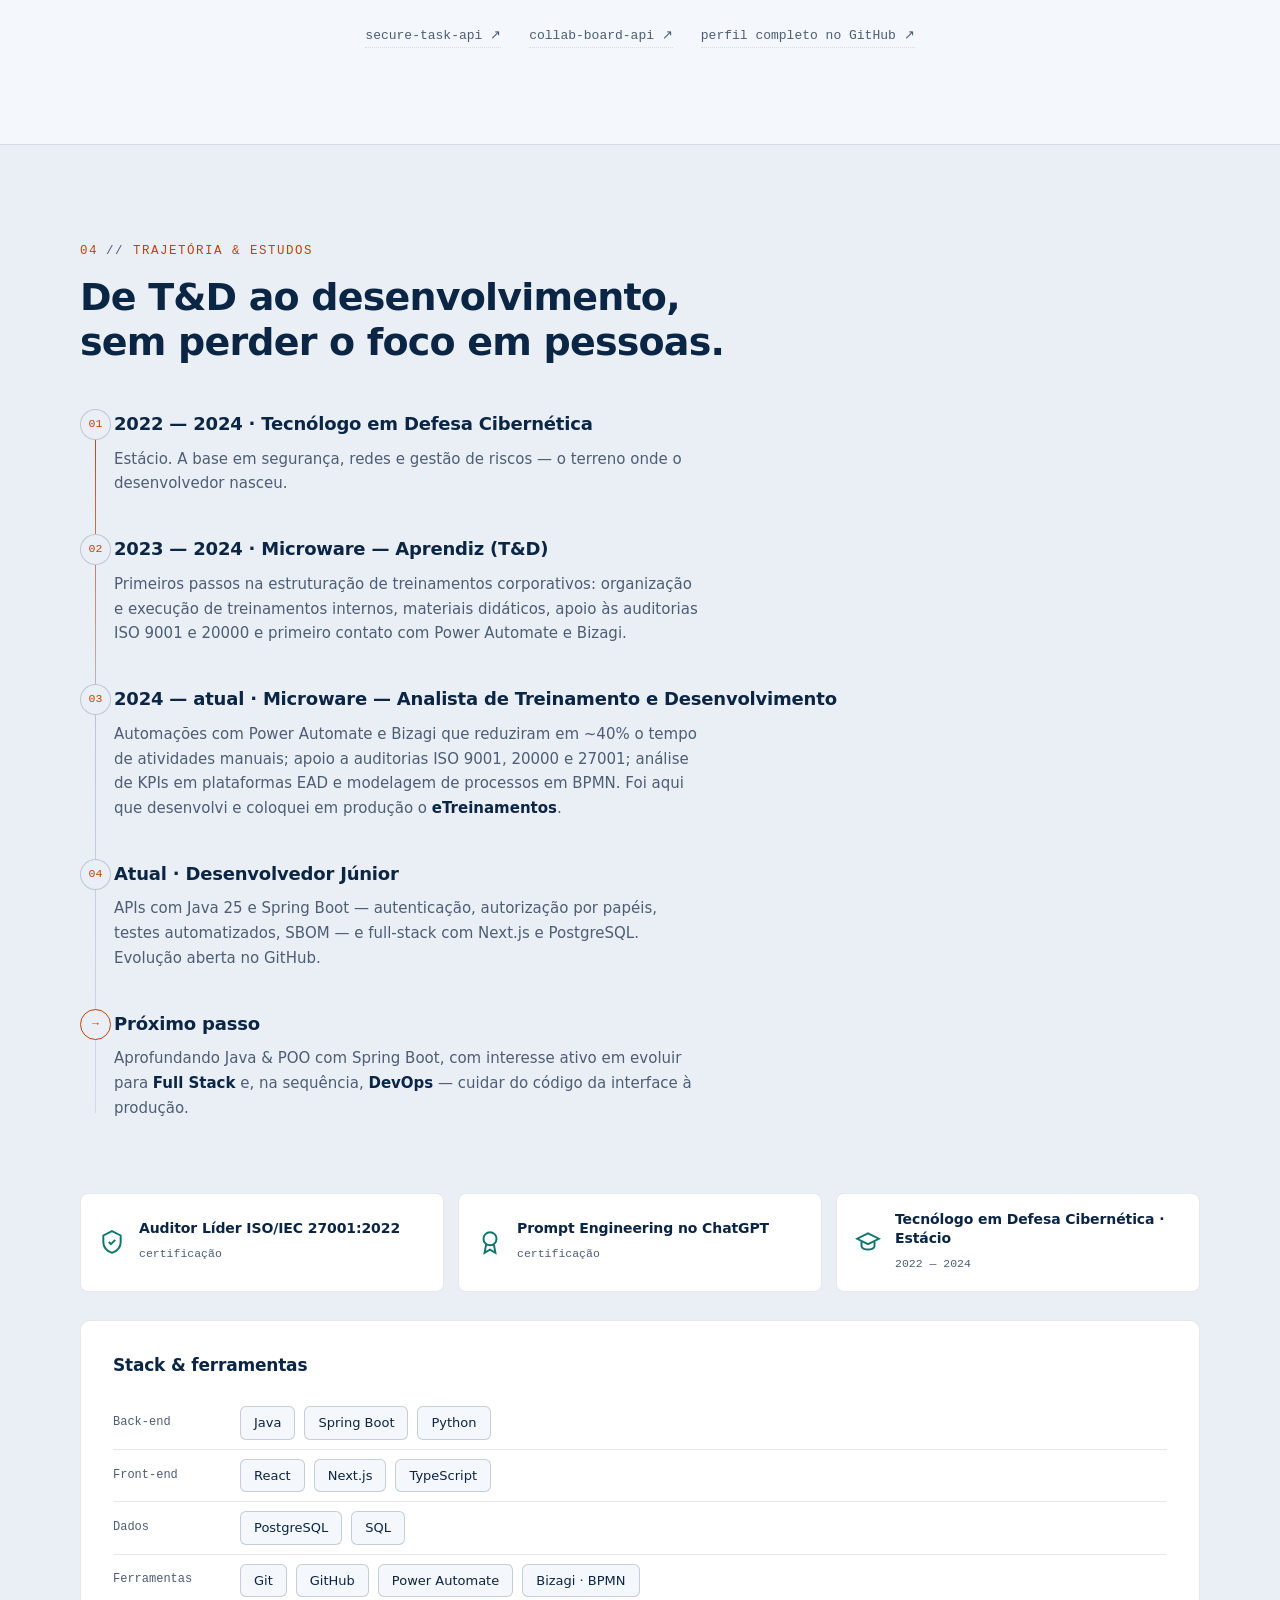
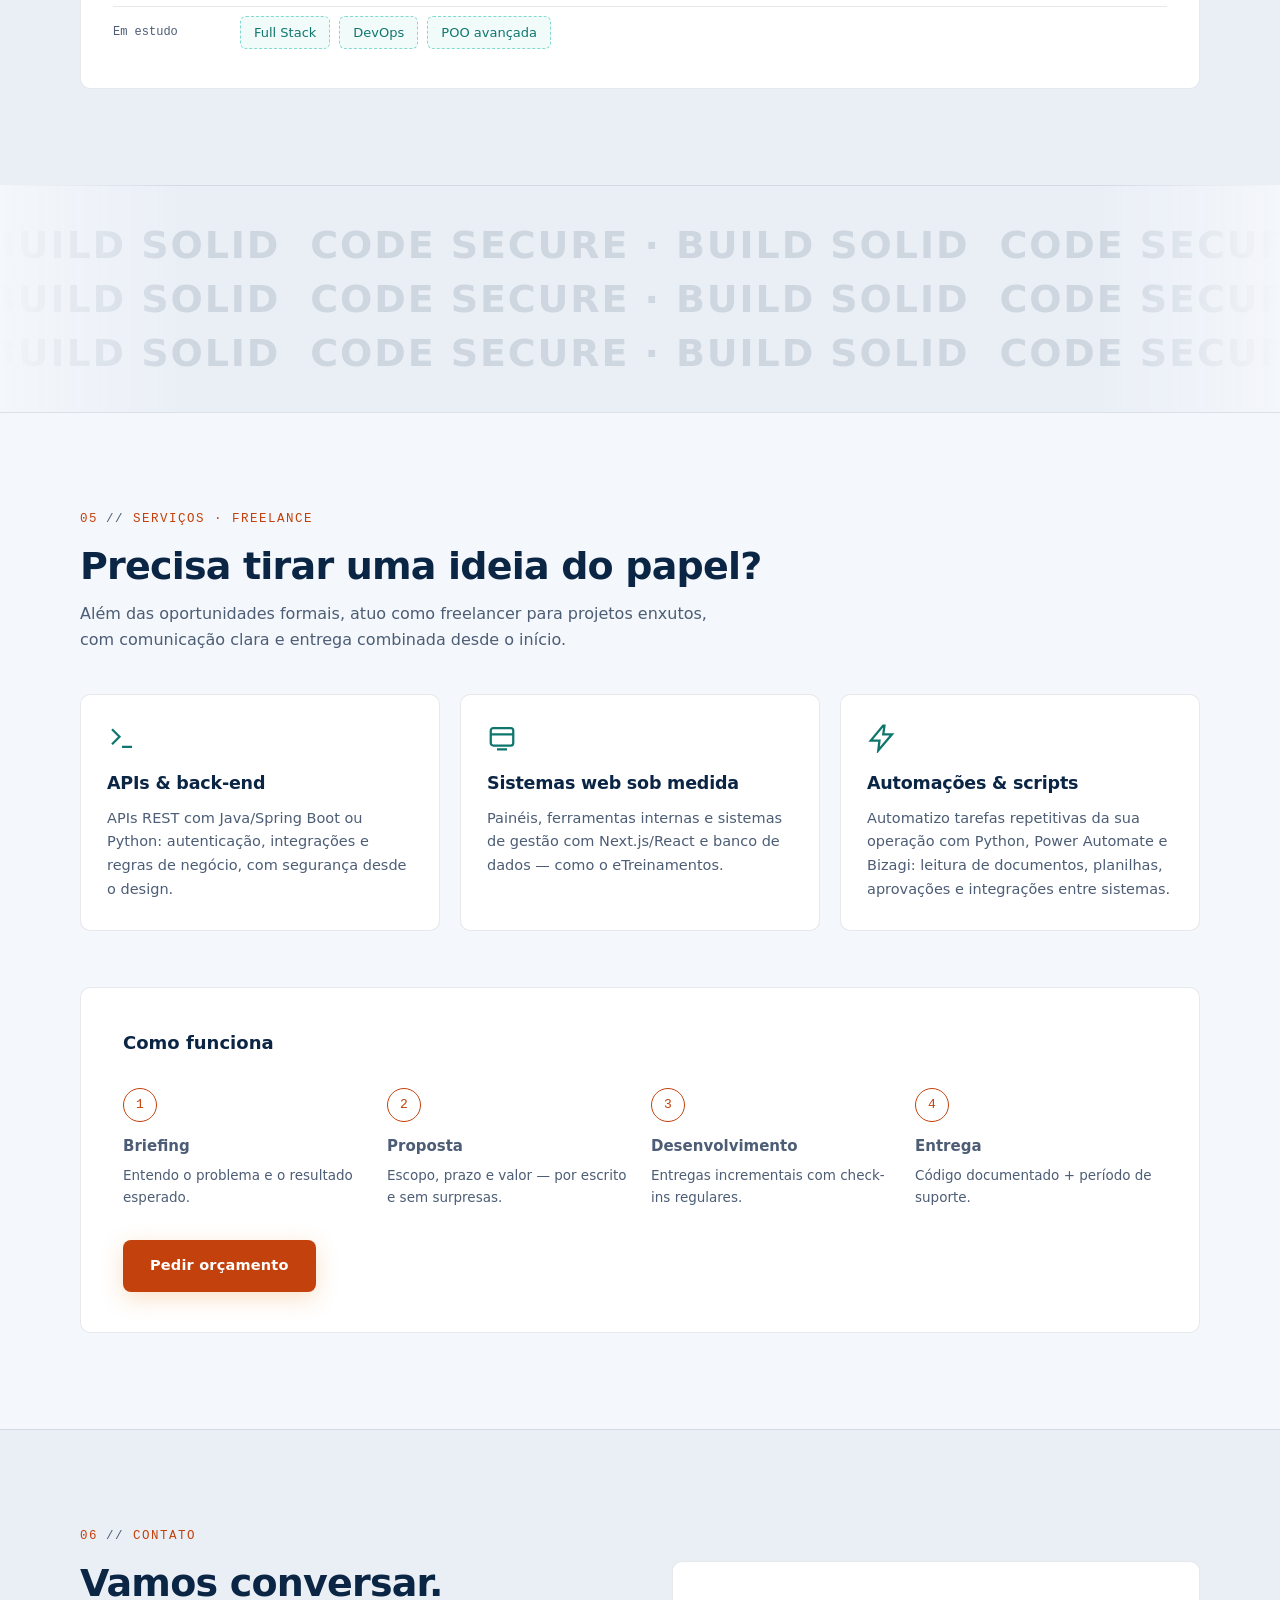
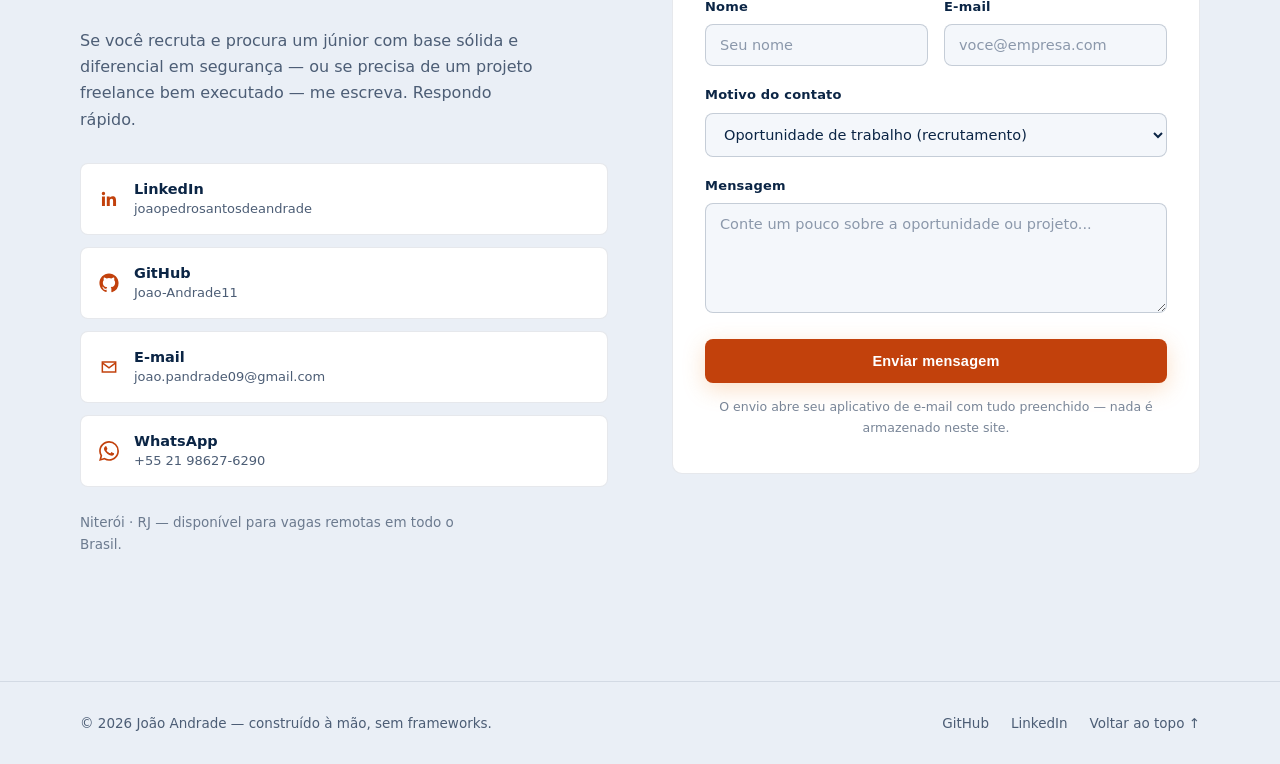
==== commit 17915b83: "feat: i18n PT/EN/ES com seletor na navbar e preferência salva" ====
--- a/index.html
+++ b/index.html
@@ -11,18 +11,20 @@
   <link rel="icon" href="data:image/svg+xml,%3Csvg xmlns='http://www.w3.org/2000/svg' viewBox='0 0 64 64'%3E%3Crect width='64' height='64' rx='12' fill='%230B2545'/%3E%3Ctext x='32' y='42' font-family='Georgia, serif' font-size='28' font-weight='bold' fill='%23ED8B36' text-anchor='middle'%3EJA%3C/text%3E%3C/svg%3E" />
   <link rel="stylesheet" href="css/styles.css" />
   <script>
-    /* aplica o tema salvo antes do primeiro paint (sem flash) */
+    /* aplica tema e idioma salvos antes do primeiro paint */
     try {
       var t = localStorage.getItem("theme");
       if (!t && window.matchMedia("(prefers-color-scheme: light)").matches) t = "light";
       document.documentElement.setAttribute("data-theme", t || "dark");
+      var lg = localStorage.getItem("lang");
+      if (lg && lg !== "pt") document.documentElement.setAttribute("data-lang", lg);
     } catch (e) {
       document.documentElement.setAttribute("data-theme", "dark");
     }
   </script>
 </head>
 <body>
-  <a class="skip-link" href="#inicio">Pular para o conteúdo</a>
+  <a class="skip-link" href="#inicio" data-i18n="skip">Pular para o conteúdo</a>
   <div class="progress-bar" id="progressBar" aria-hidden="true"></div>
 
   <!-- ============ NAV ============ -->
@@ -34,22 +36,28 @@
       </a>
 
       <nav class="nav__links" id="navLinks" aria-label="Navegação principal">
-        <a href="#sobre" class="nav__link"><span class="nav__num">01</span> Sobre</a>
-        <a href="#destaque" class="nav__link"><span class="nav__num">02</span> Projeto</a>
-        <a href="#projetos" class="nav__link"><span class="nav__num">03</span> Projetos</a>
-        <a href="#trajetoria" class="nav__link"><span class="nav__num">04</span> Trajetória</a>
-        <a href="#servicos" class="nav__link"><span class="nav__num">05</span> Serviços</a>
-        <a href="#contato" class="btn btn--primary btn--sm nav__cta">Fale comigo</a>
+        <a href="#sobre" class="nav__link"><span class="nav__num">01</span> <span data-i18n="nav.about">Sobre</span></a>
+        <a href="#destaque" class="nav__link"><span class="nav__num">02</span> <span data-i18n="nav.project">Projeto</span></a>
+        <a href="#projetos" class="nav__link"><span class="nav__num">03</span> <span data-i18n="nav.projects">Projetos</span></a>
+        <a href="#trajetoria" class="nav__link"><span class="nav__num">04</span> <span data-i18n="nav.journey">Trajetória</span></a>
+        <a href="#servicos" class="nav__link"><span class="nav__num">05</span> <span data-i18n="nav.services">Serviços</span></a>
+        <a href="#contato" class="btn btn--primary btn--sm nav__cta" data-i18n="nav.cta">Fale comigo</a>
       </nav>
 
-      <button class="theme-toggle" id="themeToggle" aria-label="Alternar entre tema escuro e claro">
-        <svg class="icon-moon" viewBox="0 0 24 24" fill="none" stroke="currentColor" stroke-width="1.8" width="18" height="18" aria-hidden="true"><path d="M21 12.8A9 9 0 1 1 11.2 3a7 7 0 0 0 9.8 9.8z"/></svg>
-        <svg class="icon-sun" viewBox="0 0 24 24" fill="none" stroke="currentColor" stroke-width="1.8" width="18" height="18" aria-hidden="true"><circle cx="12" cy="12" r="4"/><path d="M12 2v2M12 20v2M4.9 4.9l1.4 1.4M17.7 17.7l1.4 1.4M2 12h2M20 12h2M4.9 19.1l1.4-1.4M17.7 6.3l1.4-1.4"/></svg>
-      </button>
-
-      <button class="nav__toggle" id="navToggle" aria-label="Abrir menu" aria-expanded="false">
-        <span></span><span></span><span></span>
-      </button>
+      <div class="nav__utils">
+        <div class="lang" id="langSwitch" role="group" aria-label="Idioma / Language / Idioma">
+          <button class="lang__btn is-active" data-lang="pt">PT</button>
+          <button class="lang__btn" data-lang="en">EN</button>
+          <button class="lang__btn" data-lang="es">ES</button>
+        </div>
+        <button class="theme-toggle" id="themeToggle" aria-label="Alternar entre tema escuro e claro" data-i18n-aria="a11y.theme">
+          <svg class="icon-moon" viewBox="0 0 24 24" fill="none" stroke="currentColor" stroke-width="1.8" width="18" height="18" aria-hidden="true"><path d="M21 12.8A9 9 0 1 1 11.2 3a7 7 0 0 0 9.8 9.8z"/></svg>
+          <svg class="icon-sun" viewBox="0 0 24 24" fill="none" stroke="currentColor" stroke-width="1.8" width="18" height="18" aria-hidden="true"><circle cx="12" cy="12" r="4"/><path d="M12 2v2M12 20v2M4.9 4.9l1.4 1.4M17.7 17.7l1.4 1.4M2 12h2M20 12h2M4.9 19.1l1.4-1.4M17.7 6.3l1.4-1.4"/></svg>
+        </button>
+        <button class="nav__toggle" id="navToggle" aria-label="Abrir menu" aria-expanded="false" data-i18n-aria="a11y.menu">
+          <span></span><span></span><span></span>
+        </button>
+      </div>
     </div>
   </header>
 
@@ -60,10 +68,10 @@
         <div class="hero__content reveal">
           <div class="hero__head">
             <img class="hero__photo" src="assets/joao.jpg" alt="Foto de João Andrade" width="70" height="70" decoding="async" />
-            <p class="eyebrow">// DESENVOLVEDOR JÚNIOR · SEGURANÇA DA INFORMAÇÃO</p>
+            <p class="eyebrow" data-i18n="hero.eyebrow">// DESENVOLVEDOR JÚNIOR · SEGURANÇA DA INFORMAÇÃO</p>
           </div>
           <h1 class="hero__title">João Andrade</h1>
-          <p class="hero__subtitle">
+          <p class="hero__subtitle" data-i18n-html="hero.subtitle">
             Construo software com base sólida: <strong>backend seguro</strong>, código limpo e
             resultados que dá para medir. Vim da área de
             <strong>Treinamentos &amp; Desenvolvimento e GRC</strong> — mais de três anos entre
@@ -78,8 +86,8 @@
             <span class="badge">Next.js</span>
           </div>
           <div class="hero__actions">
-            <a href="#destaque" class="btn btn--primary">Ver projetos</a>
-            <a href="#contato" class="btn btn--ghost">Entrar em contato</a>
+            <a href="#destaque" class="btn btn--primary" data-i18n="hero.cta1">Ver projetos</a>
+            <a href="#contato" class="btn btn--ghost" data-i18n="hero.cta2">Entrar em contato</a>
           </div>
           <div class="hero__social">
             <a href="https://github.com/Joao-Andrade11" target="_blank" rel="noopener" aria-label="GitHub">
@@ -92,7 +100,7 @@
             </a>
             <span class="hero__location">
               <svg viewBox="0 0 24 24" fill="none" stroke="currentColor" stroke-width="2" width="18" height="18" aria-hidden="true"><path d="M21 10c0 7-9 13-9 13S3 17 3 10a9 9 0 1 1 18 0z"/><circle cx="12" cy="10" r="3"/></svg>
-              Niterói · RJ — disponível para remoto
+              <span data-i18n="hero.loc">Niterói · RJ — disponível para remoto</span>
             </span>
           </div>
         </div>
@@ -105,7 +113,7 @@
               <span class="terminal__dot terminal__dot--g"></span>
               <span class="terminal__title">owl.sys — perfil</span>
             </div>
-            <pre class="terminal__body"><code>&gt; booting owl.sys...
+            <pre class="terminal__body"><code data-i18n-html="term.hero">&gt; booting owl.sys...
 
 <span class="t-ok">[ OK ]</span> Developer profile loaded
 <span class="t-ok">[ OK ]</span> Security layer armed
@@ -125,15 +133,15 @@
       <div class="hero__metrics container">
         <div class="metric reveal">
           <span class="metric__value">30s</span>
-          <span class="metric__label">para localizar um certificado <em>(antes: 10 min)</em></span>
+          <span class="metric__label" data-i18n-html="m1.label">para localizar um certificado <em>(antes: 10 min)</em></span>
         </div>
         <div class="metric reveal">
           <span class="metric__value"><span class="count" data-target="78">0</span>%</span>
-          <span class="metric__label">de conclusão de treinamentos <em>(antes: 40%)</em></span>
+          <span class="metric__label" data-i18n-html="m2.label">de conclusão de treinamentos <em>(antes: 40%)</em></span>
         </div>
         <div class="metric reveal">
-          <span class="metric__value"><span class="count" data-target="3">0</span> semanas</span>
-          <span class="metric__label">do design à produção no eTreinamentos</span>
+          <span class="metric__value"><span class="count" data-target="3">0</span> <span data-i18n="m3.unit">semanas</span></span>
+          <span class="metric__label" data-i18n="m3.label">do design à produção no eTreinamentos</span>
         </div>
       </div>
     </section>
@@ -141,18 +149,18 @@
     <!-- ============ 01 SOBRE ============ -->
     <section class="section" id="sobre">
       <div class="container">
-        <p class="section__tag reveal"><span>01</span>// SOBRE</p>
+        <p class="section__tag reveal"><span>01</span>// <span data-i18n="sobre.tag">SOBRE</span></p>
         <div class="about">
           <div class="about__text reveal">
-            <h2 class="section__title">Código seguro começa com<br />decisões bem observadas.</h2>
-            <p>
+            <h2 class="section__title" data-i18n-html="sobre.title">Código seguro começa com<br />decisões bem observadas.</h2>
+            <p data-i18n-html="sobre.p1">
               Sou desenvolvedor júnior com foco em <strong>backend e segurança da informação</strong>,
               tecnólogo em <strong>Defesa Cibernética</strong> (Estácio). Trabalho com Java,
               Spring Boot, Python e SQL e construo sistemas <em>secure by design</em> —
               autenticação, autorização por papéis, testes automatizados e análise de
               dependências desde o primeiro commit.
             </p>
-            <p>
+            <p data-i18n-html="sobre.p2">
               Minha origem é na área de <strong>Treinamentos &amp; Desenvolvimento e GRC</strong>:
               mais de três anos na Microware Tecnologia de Informação, apoiando auditorias
               <strong>ISO 9001, ISO/IEC 20000 e ISO/IEC 27001</strong> — certificado como
@@ -161,7 +169,7 @@
               sistema que desenvolvi do zero e que hoje está em produção, gerando
               resultados mensuráveis.
             </p>
-            <blockquote class="about__quote">
+            <blockquote class="about__quote" data-i18n="sobre.quote">
               “Vê no escuro. Não pisca antes de decidir. Voa em silêncio.”
             </blockquote>
           </div>
@@ -176,16 +184,16 @@
                 <path d="M29 38 L32 43 L35 38" />
               </svg>
             </div>
-            <h3>Por que a coruja</h3>
-            <p>
+            <h3 data-i18n="owl.title">Por que a coruja</h3>
+            <p data-i18n-html="owl.p">
               Visão que enxerga o que passa despercebido, atenção total antes de agir e
               presença silenciosa e certeira. É assim que penso segurança e código:
               <strong>observar primeiro, atacar o problema com precisão</strong>.
             </p>
             <ul class="about__list">
-              <li>Backend seguro <span>(secure by design)</span></li>
-              <li>DevOps <span>— próximo passo</span></li>
-              <li>Full Stack <span>— interesse ativo</span></li>
+              <li><span data-i18n="owl.li1">Backend seguro</span> <span data-i18n="owl.li1s">(secure by design)</span></li>
+              <li>DevOps <span data-i18n="owl.li2s">— próximo passo</span></li>
+              <li>Full Stack <span data-i18n="owl.li3s">— interesse ativo</span></li>
             </ul>
           </aside>
         </div>
@@ -195,12 +203,12 @@
     <!-- ============ 02 PROJETO EM DESTAQUE ============ -->
     <section class="section section--alt" id="destaque">
       <div class="container">
-        <p class="section__tag reveal"><span>02</span>// PROJETO EM DESTAQUE</p>
+        <p class="section__tag reveal"><span>02</span>// <span data-i18n="feat.tag">PROJETO EM DESTAQUE</span></p>
         <div class="feature">
           <div class="feature__info reveal">
-            <div class="feature__status"><span class="pulse-dot"></span> Em uso ativo · produção</div>
+            <div class="feature__status"><span class="pulse-dot"></span> <span data-i18n="feat.status">Em uso ativo · produção</span></div>
             <h2 class="section__title">eTreinamentos</h2>
-            <p class="feature__desc">
+            <p class="feature__desc" data-i18n-html="feat.desc">
               Sistema web full-stack para <strong>gestão de certificações corporativas</strong>,
               com OCR automático de certificados e alertas de vencimento. Desenvolvido solo —
               do design à produção — em 3 semanas, a partir de uma dor real da área de
@@ -209,11 +217,11 @@
             <ul class="feature__results">
               <li>
                 <span class="feature__num">10 min → 30 s</span>
-                Tempo para localizar um certificado
+                <span data-i18n="feat.r1">Tempo para localizar um certificado</span>
               </li>
               <li>
                 <span class="feature__num">40% → 78%</span>
-                Taxa de conclusão de treinamentos
+                <span data-i18n="feat.r2">Taxa de conclusão de treinamentos</span>
               </li>
             </ul>
             <div class="hero__badges">
@@ -223,7 +231,7 @@
               <span class="badge">PostgreSQL</span>
               <span class="badge">OCR</span>
             </div>
-            <p class="feature__note">Projeto privado, em produção. Detalhes técnicos disponíveis mediante contato.</p>
+            <p class="feature__note" data-i18n="feat.note">Projeto privado, em produção. Detalhes técnicos disponíveis mediante contato.</p>
           </div>
 
           <div class="feature__visual reveal" aria-hidden="true">
@@ -234,7 +242,7 @@
                 <span class="terminal__dot terminal__dot--g"></span>
                 <span class="terminal__title">etreinamentos — resultados</span>
               </div>
-              <pre class="terminal__body"><code>&gt; SELECT tempo_busca FROM antes;
+              <pre class="terminal__body"><code data-i18n-html="term.feat">&gt; SELECT tempo_busca FROM antes;
 <span class="t-warn">10 min</span>  <span class="t-dim">-- processo manual</span>
 
 &gt; SELECT tempo_busca FROM agora;
@@ -254,13 +262,13 @@
     <!-- ============ 03 PROJETOS ============ -->
     <section class="section" id="projetos">
       <div class="container">
-        <p class="section__tag reveal"><span>03</span>// PROJETOS</p>
-        <h2 class="section__title reveal">Projetos de estudo e evolução técnica</h2>
-        <p class="section__lead reveal">Cada um marcou um passo no caminho — da fundamentação em segurança ao tempo real.</p>
+        <p class="section__tag reveal"><span>03</span>// <span data-i18n="proj.tag">PROJETOS</span></p>
+        <h2 class="section__title reveal" data-i18n="proj.title">Projetos de estudo e evolução técnica</h2>
+        <p class="section__lead reveal" data-i18n="proj.lead">Cada um marcou um passo no caminho — da fundamentação em segurança ao tempo real.</p>
 
         <!-- Round Carousel (port vanilla do componente Originkit) -->
         <div class="rc reveal" id="roundCarousel">
-          <div class="rc__viewport" id="rcViewport" aria-label="Carrossel 3D de projetos" role="group">
+          <div class="rc__viewport" id="rcViewport" aria-label="Carrossel 3D de projetos" role="group" data-i18n-aria="a11y.carousel">
             <div class="rc__tilt">
               <div class="rc__ring" id="rcRing">
 
@@ -269,10 +277,10 @@
                     <article class="rc__card">
                       <div class="rc__card-head">
                         <svg viewBox="0 0 24 24" fill="none" stroke="currentColor" stroke-width="1.8" class="rc__icon" aria-hidden="true"><rect x="3" y="4" width="18" height="14" rx="2"/><path d="M3 9h18M8 21h8"/></svg>
-                        <span class="rc__status"><span class="pulse-dot"></span>produção</span>
+                        <span class="rc__status"><span class="pulse-dot"></span><span data-i18n="s1.status">produção</span></span>
                       </div>
                       <h3 class="rc__title">eTreinamentos</h3>
-                      <p class="rc__desc">Gestão de certificações corporativas com OCR automático e alertas de vencimento.</p>
+                      <p class="rc__desc" data-i18n="s1.desc">Gestão de certificações corporativas com OCR automático e alertas de vencimento.</p>
                       <ul class="rc__tags"><li>Next.js</li><li>TypeScript</li><li>PostgreSQL</li></ul>
                       <span class="rc__metric">10 min → 30 s</span>
                     </article>
@@ -284,12 +292,12 @@
                     <article class="rc__card">
                       <div class="rc__card-head">
                         <svg viewBox="0 0 24 24" fill="none" stroke="currentColor" stroke-width="1.8" class="rc__icon" aria-hidden="true"><rect x="5" y="11" width="14" height="9" rx="2"/><path d="M8 11V7a4 4 0 0 1 8 0v4"/><circle cx="12" cy="15.5" r="1.4" fill="currentColor" stroke="none"/></svg>
-                        <a class="rc__repo" href="https://github.com/Joao-Andrade11/secure-task-api" target="_blank" rel="noopener">repo ↗</a>
+                        <a class="rc__repo" href="https://github.com/Joao-Andrade11/secure-task-api" target="_blank" rel="noopener"><span data-i18n="repo">repo</span> ↗</a>
                       </div>
                       <h3 class="rc__title">secure-task-api</h3>
-                      <p class="rc__desc">REST API com autenticação, autorização por papéis, testes, SBOM e análise de segurança.</p>
+                      <p class="rc__desc" data-i18n="s2.desc">REST API com autenticação, autorização por papéis, testes, SBOM e análise de segurança.</p>
                       <ul class="rc__tags"><li>Java 25</li><li>Spring Boot</li><li>JWT</li><li>SBOM</li></ul>
-                      <span class="rc__metric">secure by design</span>
+                      <span class="rc__metric" data-i18n="s2.metric">secure by design</span>
                     </article>
                   </div>
                 </div>
@@ -298,13 +306,13 @@
                   <div class="rc__face rc__face--front">
                     <article class="rc__card">
                       <div class="rc__card-head">
-                        <svg viewBox="0 0 24 24" fill="none" stroke="currentColor" stroke-width="1.8" class="rc__icon" aria-hidden="true"><rect x="3" y="4" width="18" height="16" rx="2"/><path d="M9 4v"M9 4v16M15 4v16"/></svg>
-                        <a class="rc__repo" href="https://github.com/Joao-Andrade11/collab-board-api" target="_blank" rel="noopener">repo ↗</a>
+                        <svg viewBox="0 0 24 24" fill="none" stroke="currentColor" stroke-width="1.8" class="rc__icon" aria-hidden="true"><rect x="3" y="4" width="18" height="16" rx="2"/><path d="M9 4v16M15 4v16"/></svg>
+                        <a class="rc__repo" href="https://github.com/Joao-Andrade11/collab-board-api" target="_blank" rel="noopener"><span data-i18n="repo">repo</span> ↗</a>
                       </div>
                       <h3 class="rc__title">collab-board-api</h3>
-                      <p class="rc__desc">Kanban colaborativo em tempo real com WebSocket/STOMP e autenticação JWT.</p>
+                      <p class="rc__desc" data-i18n="s3.desc">Kanban colaborativo em tempo real com WebSocket/STOMP e autenticação JWT.</p>
                       <ul class="rc__tags"><li>Java</li><li>WebSocket</li><li>JWT</li><li>PostgreSQL</li></ul>
-                      <span class="rc__metric">tempo real</span>
+                      <span class="rc__metric" data-i18n="s3.metric">tempo real</span>
                     </article>
                   </div>
                 </div>
@@ -314,12 +322,12 @@
                     <article class="rc__card">
                       <div class="rc__card-head">
                         <svg viewBox="0 0 64 64" fill="none" stroke="currentColor" stroke-width="3" class="rc__icon" aria-hidden="true"><path d="M32 10 C18 10 12 22 12 34 C12 48 20 56 32 56 C44 56 52 48 52 34 C52 22 46 10 32 10 Z"/><circle cx="23" cy="30" r="6"/><circle cx="41" cy="30" r="6"/><circle cx="23" cy="30" r="2" fill="currentColor" stroke="none"/><circle cx="41" cy="30" r="2" fill="currentColor" stroke="none"/></svg>
-                        <span class="rc__kicker">diferencial</span>
+                        <span class="rc__kicker" data-i18n="s4.kicker">diferencial</span>
                       </div>
-                      <h3 class="rc__title">Segurança da Informação</h3>
-                      <p class="rc__desc">Segurança desde o primeiro commit: autenticação, papéis, dependências auditadas.</p>
+                      <h3 class="rc__title" data-i18n="s4.title">Segurança da Informação</h3>
+                      <p class="rc__desc" data-i18n="s4.desc">Segurança desde o primeiro commit: autenticação, papéis, dependências auditadas.</p>
                       <ul class="rc__tags"><li>RBAC</li><li>SBOM</li><li>Testes</li></ul>
-                      <span class="rc__metric">vê no escuro</span>
+                      <span class="rc__metric" data-i18n="s4.metric">vê no escuro</span>
                     </article>
                   </div>
                 </div>
@@ -329,12 +337,12 @@
                     <article class="rc__card">
                       <div class="rc__card-head">
                         <svg viewBox="0 0 24 24" fill="none" stroke="currentColor" stroke-width="1.8" class="rc__icon" aria-hidden="true"><path d="M12 4 2 9l10 5 10-5-10-5z"/><path d="M6 11.5V16c0 1.5 2.7 3 6 3s6-1.5 6-3v-4.5"/></svg>
-                        <span class="rc__kicker">estudos</span>
+                        <span class="rc__kicker" data-i18n="s5.kicker">estudos</span>
                       </div>
-                      <h3 class="rc__title">Java &amp; POO → DevOps</h3>
-                      <p class="rc__desc">Fundamentos sólidos de orientação a objetos hoje; pipelines e infraestrutura amanhã.</p>
+                      <h3 class="rc__title" data-i18n="s5.title">Java &amp; POO → DevOps</h3>
+                      <p class="rc__desc" data-i18n="s5.desc">Fundamentos sólidos de orientação a objetos hoje; pipelines e infraestrutura amanhã.</p>
                       <ul class="rc__tags"><li>Java</li><li>Spring Boot</li><li>DevOps</li></ul>
-                      <span class="rc__metric">always learning</span>
+                      <span class="rc__metric" data-i18n="s5.metric">always learning</span>
                     </article>
                   </div>
                 </div>
@@ -344,12 +352,12 @@
                     <article class="rc__card">
                       <div class="rc__card-head">
                         <svg viewBox="0 0 24 24" fill="none" stroke="currentColor" stroke-width="1.8" class="rc__icon" aria-hidden="true"><path d="M13 2 3 14h7l-1 8 11-13h-7l1-7z"/></svg>
-                        <span class="rc__kicker">freelance</span>
+                        <span class="rc__kicker" data-i18n="s6.kicker">freelance</span>
                       </div>
-                      <h3 class="rc__title">Disponível para projetos</h3>
-                      <p class="rc__desc">APIs, sistemas web e automações com escopo claro e entrega combinada.</p>
+                      <h3 class="rc__title" data-i18n="s6.title">Disponível para projetos</h3>
+                      <p class="rc__desc" data-i18n="s6.desc">APIs, sistemas web e automações com escopo claro e entrega combinada.</p>
                       <ul class="rc__tags"><li>APIs</li><li>Sistemas web</li><li>Automações</li></ul>
-                      <a class="rc__metric rc__metric--link" href="#contato">pedir orçamento →</a>
+                      <a class="rc__metric rc__metric--link" href="#contato" data-i18n="s6.cta">pedir orçamento →</a>
                     </article>
                   </div>
                 </div>
@@ -359,12 +367,12 @@
                     <article class="rc__card">
                       <div class="rc__card-head">
                         <svg viewBox="0 0 24 24" fill="none" stroke="currentColor" stroke-width="1.8" class="rc__icon" aria-hidden="true"><path d="m8 6-6 6 6 6"/><path d="m16 6 6 6-6 6"/></svg>
-                        <span class="rc__kicker">você está nele</span>
+                        <span class="rc__kicker" data-i18n="s7.kicker">você está nele</span>
                       </div>
-                      <h3 class="rc__title">Este portfólio</h3>
-                      <p class="rc__desc">Landing page construída do zero: HTML5, CSS3 e JavaScript puros — do layout aos componentes 3D, tudo escrito à mão.</p>
+                      <h3 class="rc__title" data-i18n="s7.title">Este portfólio</h3>
+                      <p class="rc__desc" data-i18n="s7.desc">Landing page construída do zero: HTML5, CSS3 e JavaScript puros — do layout aos componentes 3D, tudo escrito à mão.</p>
                       <ul class="rc__tags"><li>HTML5</li><li>CSS3</li><li>JS Vanilla</li></ul>
-                      <span class="rc__metric">0 dependências</span>
+                      <span class="rc__metric" data-i18n="s7.metric">0 dependências</span>
                     </article>
                   </div>
                 </div>
@@ -374,11 +382,11 @@
           </div>
 
           <div class="rc__controls">
-            <button class="rc__btn" id="rcPrev" aria-label="Girar para o card anterior">
+            <button class="rc__btn" id="rcPrev" aria-label="Girar para o card anterior" data-i18n-aria="a11y.prev">
               <svg viewBox="0 0 24 24" fill="none" stroke="currentColor" stroke-width="2" width="18" height="18" aria-hidden="true"><path d="M15 18l-6-6 6-6"/></svg>
             </button>
-            <span class="rc__hint">arraste para girar · clique nas setas</span>
-            <button class="rc__btn" id="rcNext" aria-label="Girar para o próximo card">
+            <span class="rc__hint" data-i18n="proj.hint">arraste para girar · clique nas setas</span>
+            <button class="rc__btn" id="rcNext" aria-label="Girar para o próximo card" data-i18n-aria="a11y.next">
               <svg viewBox="0 0 24 24" fill="none" stroke="currentColor" stroke-width="2" width="18" height="18" aria-hidden="true"><path d="M9 6l6 6-6 6"/></svg>
             </button>
           </div>
@@ -387,7 +395,7 @@
         <div class="rc__links reveal">
           <a href="https://github.com/Joao-Andrade11/secure-task-api" target="_blank" rel="noopener">secure-task-api ↗</a>
           <a href="https://github.com/Joao-Andrade11/collab-board-api" target="_blank" rel="noopener">collab-board-api ↗</a>
-          <a href="https://github.com/Joao-Andrade11" target="_blank" rel="noopener">perfil completo no GitHub ↗</a>
+          <a href="https://github.com/Joao-Andrade11" target="_blank" rel="noopener"><span data-i18n="proj.profile">perfil completo no GitHub</span> ↗</a>
         </div>
       </div>
     </section>
@@ -395,15 +403,15 @@
     <!-- ============ 04 TRAJETÓRIA ============ -->
     <section class="section section--alt" id="trajetoria">
       <div class="container">
-        <p class="section__tag reveal"><span>04</span>// TRAJETÓRIA &amp; ESTUDOS</p>
-        <h2 class="section__title reveal">De T&amp;D ao desenvolvimento,<br />sem perder o foco em pessoas.</h2>
+        <p class="section__tag reveal"><span>04</span>// <span data-i18n="traj.tag">TRAJETÓRIA &amp; ESTUDOS</span></p>
+        <h2 class="section__title reveal" data-i18n-html="traj.title">De T&amp;D ao desenvolvimento,<br />sem perder o foco em pessoas.</h2>
 
         <div class="timeline">
           <div class="timeline__item reveal">
             <div class="timeline__marker">01</div>
             <div class="timeline__content">
-              <h3>2022 — 2024 · Tecnólogo em Defesa Cibernética</h3>
-              <p>
+              <h3 data-i18n="t1.h">2022 — 2024 · Tecnólogo em Defesa Cibernética</h3>
+              <p data-i18n="t1.p">
                 Estácio. A base em segurança, redes e gestão de riscos — o terreno onde
                 o desenvolvedor nasceu.
               </p>
@@ -412,8 +420,8 @@
           <div class="timeline__item reveal">
             <div class="timeline__marker">02</div>
             <div class="timeline__content">
-              <h3>2023 — 2024 · Microware — Aprendiz (T&amp;D)</h3>
-              <p>
+              <h3 data-i18n="t2.h">2023 — 2024 · Microware — Aprendiz (T&amp;D)</h3>
+              <p data-i18n="t2.p">
                 Primeiros passos na estruturação de treinamentos corporativos: organização e
                 execução de treinamentos internos, materiais didáticos, apoio às auditorias
                 ISO 9001 e 20000 e primeiro contato com Power Automate e Bizagi.
@@ -423,8 +431,8 @@
           <div class="timeline__item reveal">
             <div class="timeline__marker">03</div>
             <div class="timeline__content">
-              <h3>2024 — atual · Microware — Analista de Treinamento e Desenvolvimento</h3>
-              <p>
+              <h3 data-i18n="t3.h">2024 — atual · Microware — Analista de Treinamento e Desenvolvimento</h3>
+              <p data-i18n-html="t3.p">
                 Automações com Power Automate e Bizagi que reduziram em ~40% o tempo de
                 atividades manuais; apoio a auditorias ISO 9001, 20000 e 27001; análise de
                 KPIs em plataformas EAD e modelagem de processos em BPMN. Foi aqui que
@@ -435,8 +443,8 @@
           <div class="timeline__item reveal">
             <div class="timeline__marker">04</div>
             <div class="timeline__content">
-              <h3>Atual · Desenvolvedor Júnior</h3>
-              <p>
+              <h3 data-i18n="t4.h">Atual · Desenvolvedor Júnior</h3>
+              <p data-i18n="t4.p">
                 APIs com Java 25 e Spring Boot — autenticação, autorização por papéis, testes
                 automatizados, SBOM — e full-stack com Next.js e PostgreSQL. Evolução aberta
                 no GitHub.
@@ -446,8 +454,8 @@
           <div class="timeline__item timeline__item--next reveal">
             <div class="timeline__marker">→</div>
             <div class="timeline__content">
-              <h3>Próximo passo</h3>
-              <p>
+              <h3 data-i18n="t5.h">Próximo passo</h3>
+              <p data-i18n-html="t5.p">
                 Aprofundando Java &amp; POO com Spring Boot, com interesse ativo em evoluir para
                 <strong>Full Stack</strong> e, na sequência, <strong>DevOps</strong> — cuidar do
                 código da interface à produção.
@@ -459,20 +467,20 @@
         <div class="certs reveal">
           <div class="certs__item">
             <svg viewBox="0 0 24 24" fill="none" stroke="currentColor" stroke-width="1.8" aria-hidden="true"><path d="M12 2l8 4v6c0 5-3.5 8.5-8 10-4.5-1.5-8-5-8-10V6l8-4z"/><path d="m9 12 2 2 4-4"/></svg>
-            <div><strong>Auditor Líder ISO/IEC 27001:2022</strong><span>certificação</span></div>
+            <div><strong data-i18n="c1">Auditor Líder ISO/IEC 27001:2022</strong><span data-i18n="c.cert">certificação</span></div>
           </div>
           <div class="certs__item">
             <svg viewBox="0 0 24 24" fill="none" stroke="currentColor" stroke-width="1.8" aria-hidden="true"><circle cx="12" cy="9" r="6"/><path d="M8.5 14 7 22l5-3 5 3-1.5-8"/></svg>
-            <div><strong>Prompt Engineering no ChatGPT</strong><span>certificação</span></div>
+            <div><strong data-i18n="c2">Prompt Engineering no ChatGPT</strong><span data-i18n="c.cert">certificação</span></div>
           </div>
           <div class="certs__item">
             <svg viewBox="0 0 24 24" fill="none" stroke="currentColor" stroke-width="1.8" aria-hidden="true"><path d="M12 4 2 9l10 5 10-5-10-5z"/><path d="M6 11.5V16c0 1.5 2.7 3 6 3s6-1.5 6-3v-4.5"/></svg>
-            <div><strong>Tecnólogo em Defesa Cibernética · Estácio</strong><span>2022 — 2024</span></div>
+            <div><strong data-i18n="c3">Tecnólogo em Defesa Cibernética · Estácio</strong><span>2022 — 2024</span></div>
           </div>
         </div>
 
         <div class="stack reveal" id="stack">
-          <h3 class="stack__title">Stack &amp; ferramentas</h3>
+          <h3 class="stack__title" data-i18n="stack.title">Stack &amp; ferramentas</h3>
           <div class="stack__group">
             <span class="stack__label">Back-end</span>
             <span class="chip">Java</span><span class="chip">Spring Boot</span><span class="chip">Python</span>
@@ -482,22 +490,22 @@
             <span class="chip">React</span><span class="chip">Next.js</span><span class="chip">TypeScript</span>
           </div>
           <div class="stack__group">
-            <span class="stack__label">Dados</span>
+            <span class="stack__label" data-i18n="stack.data">Dados</span>
             <span class="chip">PostgreSQL</span><span class="chip">SQL</span>
           </div>
           <div class="stack__group">
-            <span class="stack__label">Ferramentas</span>
+            <span class="stack__label" data-i18n="stack.tools">Ferramentas</span>
             <span class="chip">Git</span><span class="chip">GitHub</span><span class="chip">Power Automate</span><span class="chip">Bizagi · BPMN</span>
           </div>
           <div class="stack__group">
-            <span class="stack__label">Em estudo</span>
-            <span class="chip chip--study">Full Stack</span><span class="chip chip--study">DevOps</span><span class="chip chip--study">POO avançada</span>
+            <span class="stack__label" data-i18n="stack.study">Em estudo</span>
+            <span class="chip chip--study">Full Stack</span><span class="chip chip--study">DevOps</span><span class="chip chip--study" data-i18n="stack.oo">POO avançada</span>
           </div>
         </div>
       </div>
     </section>
 
-    <!-- ============ KINETIC BAND (port vanilla — Originkit Appear Text) ============ -->
+    <!-- ============ KINETIC BAND ============ -->
     <div class="kt" id="kineticBand" aria-hidden="true">
       <div class="kt__zoom" id="ktZoom"></div>
     </div>
@@ -505,9 +513,9 @@
     <!-- ============ 05 SERVIÇOS ============ -->
     <section class="section" id="servicos">
       <div class="container">
-        <p class="section__tag reveal"><span>05</span>// SERVIÇOS · FREELANCE</p>
-        <h2 class="section__title reveal">Precisa tirar uma ideia do papel?</h2>
-        <p class="section__lead reveal">
+        <p class="section__tag reveal"><span>05</span>// <span data-i18n="serv.tag">SERVIÇOS · FREELANCE</span></p>
+        <h2 class="section__title reveal" data-i18n="serv.title">Precisa tirar uma ideia do papel?</h2>
+        <p class="section__lead reveal" data-i18n="serv.lead">
           Além das oportunidades formais, atuo como freelancer para projetos enxutos, com
           comunicação clara e entrega combinada desde o início.
         </p>
@@ -515,30 +523,30 @@
         <div class="services">
           <article class="service reveal">
             <svg viewBox="0 0 24 24" fill="none" stroke="currentColor" stroke-width="1.8" class="service__icon" aria-hidden="true"><path d="M4 17l6-6-6-6M12 19h8"/></svg>
-            <h3>APIs &amp; back-end</h3>
-            <p>APIs REST com Java/Spring Boot ou Python: autenticação, integrações e regras de negócio, com segurança desde o design.</p>
+            <h3 data-i18n="sv1.h">APIs &amp; back-end</h3>
+            <p data-i18n="sv1.p">APIs REST com Java/Spring Boot ou Python: autenticação, integrações e regras de negócio, com segurança desde o design.</p>
           </article>
           <article class="service reveal">
             <svg viewBox="0 0 24 24" fill="none" stroke="currentColor" stroke-width="1.8" class="service__icon" aria-hidden="true"><rect x="3" y="4" width="18" height="14" rx="2"/><path d="M3 9h18M8 21h8"/></svg>
-            <h3>Sistemas web sob medida</h3>
-            <p>Painéis, ferramentas internas e sistemas de gestão com Next.js/React e banco de dados — como o eTreinamentos.</p>
+            <h3 data-i18n="sv2.h">Sistemas web sob medida</h3>
+            <p data-i18n="sv2.p">Painéis, ferramentas internas e sistemas de gestão com Next.js/React e banco de dados — como o eTreinamentos.</p>
           </article>
           <article class="service reveal">
             <svg viewBox="0 0 24 24" fill="none" stroke="currentColor" stroke-width="1.8" class="service__icon" aria-hidden="true"><path d="M13 2 3 14h7l-1 8 11-13h-7l1-7z"/></svg>
-            <h3>Automações &amp; scripts</h3>
-            <p>Automatizo tarefas repetitivas da sua operação com Python, Power Automate e Bizagi: leitura de documentos, planilhas, aprovações e integrações entre sistemas.</p>
+            <h3 data-i18n="sv3.h">Automações &amp; scripts</h3>
+            <p data-i18n="sv3.p">Automatizo tarefas repetitivas da sua operação com Python, Power Automate e Bizagi: leitura de documentos, planilhas, aprovações e integrações entre sistemas.</p>
           </article>
         </div>
 
         <div class="process reveal">
-          <h3 class="process__title">Como funciona</h3>
+          <h3 class="process__title" data-i18n="proc.title">Como funciona</h3>
           <ol class="process__steps">
-            <li><span class="process__num">1</span><strong>Briefing</strong>Entendo o problema e o resultado esperado.</li>
-            <li><span class="process__num">2</span><strong>Proposta</strong>Escopo, prazo e valor — por escrito e sem surpresas.</li>
-            <li><span class="process__num">3</span><strong>Desenvolvimento</strong>Entregas incrementais com check-ins regulares.</li>
-            <li><span class="process__num">4</span><strong>Entrega</strong>Código documentado + período de suporte.</li>
+            <li><span class="process__num">1</span><strong data-i18n="pr1.h">Briefing</strong><span data-i18n="pr1.p">Entendo o problema e o resultado esperado.</span></li>
+            <li><span class="process__num">2</span><strong data-i18n="pr2.h">Proposta</strong><span data-i18n="pr2.p">Escopo, prazo e valor — por escrito e sem surpresas.</span></li>
+            <li><span class="process__num">3</span><strong data-i18n="pr3.h">Desenvolvimento</strong><span data-i18n="pr3.p">Entregas incrementais com check-ins regulares.</span></li>
+            <li><span class="process__num">4</span><strong data-i18n="pr4.h">Entrega</strong><span data-i18n="pr4.p">Código documentado + período de suporte.</span></li>
           </ol>
-          <a href="#contato" class="btn btn--primary">Pedir orçamento</a>
+          <a href="#contato" class="btn btn--primary" data-i18n="serv.cta">Pedir orçamento</a>
         </div>
       </div>
     </section>
@@ -546,11 +554,11 @@
     <!-- ============ 06 CONTATO ============ -->
     <section class="section section--alt" id="contato">
       <div class="container">
-        <p class="section__tag reveal"><span>06</span>// CONTATO</p>
+        <p class="section__tag reveal"><span>06</span>// <span data-i18n="cont.tag">CONTATO</span></p>
         <div class="contact">
           <div class="contact__info reveal">
-            <h2 class="section__title">Vamos conversar.</h2>
-            <p>
+            <h2 class="section__title" data-i18n="cont.title">Vamos conversar.</h2>
+            <p data-i18n="cont.p">
               Se você recruta e procura um júnior com base sólida e diferencial em segurança —
               ou se precisa de um projeto freelance bem executado — me escreva.
               Respondo rápido.
@@ -566,41 +574,41 @@
               </a>
               <a class="contact__channel" href="mailto:joao.pandrade09@gmail.com">
                 <svg viewBox="0 0 24 24" fill="none" stroke="currentColor" stroke-width="1.8" width="20" height="20" aria-hidden="true"><path d="M4 6h16v12H4z"/><path d="m4 7 8 6 8-6"/></svg>
-                <span><strong>E-mail</strong>joao.pandrade09@gmail.com</span>
+                <span><strong data-i18n="ch.email">E-mail</strong>joao.pandrade09@gmail.com</span>
               </a>
               <a class="contact__channel" href="https://wa.me/5521986276290" target="_blank" rel="noopener">
                 <svg viewBox="0 0 24 24" fill="currentColor" width="20" height="20" aria-hidden="true"><path d="M17.472 14.382c-.297-.149-1.758-.867-2.03-.967-.273-.099-.471-.148-.67.15-.197.297-.767.966-.94 1.164-.173.199-.347.223-.644.075-.297-.15-1.255-.463-2.39-1.475-.883-.788-1.48-1.761-1.653-2.059-.173-.297-.018-.458.13-.606.134-.133.297-.347.446-.52.149-.174.198-.298.298-.497.099-.198.05-.371-.025-.52-.075-.149-.669-1.612-.916-2.207-.242-.579-.487-.5-.669-.51-.173-.008-.371-.01-.57-.01-.198 0-.52.074-.792.372-.272.297-1.04 1.016-1.04 2.479 0 1.462 1.065 2.875 1.213 3.074.149.198 2.096 3.2 5.077 4.487.709.306 1.262.489 1.694.625.712.227 1.36.195 1.871.118.571-.085 1.758-.719 2.006-1.413.248-.694.248-1.289.173-1.413-.074-.124-.272-.198-.57-.347m-5.421 7.403h-.004a9.87 9.87 0 0 1-5.031-1.378l-.361-.214-3.741.982.998-3.648-.235-.374a9.86 9.86 0 0 1-1.51-5.26c.001-5.45 4.436-9.884 9.888-9.884 2.64 0 5.122 1.03 6.988 2.898a9.825 9.825 0 0 1 2.893 6.994c-.003 5.45-4.437 9.884-9.885 9.884m8.413-18.297A11.815 11.815 0 0 0 12.05 0C5.495 0 .16 5.335.157 11.892c0 2.096.547 4.142 1.588 5.945L.057 24l6.305-1.654a11.882 11.882 0 0 0 5.683 1.448h.005c6.554 0 11.89-5.335 11.893-11.893a11.821 11.821 0 0 0-3.48-8.413"/></svg>
                 <span><strong>WhatsApp</strong>+55 21 98627-6290</span>
               </a>
             </div>
-            <p class="contact__location">Niterói · RJ — disponível para vagas remotas em todo o Brasil.</p>
+            <p class="contact__location" data-i18n="cont.loc">Niterói · RJ — disponível para vagas remotas em todo o Brasil.</p>
           </div>
 
           <form class="form reveal" id="contactForm">
             <div class="form__row">
               <div class="form__field">
-                <label for="fName">Nome</label>
-                <input type="text" id="fName" name="name" required placeholder="Seu nome" autocomplete="name" />
+                <label for="fName" data-i18n="form.name">Nome</label>
+                <input type="text" id="fName" name="name" required placeholder="Seu nome" autocomplete="name" data-i18n-placeholder="ph.name" />
               </div>
               <div class="form__field">
-                <label for="fEmail">E-mail</label>
-                <input type="email" id="fEmail" name="email" required placeholder="voce@empresa.com" autocomplete="email" />
+                <label for="fEmail" data-i18n="form.email">E-mail</label>
+                <input type="email" id="fEmail" name="email" required placeholder="voce@empresa.com" autocomplete="email" data-i18n-placeholder="ph.email" />
               </div>
             </div>
             <div class="form__field">
-              <label for="fType">Motivo do contato</label>
+              <label for="fType" data-i18n="form.type">Motivo do contato</label>
               <select id="fType" name="type">
-                <option value="Oportunidade de trabalho">Oportunidade de trabalho (recrutamento)</option>
-                <option value="Projeto freelance">Projeto freelance</option>
-                <option value="Outro assunto">Outro assunto</option>
+                <option value="Oportunidade de trabalho" data-i18n="opt1">Oportunidade de trabalho (recrutamento)</option>
+                <option value="Projeto freelance" data-i18n="opt2">Projeto freelance</option>
+                <option value="Outro assunto" data-i18n="opt3">Outro assunto</option>
               </select>
             </div>
             <div class="form__field">
-              <label for="fMsg">Mensagem</label>
-              <textarea id="fMsg" name="message" rows="5" required placeholder="Conte um pouco sobre a oportunidade ou projeto..."></textarea>
-            </div>
-            <button type="submit" class="btn btn--primary btn--block">Enviar mensagem</button>
-            <p class="form__hint">O envio abre seu aplicativo de e-mail com tudo preenchido — nada é armazenado neste site.</p>
+              <label for="fMsg" data-i18n="form.msg">Mensagem</label>
+              <textarea id="fMsg" name="message" rows="5" required placeholder="Conte um pouco sobre a oportunidade ou projeto..." data-i18n-placeholder="ph.msg"></textarea>
+            </div>
+            <button type="submit" class="btn btn--primary btn--block" data-i18n="form.send">Enviar mensagem</button>
+            <p class="form__hint" data-i18n="form.hint">O envio abre seu aplicativo de e-mail com tudo preenchido — nada é armazenado neste site.</p>
           </form>
         </div>
       </div>
@@ -610,15 +618,16 @@
   <!-- ============ FOOTER ============ -->
   <footer class="footer">
     <div class="container footer__inner">
-      <p>© <span id="year">2026</span> João Andrade — construído à mão, sem frameworks.</p>
+      <p data-i18n-html="foot.p">© <span id="year">2026</span> João Andrade — construído à mão, sem frameworks.</p>
       <div class="footer__links">
         <a href="https://github.com/Joao-Andrade11" target="_blank" rel="noopener">GitHub</a>
         <a href="https://www.linkedin.com/in/joaopedrosantosdeandrade/" target="_blank" rel="noopener">LinkedIn</a>
-        <a href="#inicio">Voltar ao topo ↑</a>
+        <a href="#inicio" data-i18n="foot.top">Voltar ao topo ↑</a>
       </div>
     </div>
   </footer>
 
   <script src="js/main.js"></script>
+  <script src="js/i18n.js"></script>
 </body>
 </html>
--- a/css/styles.css
+++ b/css/styles.css
@@ -772,3 +772,21 @@
 :root[data-theme="light"] .hero__photo {
   box-shadow: 0 0 0 5px rgba(194, 65, 12, 0.14), 0 8px 22px rgba(11, 37, 69, 0.18);
 }
+
+/* ---------- Seletor de idioma ---------- */
+.nav__utils { display: flex; align-items: center; gap: 10px; }
+.lang {
+  display: flex;
+  border: 1px solid var(--line-strong);
+  border-radius: 8px; overflow: hidden;
+}
+.lang__btn {
+  padding: 9px 10px;
+  font-family: var(--font-mono); font-size: 11px; letter-spacing: 0.5px;
+  background: transparent; color: var(--muted);
+  border: 0; cursor: pointer;
+  transition: color 0.2s ease, background 0.2s ease;
+}
+.lang__btn + .lang__btn { border-left: 1px solid var(--line-strong); }
+.lang__btn:hover { color: var(--text); }
+.lang__btn.is-active { background: var(--amber); color: var(--navy-deep); font-weight: 700; }
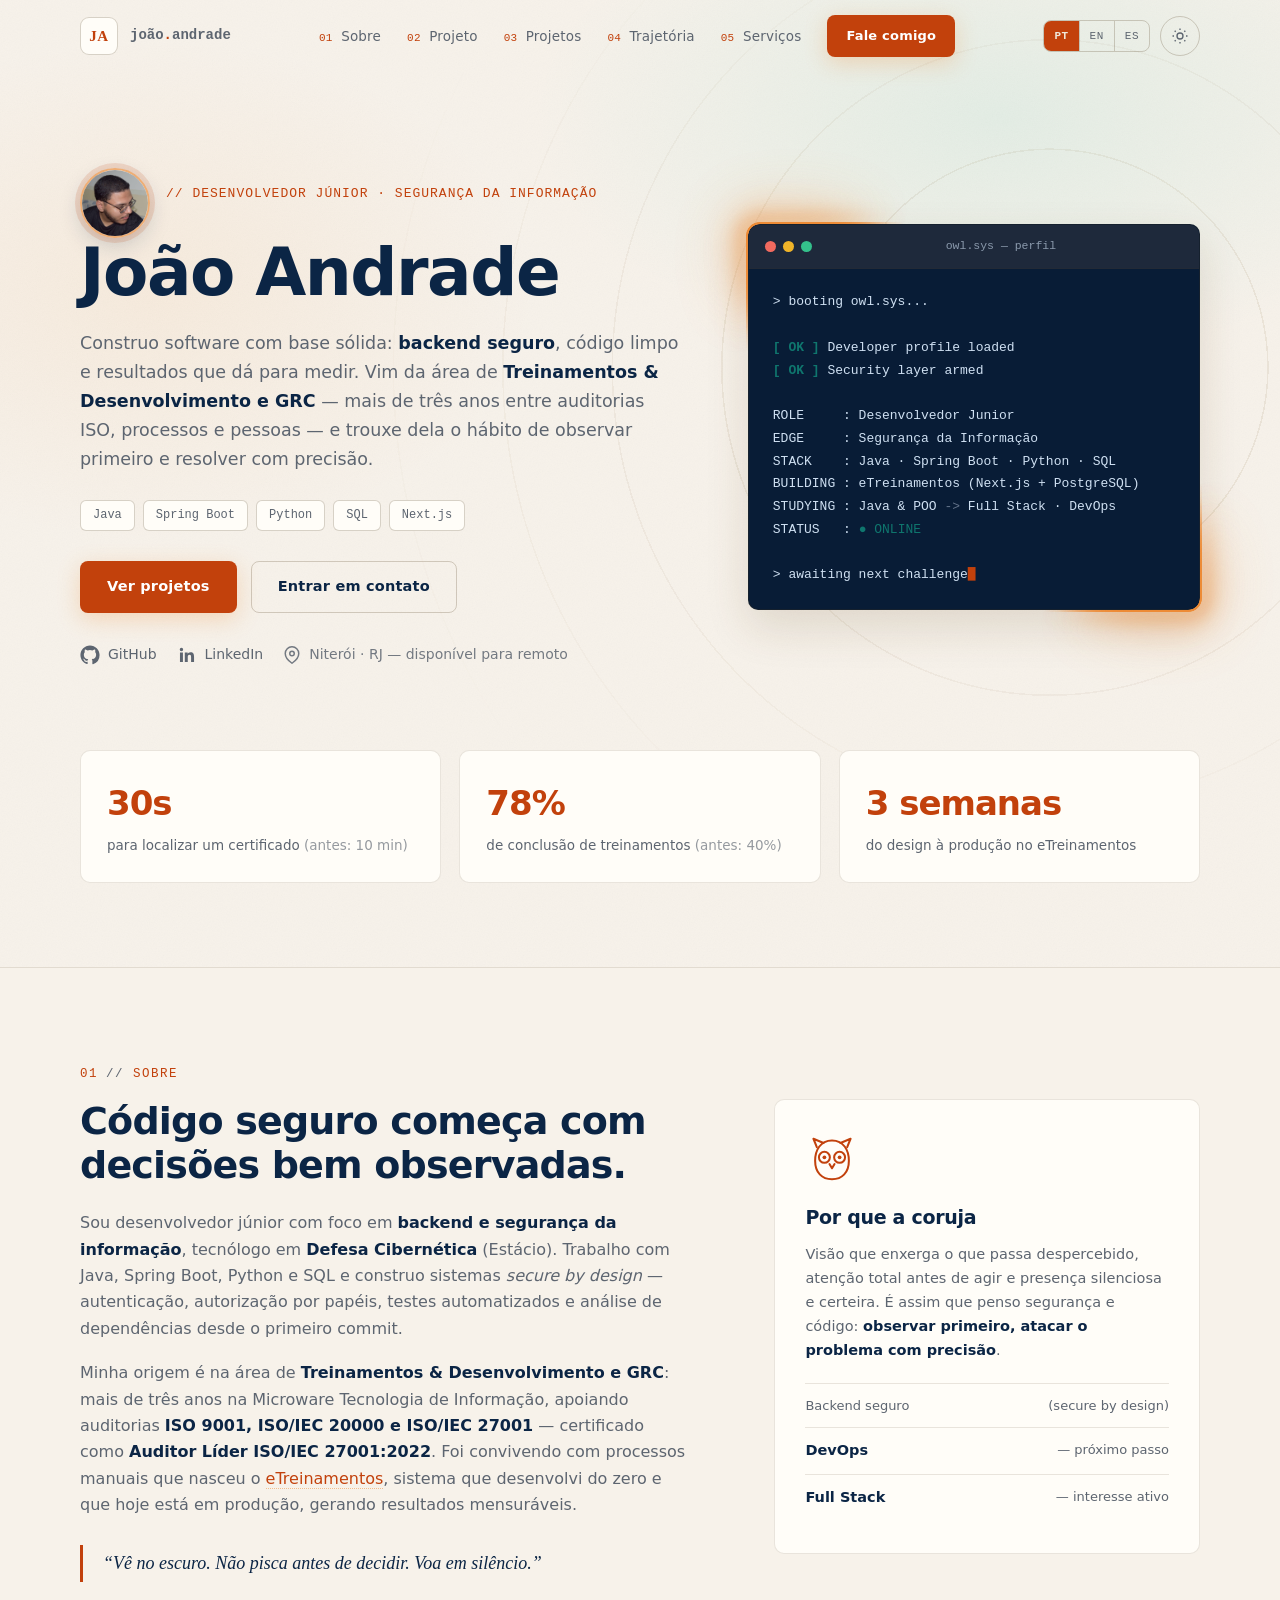
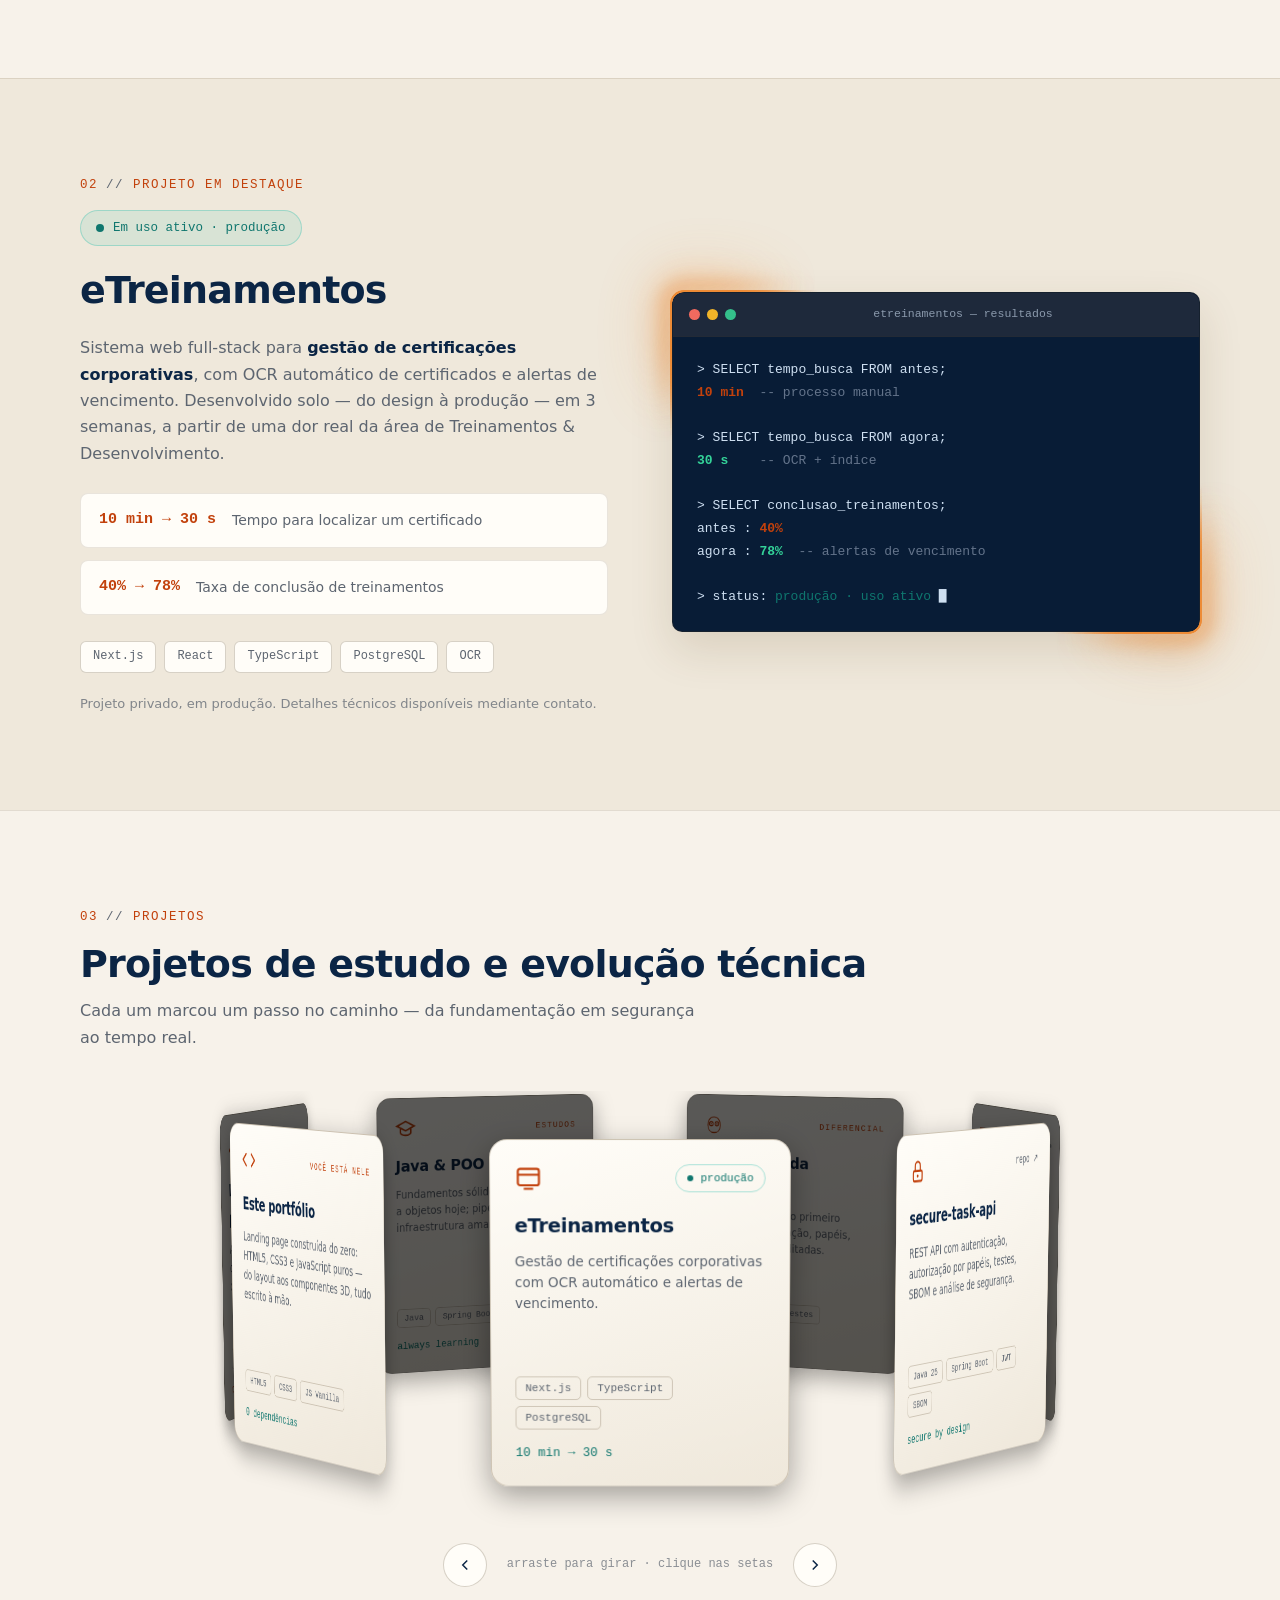
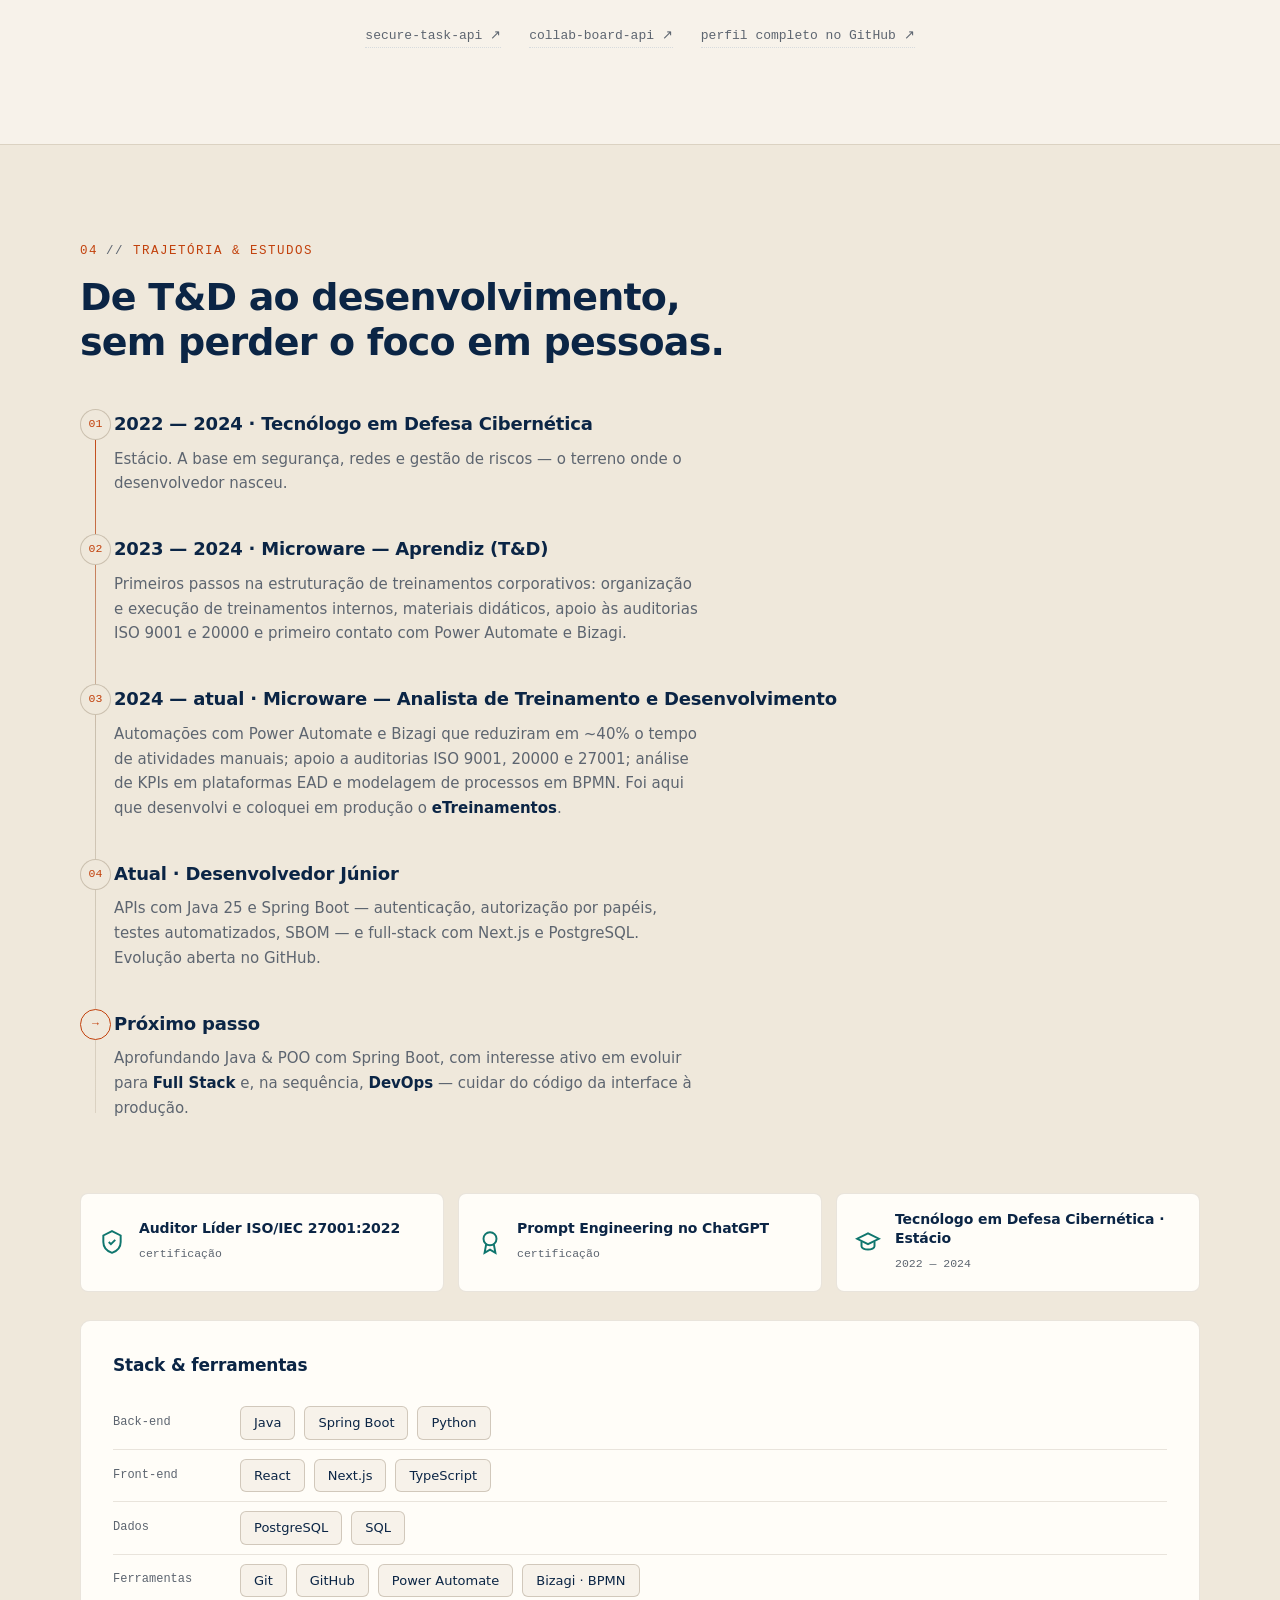
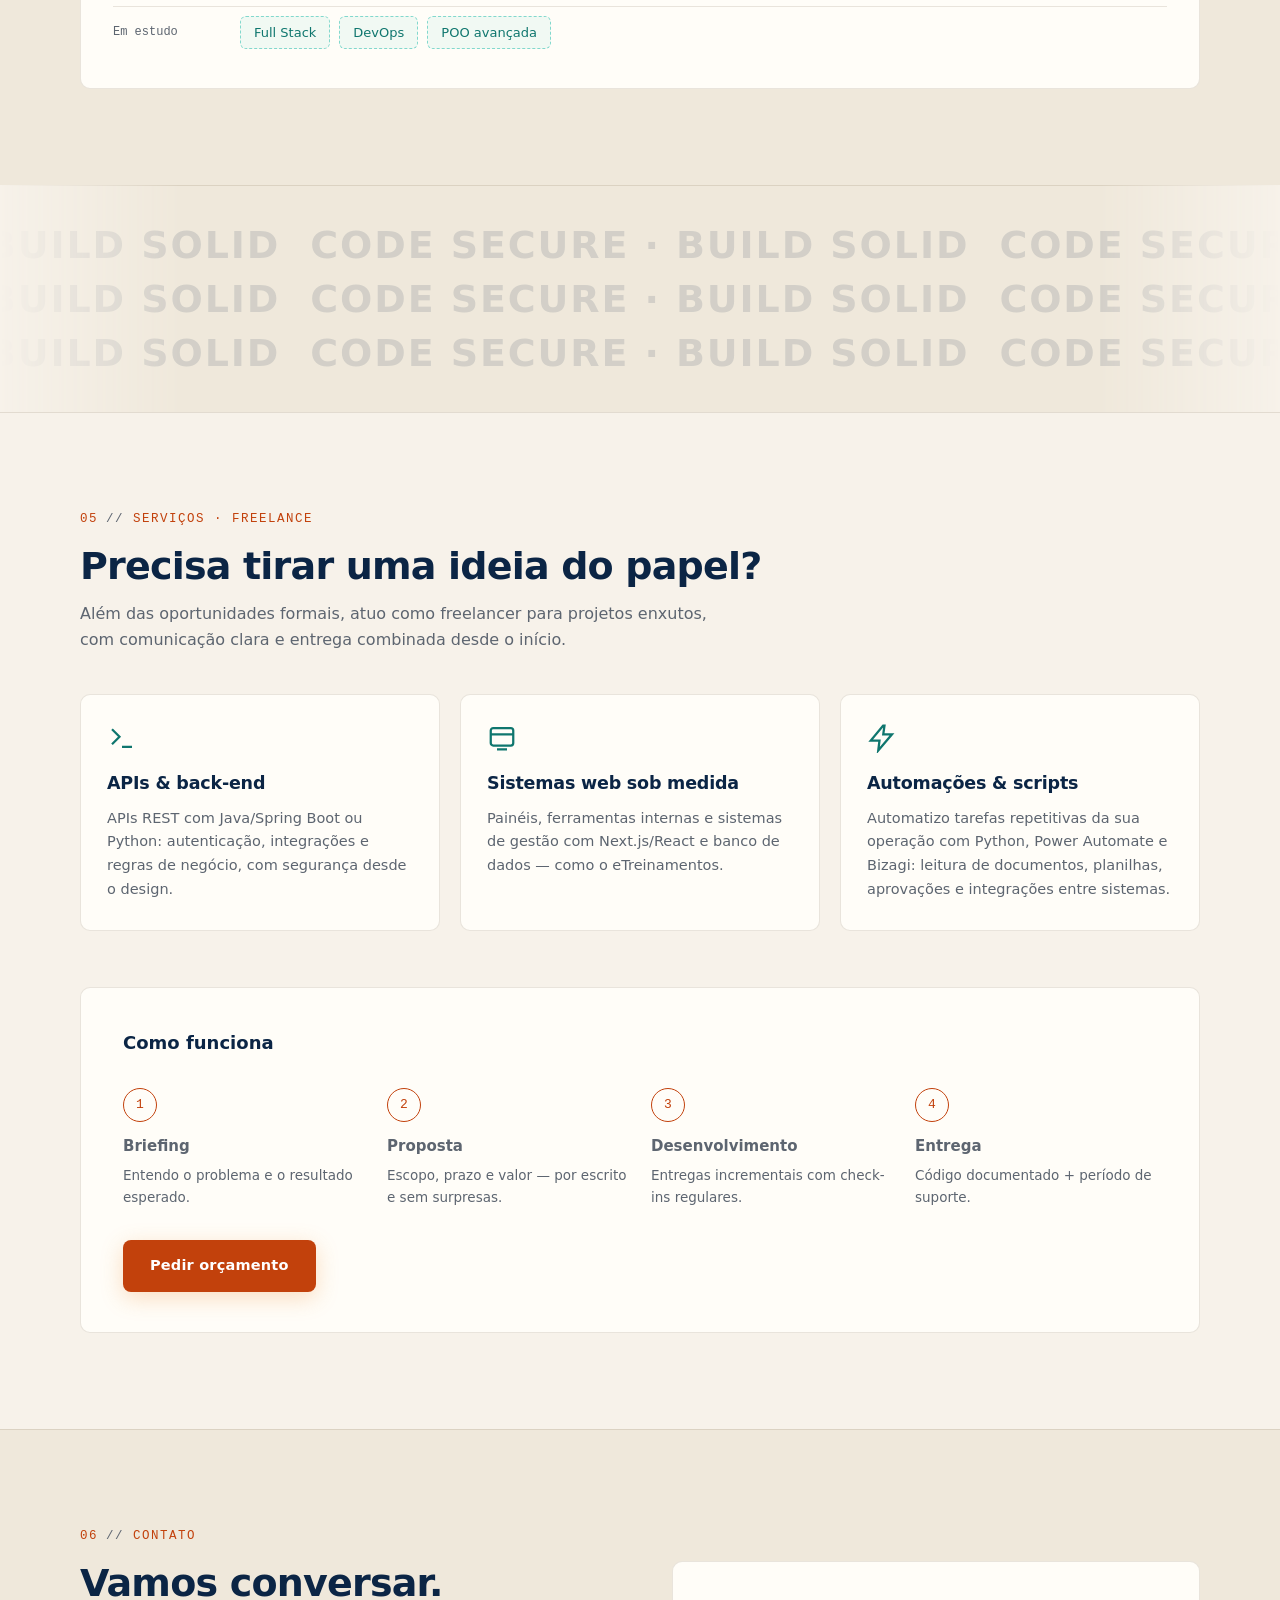
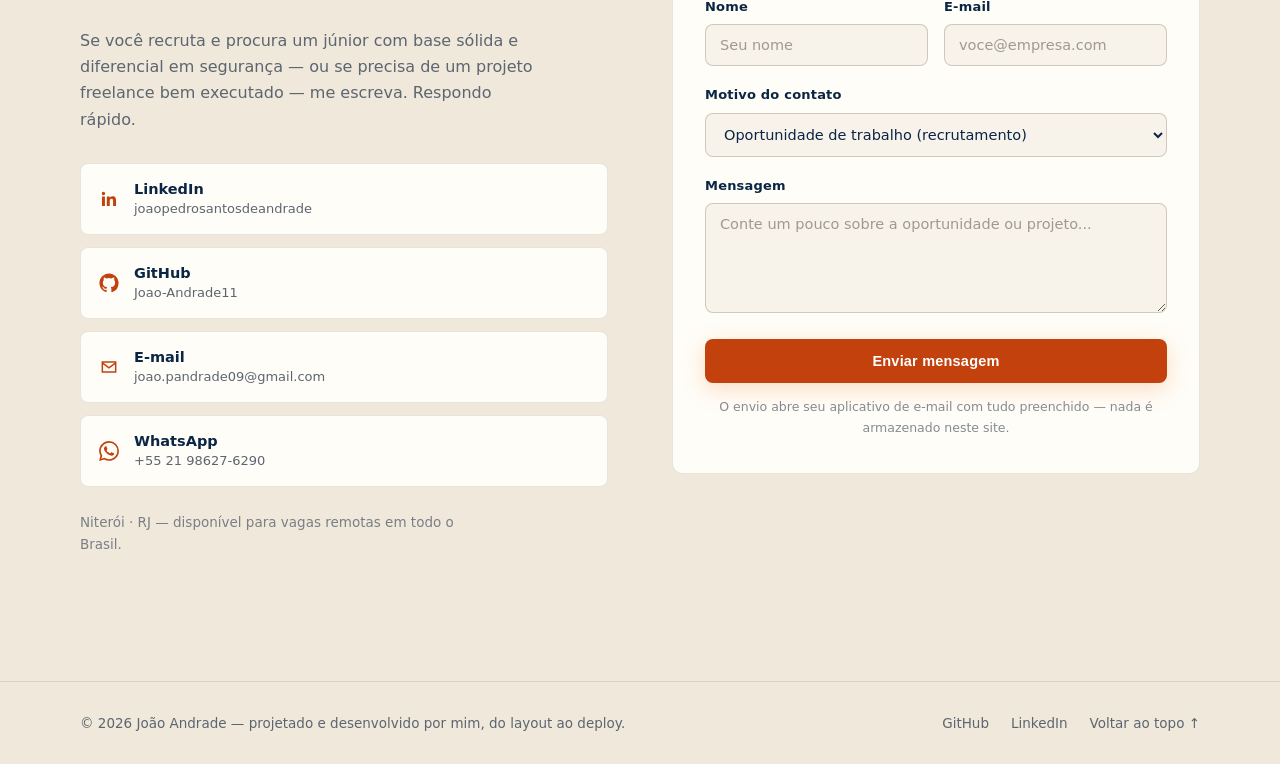
==== commit f4eb327d: "copy: rodapé agora assina o trabalho (layout ao deploy) nos 3 idiomas" ====
--- a/index.html
+++ b/index.html
@@ -618,7 +618,7 @@
   <!-- ============ FOOTER ============ -->
   <footer class="footer">
     <div class="container footer__inner">
-      <p data-i18n-html="foot.p">© <span id="year">2026</span> João Andrade — construído à mão, sem frameworks.</p>
+      <p data-i18n-html="foot.p">© <span id="year">2026</span> João Andrade — projetado e desenvolvido por mim, do layout ao deploy.</p>
       <div class="footer__links">
         <a href="https://github.com/Joao-Andrade11" target="_blank" rel="noopener">GitHub</a>
         <a href="https://www.linkedin.com/in/joaopedrosantosdeandrade/" target="_blank" rel="noopener">LinkedIn</a>
--- a/css/styles.css
+++ b/css/styles.css
@@ -168,19 +168,21 @@
   position: relative;
   padding: 168px 0 0;
   background:
+    url("data:image/svg+xml,%3Csvg xmlns='http://www.w3.org/2000/svg' width='180' height='180'%3E%3Cfilter id='n'%3E%3CfeTurbulence type='fractalNoise' baseFrequency='0.8' numOctaves='2' stitchTiles='stitch'/%3E%3CfeColorMatrix type='saturate' values='0'/%3E%3C/filter%3E%3Crect width='180' height='180' filter='url(%23n)' opacity='0.05'/%3E%3C/svg%3E"),
     radial-gradient(720px 380px at 78% 12%, rgba(20, 184, 166, 0.09), transparent 65%),
     radial-gradient(640px 420px at 12% 30%, rgba(237, 139, 54, 0.08), transparent 60%),
     var(--navy);
 }
+/* anéis de sonar emanando do terminal — a coruja vendo no escuro */
 .hero::before {
   content: "";
   position: absolute; inset: 0;
   background-image:
-    linear-gradient(rgba(241, 245, 249, 0.028) 1px, transparent 1px),
-    linear-gradient(90deg, rgba(241, 245, 249, 0.028) 1px, transparent 1px);
-  background-size: 44px 44px;
-  mask-image: radial-gradient(ellipse 90% 70% at 50% 30%, black 30%, transparent 75%);
-  -webkit-mask-image: radial-gradient(ellipse 90% 70% at 50% 30%, black 30%, transparent 75%);
+    repeating-radial-gradient(circle at 82% 38%,
+      transparent 0 108px,
+      var(--ring-line, rgba(241, 245, 249, 0.05)) 108px 109.5px);
+  mask-image: radial-gradient(ellipse 75% 65% at 80% 40%, black 25%, transparent 78%);
+  -webkit-mask-image: radial-gradient(ellipse 75% 65% at 80% 40%, black 25%, transparent 78%);
   pointer-events: none;
 }
 .hero > .container { position: relative; }
@@ -739,26 +741,22 @@
    off-white vira fundo, navy vira texto, âmbar escurece p/ contraste AA.
    Terminal permanece escuro (terminal é terminal). */
 :root[data-theme="light"] {
-  --navy: #f4f7fb;
-  --navy-deep: #eaeff6;
-  --navy-raise: #ffffff;
-  --slate: #dce4ef;
+  --navy: #f7f2ea;
+  --navy-deep: #efe8db;
+  --navy-raise: #fffdf8;
+  --slate: #e6ddcb;
   --amber: #c2410c;
   --amber-soft: rgba(194, 65, 12, 0.12);
   --teal: #0f766e;
   --text: #0b2545;
-  --muted: #4c5d75;
-  --line: rgba(11, 37, 69, 0.1);
-  --line-strong: rgba(11, 37, 69, 0.2);
-  --shadow: 0 18px 44px rgba(11, 37, 69, 0.12);
+  --muted: #5d6570;
+  --line: rgba(72, 50, 18, 0.12);
+  --line-strong: rgba(72, 50, 18, 0.22);
+  --shadow: 0 18px 44px rgba(93, 64, 20, 0.14);
 }
 :root[data-theme="light"] ::selection { background: #c2410c; color: #fff; }
-:root[data-theme="light"] .nav.is-scrolled { background: rgba(244, 247, 251, 0.92); }
-:root[data-theme="light"] .hero::before {
-  background-image:
-    linear-gradient(rgba(11, 37, 69, 0.05) 1px, transparent 1px),
-    linear-gradient(90deg, rgba(11, 37, 69, 0.05) 1px, transparent 1px);
-}
+:root[data-theme="light"] .nav.is-scrolled { background: rgba(247, 242, 234, 0.92); }
+:root[data-theme="light"] { --ring-line: rgba(120, 84, 30, 0.09); }
 :root[data-theme="light"] .btn--primary { color: #fff; }
 :root[data-theme="light"] .btn--primary:hover { background: #9a3412; }
 :root[data-theme="light"] .terminal { background: #081c36; }
@@ -768,7 +766,7 @@
 :root[data-theme="light"] .neon__edge,
 :root[data-theme="light"] .neon__glow { mix-blend-mode: normal; }
 :root[data-theme="light"] .form__field input::placeholder,
-:root[data-theme="light"] .form__field textarea::placeholder { color: #8b98ab; }
+:root[data-theme="light"] .form__field textarea::placeholder { color: #a09a8c; }
 :root[data-theme="light"] .hero__photo {
   box-shadow: 0 0 0 5px rgba(194, 65, 12, 0.14), 0 8px 22px rgba(11, 37, 69, 0.18);
 }
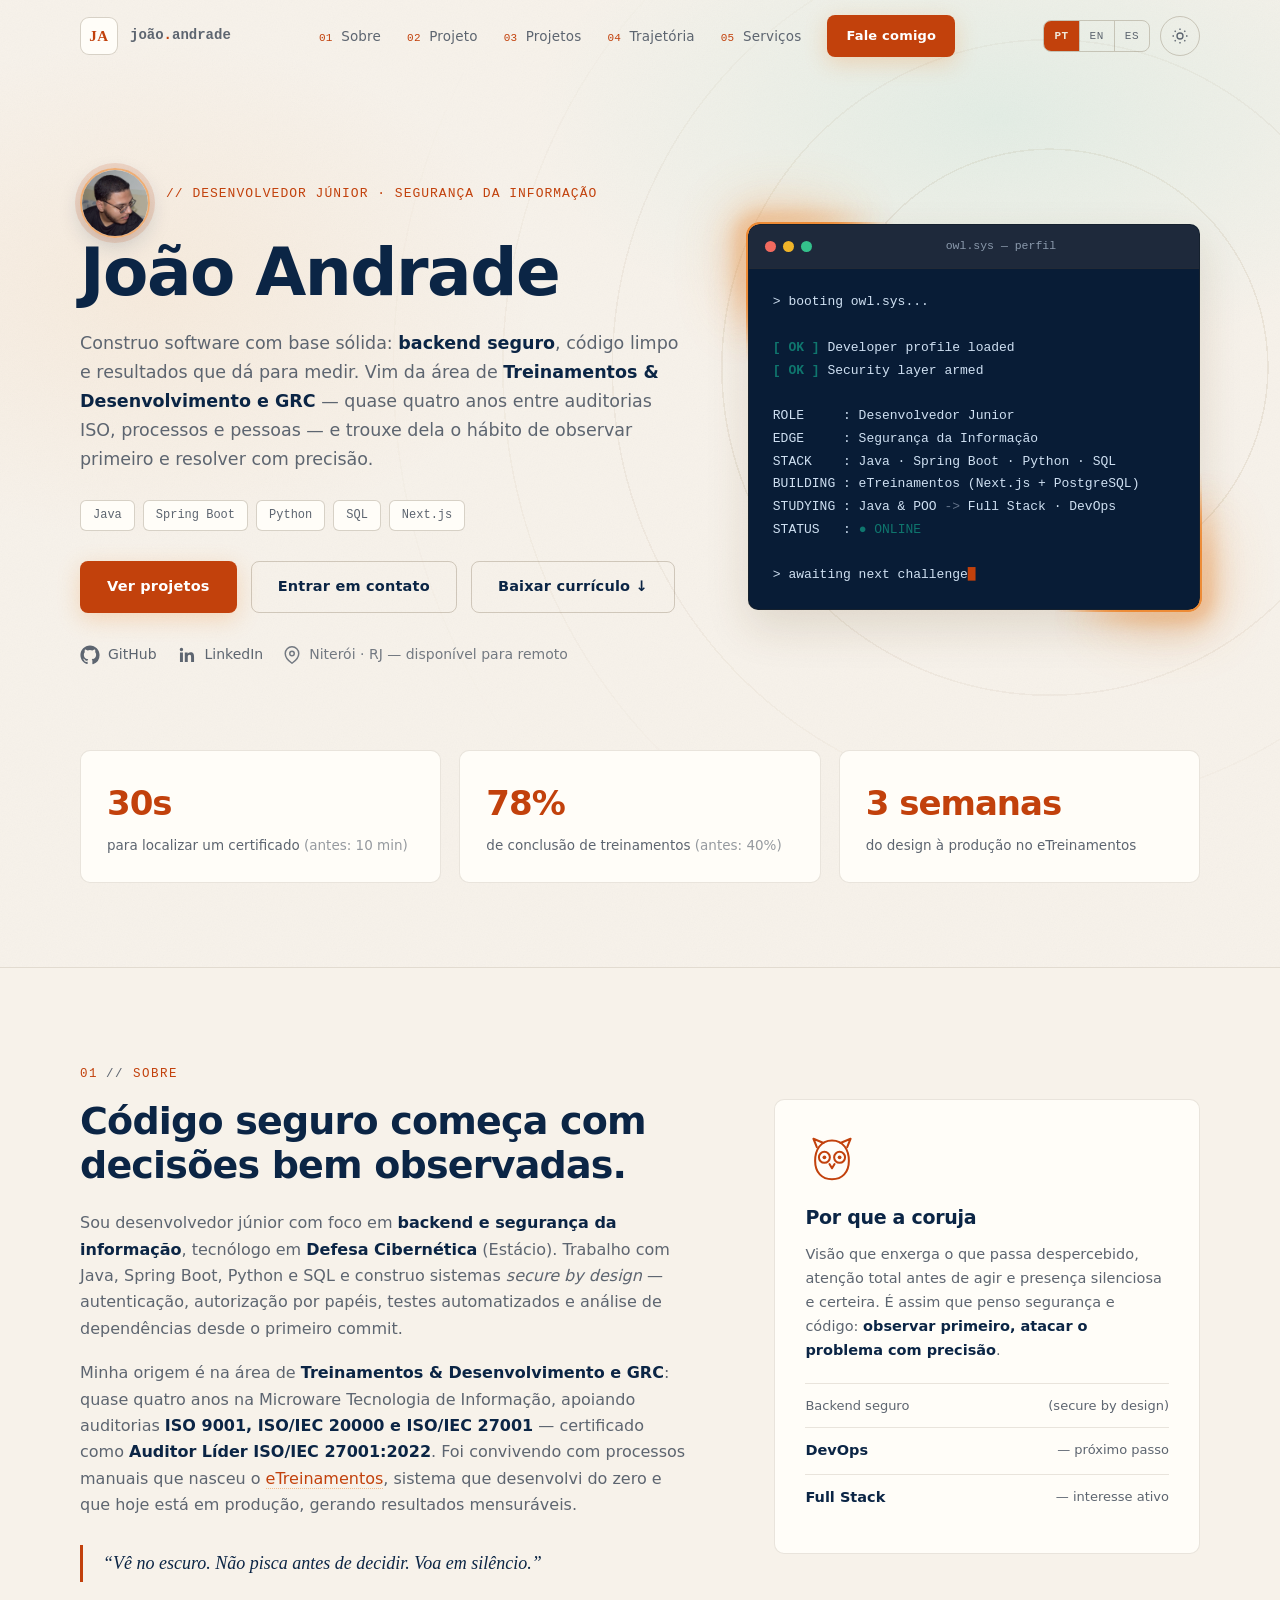
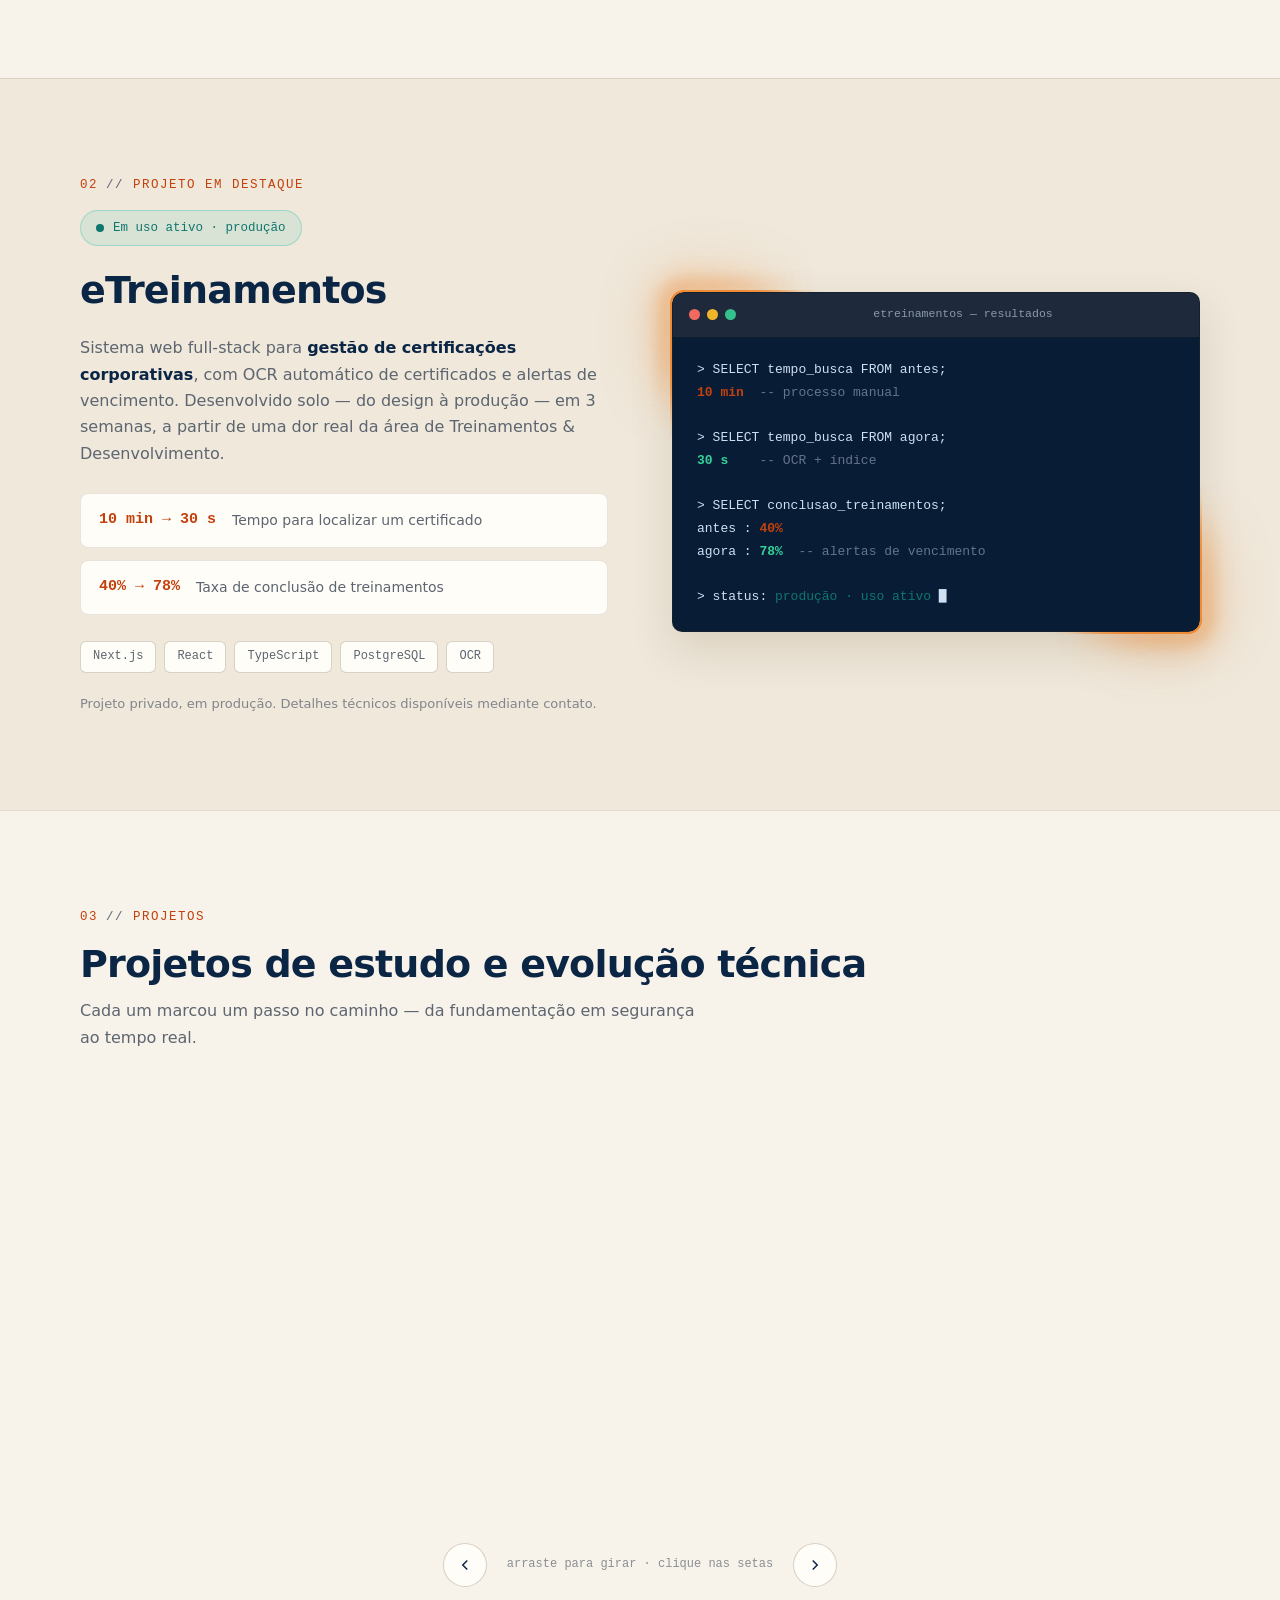
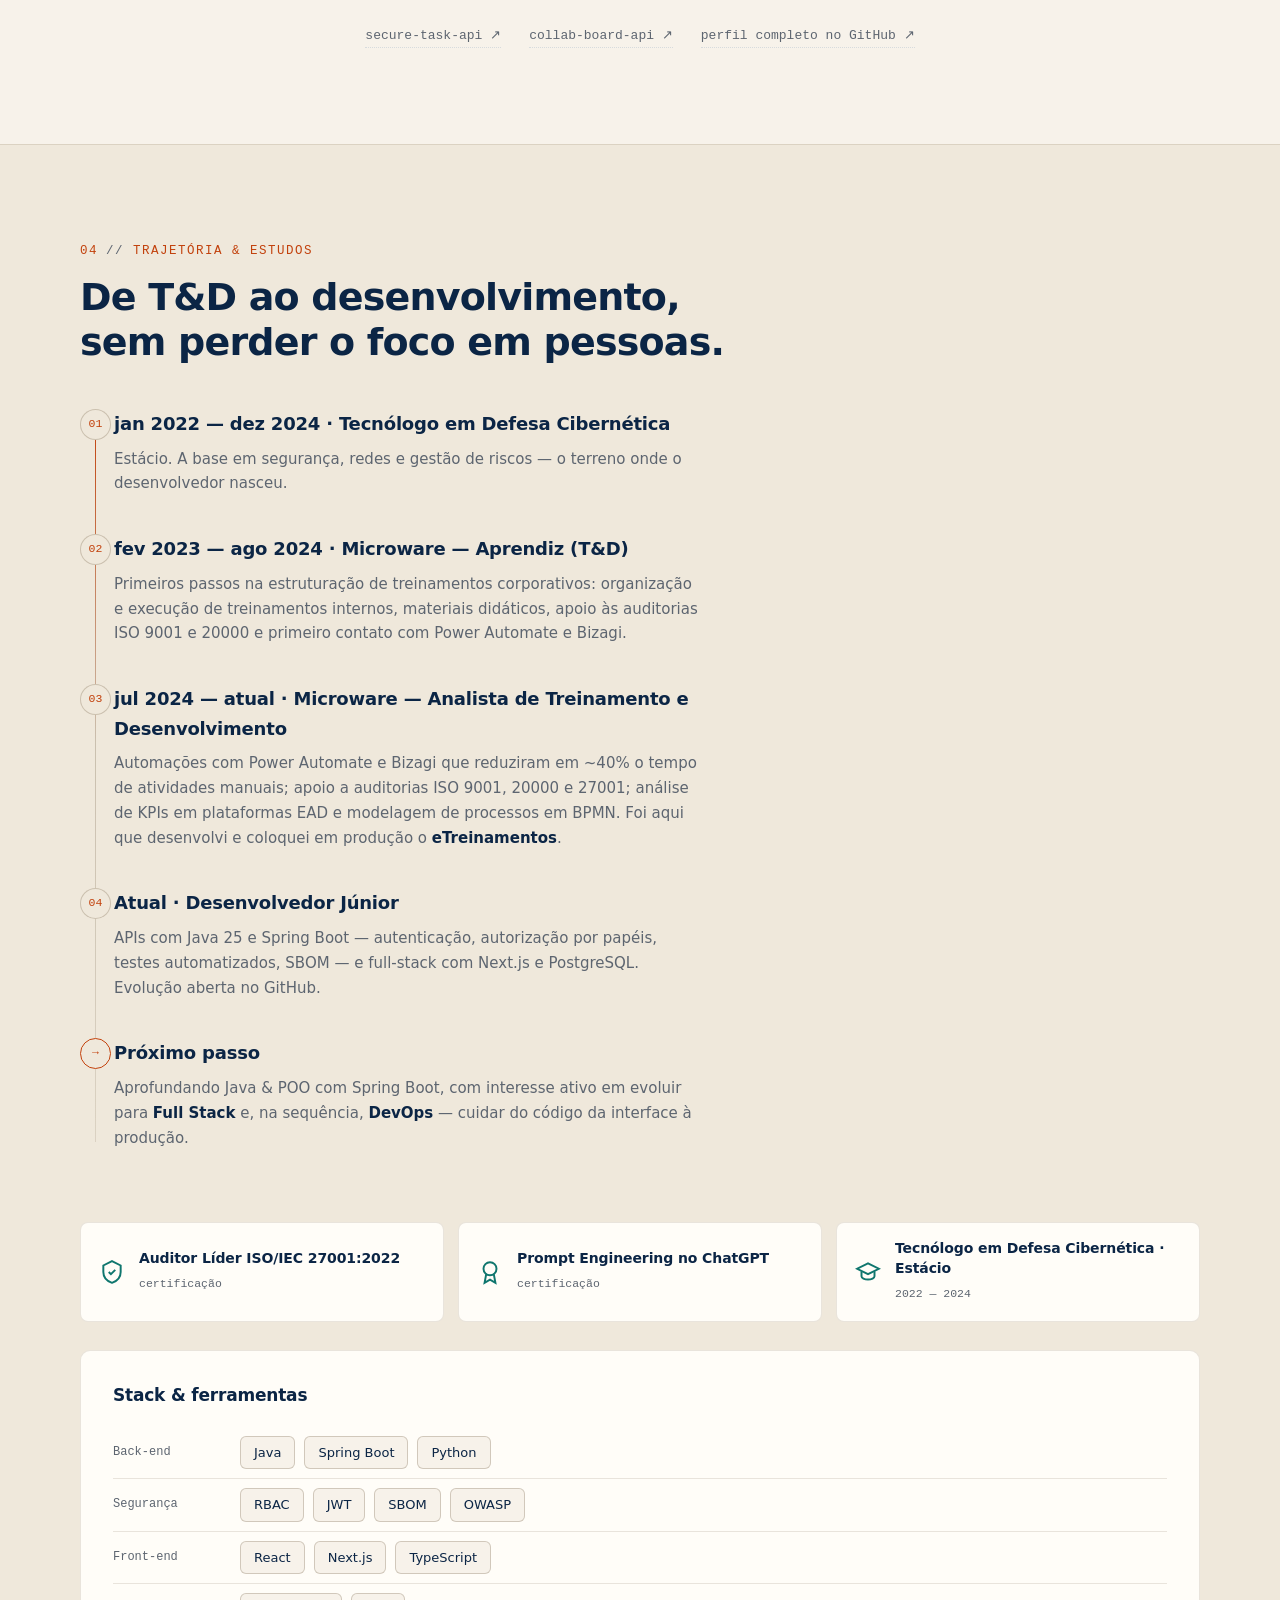
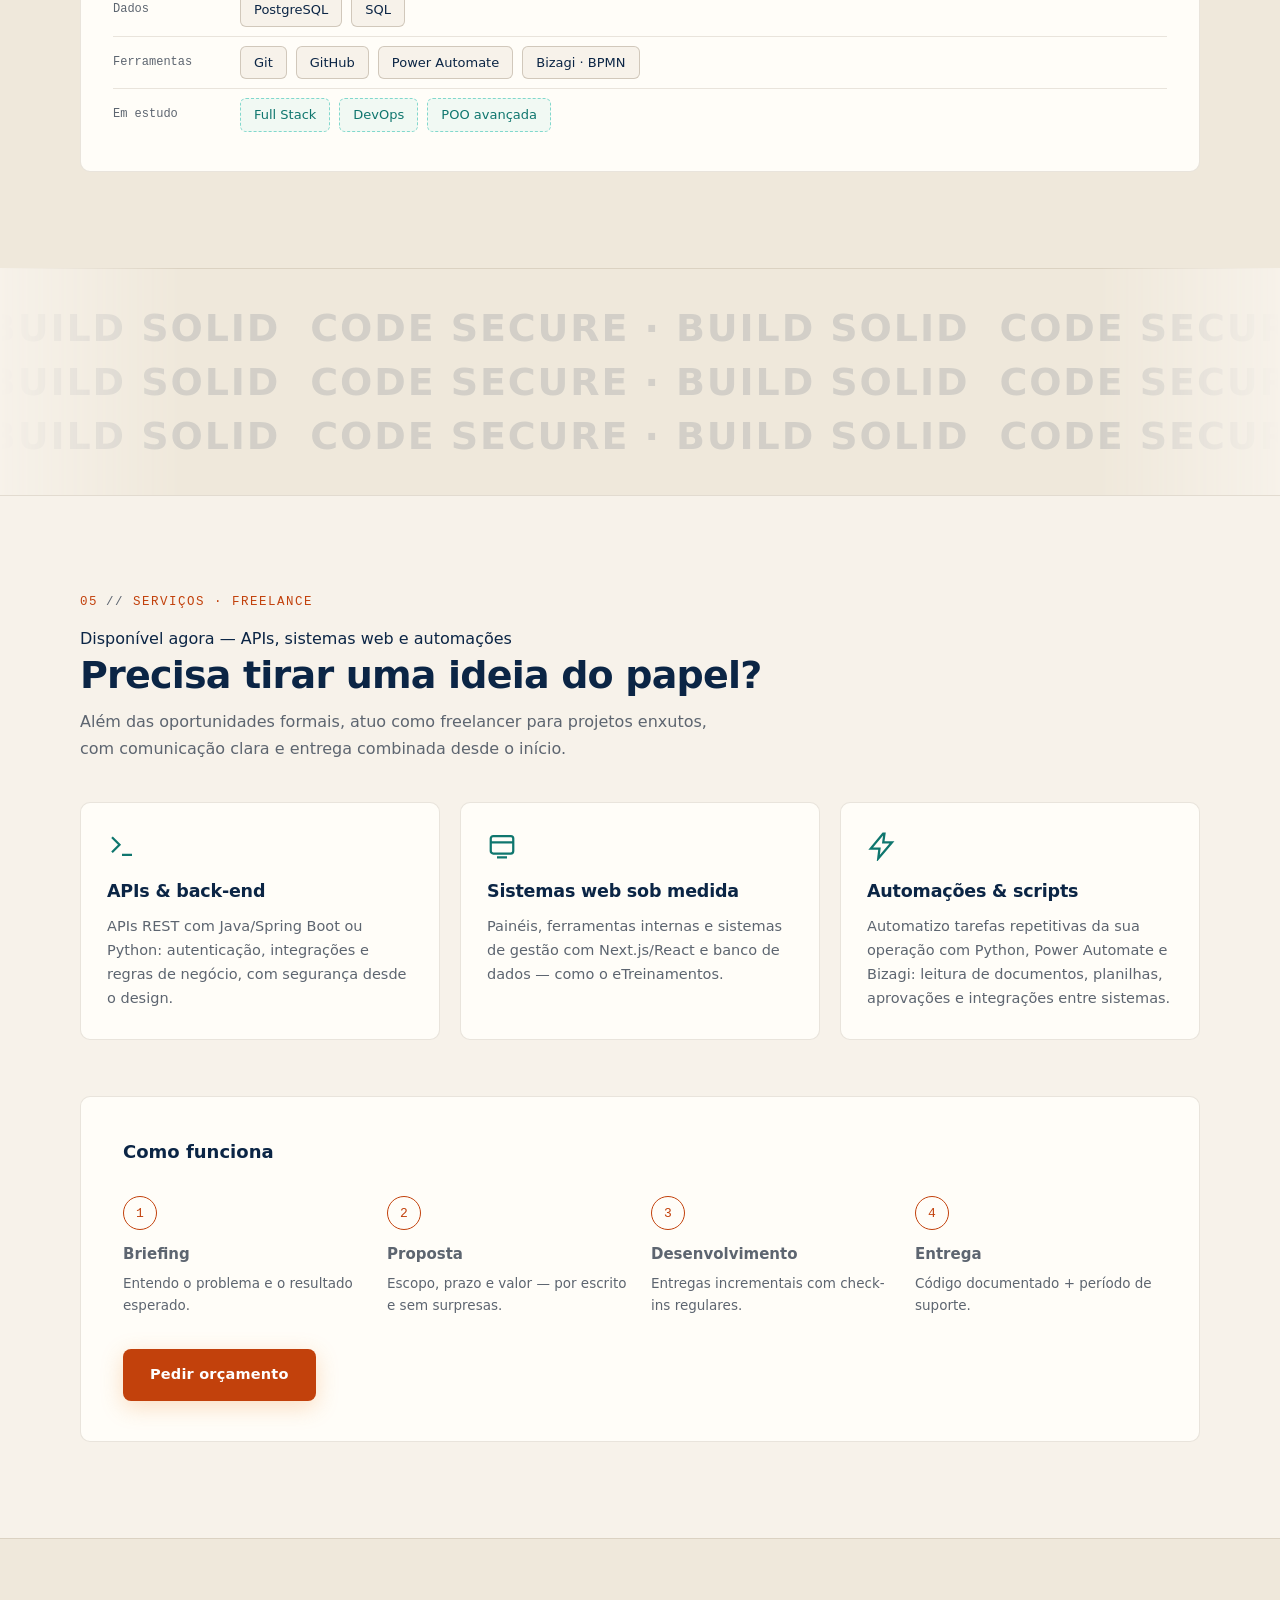
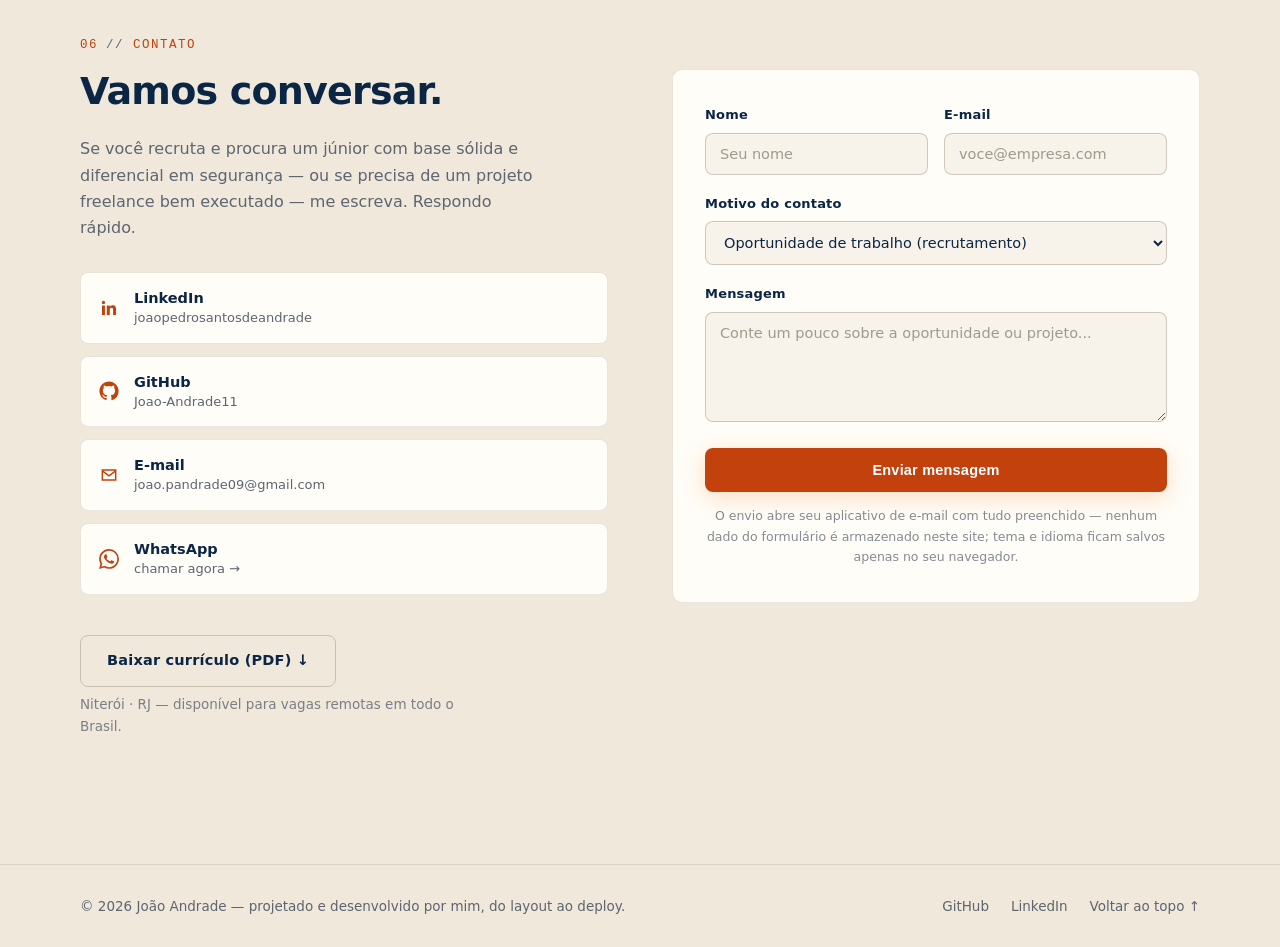
==== commit ef159f48: "feat: fases 1-3 do plano — SEO/JSON-LD/CSP, CV PDF, og-image, WebP, datas mês/ano, carrossel só proj" ====
--- a/index.html
+++ b/index.html
@@ -1,5 +1,5 @@
 <!DOCTYPE html>
-<html lang="pt-BR">
+<html lang="pt-BR" class="no-js">
 <head>
   <meta charset="UTF-8" />
   <meta name="viewport" content="width=device-width, initial-scale=1.0" />
@@ -8,23 +8,50 @@
   <meta property="og:title" content="João Andrade — Desenvolvedor Júnior" />
   <meta property="og:description" content="Backend seguro, código sólido e resultados mensuráveis. Java · Spring Boot · Python · SQL." />
   <meta property="og:type" content="website" />
+  <link rel="canonical" href="https://joao-andrade11.github.io/owl.sys/" />
+  <meta name="theme-color" content="#0B2545" media="(prefers-color-scheme: dark)" />
+  <meta name="theme-color" content="#F7F2EA" media="(prefers-color-scheme: light)" />
+  <meta property="og:url" content="https://joao-andrade11.github.io/owl.sys/" />
+  <meta property="og:image" content="https://joao-andrade11.github.io/owl.sys/assets/og-image.png" />
+  <meta property="og:image:width" content="1200" />
+  <meta property="og:image:height" content="630" />
+  <meta property="og:locale" content="pt_BR" />
+  <meta property="og:locale:alternate" content="en_US" />
+  <meta property="og:locale:alternate" content="es_ES" />
+  <meta property="og:site_name" content="owl.sys" />
+  <meta name="twitter:card" content="summary_large_image" />
+  <meta name="twitter:title" content="João Andrade — Desenvolvedor Júnior" />
+  <meta name="twitter:description" content="Backend seguro, código sólido e resultados mensuráveis. Java · Spring Boot · Python · SQL." />
+  <meta name="twitter:image" content="https://joao-andrade11.github.io/owl.sys/assets/og-image.png" />
   <link rel="icon" href="data:image/svg+xml,%3Csvg xmlns='http://www.w3.org/2000/svg' viewBox='0 0 64 64'%3E%3Crect width='64' height='64' rx='12' fill='%230B2545'/%3E%3Ctext x='32' y='42' font-family='Georgia, serif' font-size='28' font-weight='bold' fill='%23ED8B36' text-anchor='middle'%3EJA%3C/text%3E%3C/svg%3E" />
+  <meta http-equiv="Content-Security-Policy" content="default-src 'none'; script-src 'self'; style-src 'self' 'unsafe-inline'; img-src 'self' data:; font-src 'self'; connect-src 'self'; base-uri 'none'; form-action 'self' mailto:" />
   <link rel="stylesheet" href="css/styles.css" />
-  <script>
-    /* aplica tema e idioma salvos antes do primeiro paint */
-    try {
-      var t = localStorage.getItem("theme");
-      if (!t && window.matchMedia("(prefers-color-scheme: light)").matches) t = "light";
-      document.documentElement.setAttribute("data-theme", t || "dark");
-      var lg = localStorage.getItem("lang");
-      if (lg && lg !== "pt") document.documentElement.setAttribute("data-lang", lg);
-    } catch (e) {
-      document.documentElement.setAttribute("data-theme", "dark");
-    }
+  <script src="js/theme.js"></script>
+  <script type="application/ld+json">
+  {
+    "@context": "https://schema.org",
+    "@type": "Person",
+    "name": "João Andrade",
+    "url": "https://joao-andrade11.github.io/owl.sys/",
+    "image": "https://joao-andrade11.github.io/owl.sys/assets/og-image.png",
+    "jobTitle": "Desenvolvedor Júnior · Analista de Treinamento e Desenvolvimento",
+    "email": "mailto:joao.pandrade09@gmail.com",
+    "address": { "@type": "PostalAddress", "addressLocality": "Niterói", "addressRegion": "RJ", "addressCountry": "BR" },
+    "sameAs": [
+      "https://github.com/Joao-Andrade11",
+      "https://www.linkedin.com/in/joaopedrosantosdeandrade/"
+    ],
+    "alumniOf": { "@type": "CollegeOrUniversity", "name": "Estácio" },
+    "knowsAbout": ["Java", "Spring Boot", "Python", "SQL", "Next.js", "Segurança da Informação", "ISO/IEC 27001", "GRC"],
+    "hasCredential": [
+      { "@type": "EducationalOccupationalCredential", "name": "Auditor Líder ISO/IEC 27001:2022" },
+      { "@type": "EducationalOccupationalCredential", "name": "Tecnólogo em Defesa Cibernética" }
+    ]
+  }
   </script>
 </head>
 <body>
-  <a class="skip-link" href="#inicio" data-i18n="skip">Pular para o conteúdo</a>
+  <a class="skip-link" href="#main" data-i18n="skip">Pular para o conteúdo</a>
   <div class="progress-bar" id="progressBar" aria-hidden="true"></div>
 
   <!-- ============ NAV ============ -->
@@ -61,20 +88,20 @@
     </div>
   </header>
 
-  <main>
+  <main id="main" tabindex="-1">
     <!-- ============ HERO ============ -->
     <section class="hero" id="inicio">
       <div class="hero__grid container">
         <div class="hero__content reveal">
           <div class="hero__head">
-            <img class="hero__photo" src="assets/joao.jpg" alt="Foto de João Andrade" width="70" height="70" decoding="async" />
+            <img class="hero__photo" src="assets/joao.webp" alt="Foto de João Andrade" width="70" height="70" decoding="async" />
             <p class="eyebrow" data-i18n="hero.eyebrow">// DESENVOLVEDOR JÚNIOR · SEGURANÇA DA INFORMAÇÃO</p>
           </div>
           <h1 class="hero__title">João Andrade</h1>
           <p class="hero__subtitle" data-i18n-html="hero.subtitle">
             Construo software com base sólida: <strong>backend seguro</strong>, código limpo e
             resultados que dá para medir. Vim da área de
-            <strong>Treinamentos &amp; Desenvolvimento e GRC</strong> — mais de três anos entre
+            <strong>Treinamentos &amp; Desenvolvimento e GRC</strong> — quase quatro anos entre
             auditorias ISO, processos e pessoas — e trouxe dela o hábito de observar
             primeiro e resolver com precisão.
           </p>
@@ -88,6 +115,7 @@
           <div class="hero__actions">
             <a href="#destaque" class="btn btn--primary" data-i18n="hero.cta1">Ver projetos</a>
             <a href="#contato" class="btn btn--ghost" data-i18n="hero.cta2">Entrar em contato</a>
+            <a href="assets/cv-joao-andrade.pdf" download class="btn btn--ghost" data-i18n="hero.cta3">Baixar currículo ↓</a>
           </div>
           <div class="hero__social">
             <a href="https://github.com/Joao-Andrade11" target="_blank" rel="noopener" aria-label="GitHub">
@@ -136,11 +164,11 @@
           <span class="metric__label" data-i18n-html="m1.label">para localizar um certificado <em>(antes: 10 min)</em></span>
         </div>
         <div class="metric reveal">
-          <span class="metric__value"><span class="count" data-target="78">0</span>%</span>
+          <span class="metric__value"><span class="count" data-target="78">78</span>%</span>
           <span class="metric__label" data-i18n-html="m2.label">de conclusão de treinamentos <em>(antes: 40%)</em></span>
         </div>
         <div class="metric reveal">
-          <span class="metric__value"><span class="count" data-target="3">0</span> <span data-i18n="m3.unit">semanas</span></span>
+          <span class="metric__value"><span class="count" data-target="3">3</span> <span data-i18n="m3.unit">semanas</span></span>
           <span class="metric__label" data-i18n="m3.label">do design à produção no eTreinamentos</span>
         </div>
       </div>
@@ -162,7 +190,7 @@
             </p>
             <p data-i18n-html="sobre.p2">
               Minha origem é na área de <strong>Treinamentos &amp; Desenvolvimento e GRC</strong>:
-              mais de três anos na Microware Tecnologia de Informação, apoiando auditorias
+              quase quatro anos na Microware Tecnologia de Informação, apoiando auditorias
               <strong>ISO 9001, ISO/IEC 20000 e ISO/IEC 27001</strong> — certificado como
               <strong>Auditor Líder ISO/IEC 27001:2022</strong>. Foi convivendo com processos
               manuais que nasceu o <a href="#destaque" class="link-strong">eTreinamentos</a>,
@@ -321,58 +349,13 @@
                   <div class="rc__face rc__face--front">
                     <article class="rc__card">
                       <div class="rc__card-head">
-                        <svg viewBox="0 0 64 64" fill="none" stroke="currentColor" stroke-width="3" class="rc__icon" aria-hidden="true"><path d="M32 10 C18 10 12 22 12 34 C12 48 20 56 32 56 C44 56 52 48 52 34 C52 22 46 10 32 10 Z"/><circle cx="23" cy="30" r="6"/><circle cx="41" cy="30" r="6"/><circle cx="23" cy="30" r="2" fill="currentColor" stroke="none"/><circle cx="41" cy="30" r="2" fill="currentColor" stroke="none"/></svg>
-                        <span class="rc__kicker" data-i18n="s4.kicker">diferencial</span>
-                      </div>
-                      <h3 class="rc__title" data-i18n="s4.title">Segurança da Informação</h3>
-                      <p class="rc__desc" data-i18n="s4.desc">Segurança desde o primeiro commit: autenticação, papéis, dependências auditadas.</p>
-                      <ul class="rc__tags"><li>RBAC</li><li>SBOM</li><li>Testes</li></ul>
-                      <span class="rc__metric" data-i18n="s4.metric">vê no escuro</span>
-                    </article>
-                  </div>
-                </div>
-
-                <div class="rc__slide" style="--rc-i:4">
-                  <div class="rc__face rc__face--front">
-                    <article class="rc__card">
-                      <div class="rc__card-head">
-                        <svg viewBox="0 0 24 24" fill="none" stroke="currentColor" stroke-width="1.8" class="rc__icon" aria-hidden="true"><path d="M12 4 2 9l10 5 10-5-10-5z"/><path d="M6 11.5V16c0 1.5 2.7 3 6 3s6-1.5 6-3v-4.5"/></svg>
-                        <span class="rc__kicker" data-i18n="s5.kicker">estudos</span>
-                      </div>
-                      <h3 class="rc__title" data-i18n="s5.title">Java &amp; POO → DevOps</h3>
-                      <p class="rc__desc" data-i18n="s5.desc">Fundamentos sólidos de orientação a objetos hoje; pipelines e infraestrutura amanhã.</p>
-                      <ul class="rc__tags"><li>Java</li><li>Spring Boot</li><li>DevOps</li></ul>
-                      <span class="rc__metric" data-i18n="s5.metric">always learning</span>
-                    </article>
-                  </div>
-                </div>
-
-                <div class="rc__slide" style="--rc-i:5">
-                  <div class="rc__face rc__face--front">
-                    <article class="rc__card">
-                      <div class="rc__card-head">
-                        <svg viewBox="0 0 24 24" fill="none" stroke="currentColor" stroke-width="1.8" class="rc__icon" aria-hidden="true"><path d="M13 2 3 14h7l-1 8 11-13h-7l1-7z"/></svg>
-                        <span class="rc__kicker" data-i18n="s6.kicker">freelance</span>
-                      </div>
-                      <h3 class="rc__title" data-i18n="s6.title">Disponível para projetos</h3>
-                      <p class="rc__desc" data-i18n="s6.desc">APIs, sistemas web e automações com escopo claro e entrega combinada.</p>
-                      <ul class="rc__tags"><li>APIs</li><li>Sistemas web</li><li>Automações</li></ul>
-                      <a class="rc__metric rc__metric--link" href="#contato" data-i18n="s6.cta">pedir orçamento →</a>
-                    </article>
-                  </div>
-                </div>
-
-                <div class="rc__slide" style="--rc-i:6">
-                  <div class="rc__face rc__face--front">
-                    <article class="rc__card">
-                      <div class="rc__card-head">
                         <svg viewBox="0 0 24 24" fill="none" stroke="currentColor" stroke-width="1.8" class="rc__icon" aria-hidden="true"><path d="m8 6-6 6 6 6"/><path d="m16 6 6 6-6 6"/></svg>
                         <span class="rc__kicker" data-i18n="s7.kicker">você está nele</span>
                       </div>
                       <h3 class="rc__title" data-i18n="s7.title">Este portfólio</h3>
-                      <p class="rc__desc" data-i18n="s7.desc">Landing page construída do zero: HTML5, CSS3 e JavaScript puros — do layout aos componentes 3D, tudo escrito à mão.</p>
+                      <p class="rc__desc" data-i18n="s7.desc">Landing page em HTML5, CSS3 e JavaScript puros, com i18n PT/EN/ES; carrossel 3D, borda neon e faixa kinetic são ports escritos à mão do kit open-source Originkit.</p>
                       <ul class="rc__tags"><li>HTML5</li><li>CSS3</li><li>JS Vanilla</li></ul>
-                      <span class="rc__metric" data-i18n="s7.metric">0 dependências</span>
+                      <a class="rc__metric rc__metric--link" href="https://github.com/Joao-Andrade11/owl.sys" target="_blank" rel="noopener"><span data-i18n="s7.metric">0 dependências</span> · repo ↗</a>
                     </article>
                   </div>
                 </div>
@@ -410,7 +393,7 @@
           <div class="timeline__item reveal">
             <div class="timeline__marker">01</div>
             <div class="timeline__content">
-              <h3 data-i18n="t1.h">2022 — 2024 · Tecnólogo em Defesa Cibernética</h3>
+              <h3 data-i18n="t1.h">jan 2022 — dez 2024 · Tecnólogo em Defesa Cibernética</h3>
               <p data-i18n="t1.p">
                 Estácio. A base em segurança, redes e gestão de riscos — o terreno onde
                 o desenvolvedor nasceu.
@@ -420,7 +403,7 @@
           <div class="timeline__item reveal">
             <div class="timeline__marker">02</div>
             <div class="timeline__content">
-              <h3 data-i18n="t2.h">2023 — 2024 · Microware — Aprendiz (T&amp;D)</h3>
+              <h3 data-i18n="t2.h">fev 2023 — ago 2024 · Microware — Aprendiz (T&amp;D)</h3>
               <p data-i18n="t2.p">
                 Primeiros passos na estruturação de treinamentos corporativos: organização e
                 execução de treinamentos internos, materiais didáticos, apoio às auditorias
@@ -431,7 +414,7 @@
           <div class="timeline__item reveal">
             <div class="timeline__marker">03</div>
             <div class="timeline__content">
-              <h3 data-i18n="t3.h">2024 — atual · Microware — Analista de Treinamento e Desenvolvimento</h3>
+              <h3 data-i18n="t3.h">jul 2024 — atual · Microware — Analista de Treinamento e Desenvolvimento</h3>
               <p data-i18n-html="t3.p">
                 Automações com Power Automate e Bizagi que reduziram em ~40% o tempo de
                 atividades manuais; apoio a auditorias ISO 9001, 20000 e 27001; análise de
@@ -486,6 +469,10 @@
             <span class="chip">Java</span><span class="chip">Spring Boot</span><span class="chip">Python</span>
           </div>
           <div class="stack__group">
+            <span class="stack__label" data-i18n="stack.sec">Segurança</span>
+            <span class="chip">RBAC</span><span class="chip">JWT</span><span class="chip">SBOM</span><span class="chip">OWASP</span>
+          </div>
+          <div class="stack__group">
             <span class="stack__label">Front-end</span>
             <span class="chip">React</span><span class="chip">Next.js</span><span class="chip">TypeScript</span>
           </div>
@@ -514,6 +501,7 @@
     <section class="section" id="servicos">
       <div class="container">
         <p class="section__tag reveal"><span>05</span>// <span data-i18n="serv.tag">SERVIÇOS · FREELANCE</span></p>
+        <div class="feat__status reveal"><span class="pulse-dot"></span> <span data-i18n="serv.status">Disponível agora — APIs, sistemas web e automações</span></div>
         <h2 class="section__title reveal" data-i18n="serv.title">Precisa tirar uma ideia do papel?</h2>
         <p class="section__lead reveal" data-i18n="serv.lead">
           Além das oportunidades formais, atuo como freelancer para projetos enxutos, com
@@ -578,9 +566,10 @@
               </a>
               <a class="contact__channel" href="https://wa.me/5521986276290" target="_blank" rel="noopener">
                 <svg viewBox="0 0 24 24" fill="currentColor" width="20" height="20" aria-hidden="true"><path d="M17.472 14.382c-.297-.149-1.758-.867-2.03-.967-.273-.099-.471-.148-.67.15-.197.297-.767.966-.94 1.164-.173.199-.347.223-.644.075-.297-.15-1.255-.463-2.39-1.475-.883-.788-1.48-1.761-1.653-2.059-.173-.297-.018-.458.13-.606.134-.133.297-.347.446-.52.149-.174.198-.298.298-.497.099-.198.05-.371-.025-.52-.075-.149-.669-1.612-.916-2.207-.242-.579-.487-.5-.669-.51-.173-.008-.371-.01-.57-.01-.198 0-.52.074-.792.372-.272.297-1.04 1.016-1.04 2.479 0 1.462 1.065 2.875 1.213 3.074.149.198 2.096 3.2 5.077 4.487.709.306 1.262.489 1.694.625.712.227 1.36.195 1.871.118.571-.085 1.758-.719 2.006-1.413.248-.694.248-1.289.173-1.413-.074-.124-.272-.198-.57-.347m-5.421 7.403h-.004a9.87 9.87 0 0 1-5.031-1.378l-.361-.214-3.741.982.998-3.648-.235-.374a9.86 9.86 0 0 1-1.51-5.26c.001-5.45 4.436-9.884 9.888-9.884 2.64 0 5.122 1.03 6.988 2.898a9.825 9.825 0 0 1 2.893 6.994c-.003 5.45-4.437 9.884-9.885 9.884m8.413-18.297A11.815 11.815 0 0 0 12.05 0C5.495 0 .16 5.335.157 11.892c0 2.096.547 4.142 1.588 5.945L.057 24l6.305-1.654a11.882 11.882 0 0 0 5.683 1.448h.005c6.554 0 11.89-5.335 11.893-11.893a11.821 11.821 0 0 0-3.48-8.413"/></svg>
-                <span><strong>WhatsApp</strong>+55 21 98627-6290</span>
+                <span><strong>WhatsApp</strong><span data-i18n="ch.wa">chamar agora →</span></span>
               </a>
             </div>
+            <a href="assets/cv-joao-andrade.pdf" download class="btn btn--ghost contact__cv" data-i18n="cont.cv">Baixar currículo (PDF) ↓</a>
             <p class="contact__location" data-i18n="cont.loc">Niterói · RJ — disponível para vagas remotas em todo o Brasil.</p>
           </div>
 
@@ -608,7 +597,7 @@
               <textarea id="fMsg" name="message" rows="5" required placeholder="Conte um pouco sobre a oportunidade ou projeto..." data-i18n-placeholder="ph.msg"></textarea>
             </div>
             <button type="submit" class="btn btn--primary btn--block" data-i18n="form.send">Enviar mensagem</button>
-            <p class="form__hint" data-i18n="form.hint">O envio abre seu aplicativo de e-mail com tudo preenchido — nada é armazenado neste site.</p>
+            <p class="form__hint" data-i18n="form.hint">O envio abre seu aplicativo de e-mail com tudo preenchido — nenhum dado do formulário é armazenado neste site; tema e idioma ficam salvos apenas no seu navegador.</p>
           </form>
         </div>
       </div>
--- a/css/styles.css
+++ b/css/styles.css
@@ -788,3 +788,10 @@
 .lang__btn + .lang__btn { border-left: 1px solid var(--line-strong); }
 .lang__btn:hover { color: var(--text); }
 .lang__btn.is-active { background: var(--amber); color: var(--navy-deep); font-weight: 700; }
+
+/* ---------- Fases 1-3: fallback sem JS, foco e a11y ---------- */
+.no-js .reveal { opacity: 1 !important; transform: none !important; }
+.no-js .progress-bar { display: none; }
+main:focus { outline: none; }
+.rc__viewport:focus-visible { outline: 2px solid var(--amber, #ed8b36); outline-offset: 6px; }
+.contact__cv { display: inline-flex; margin: 16px 0 6px; }
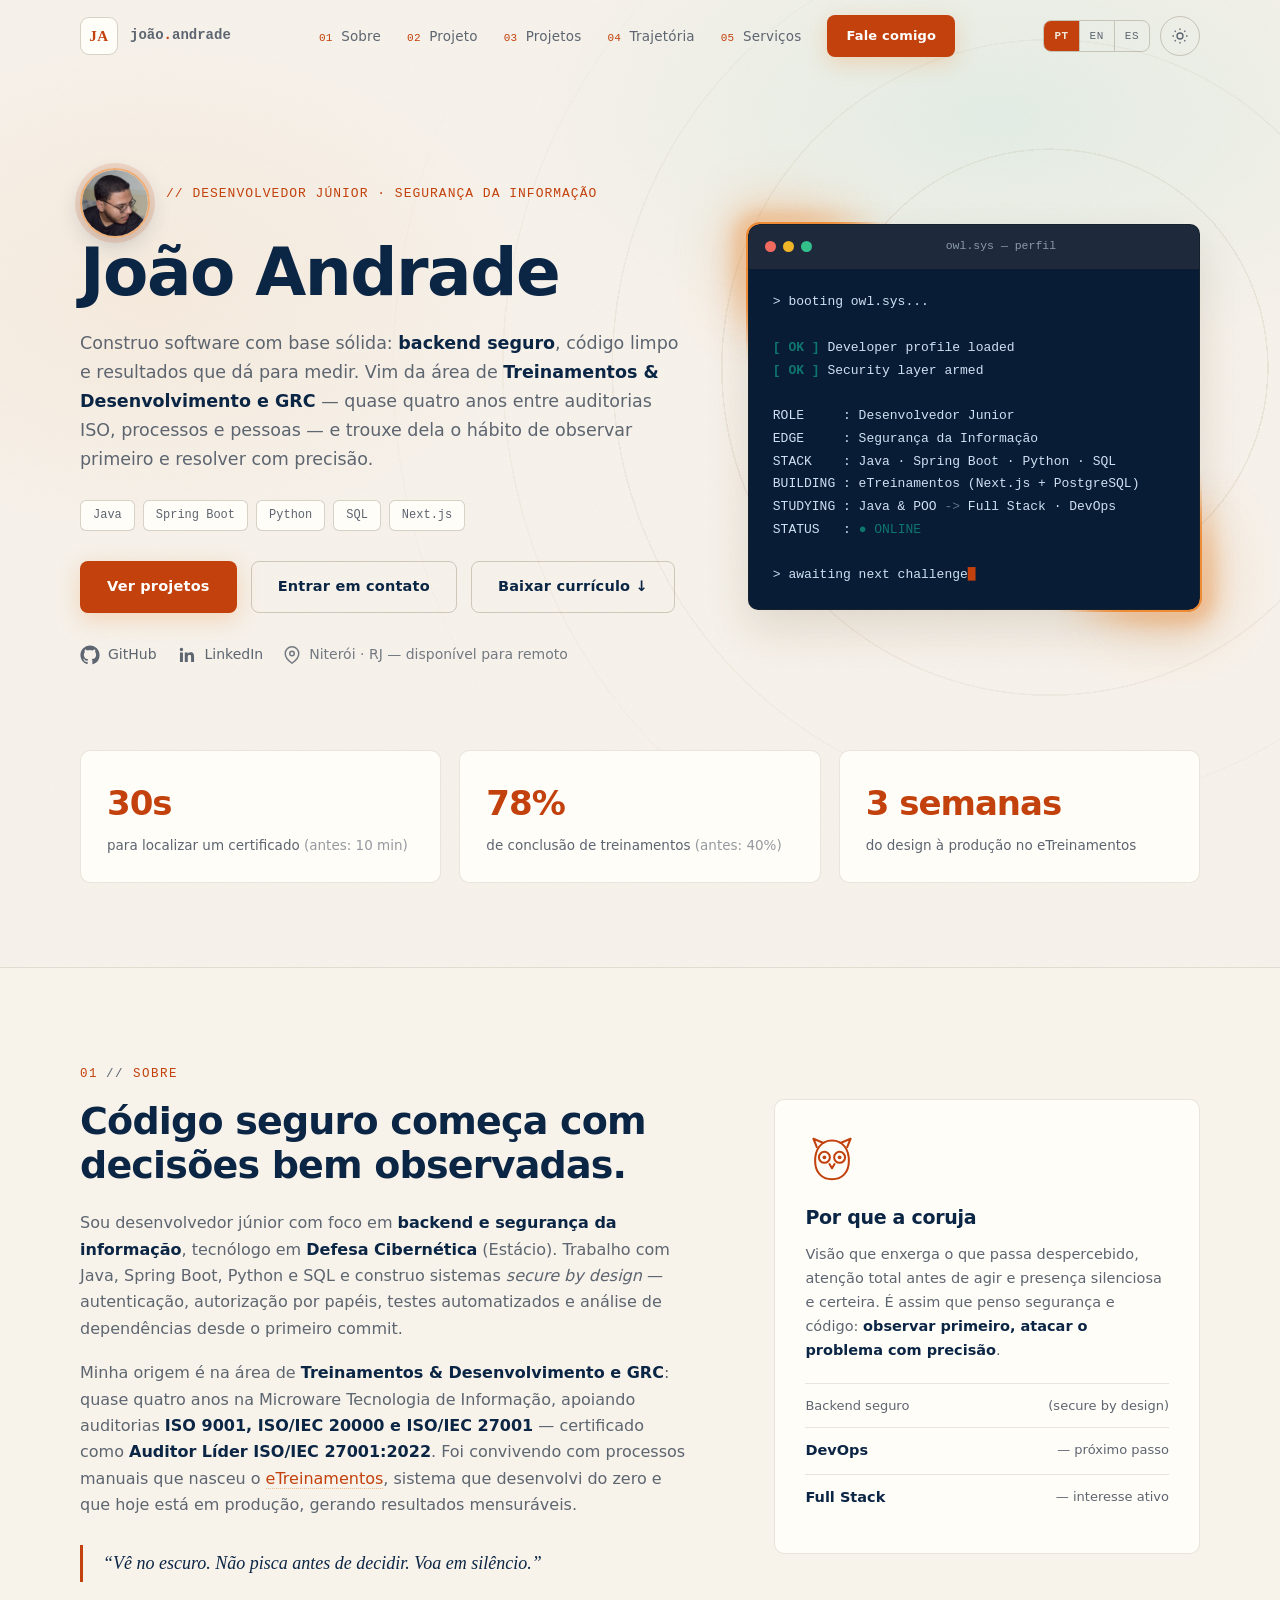
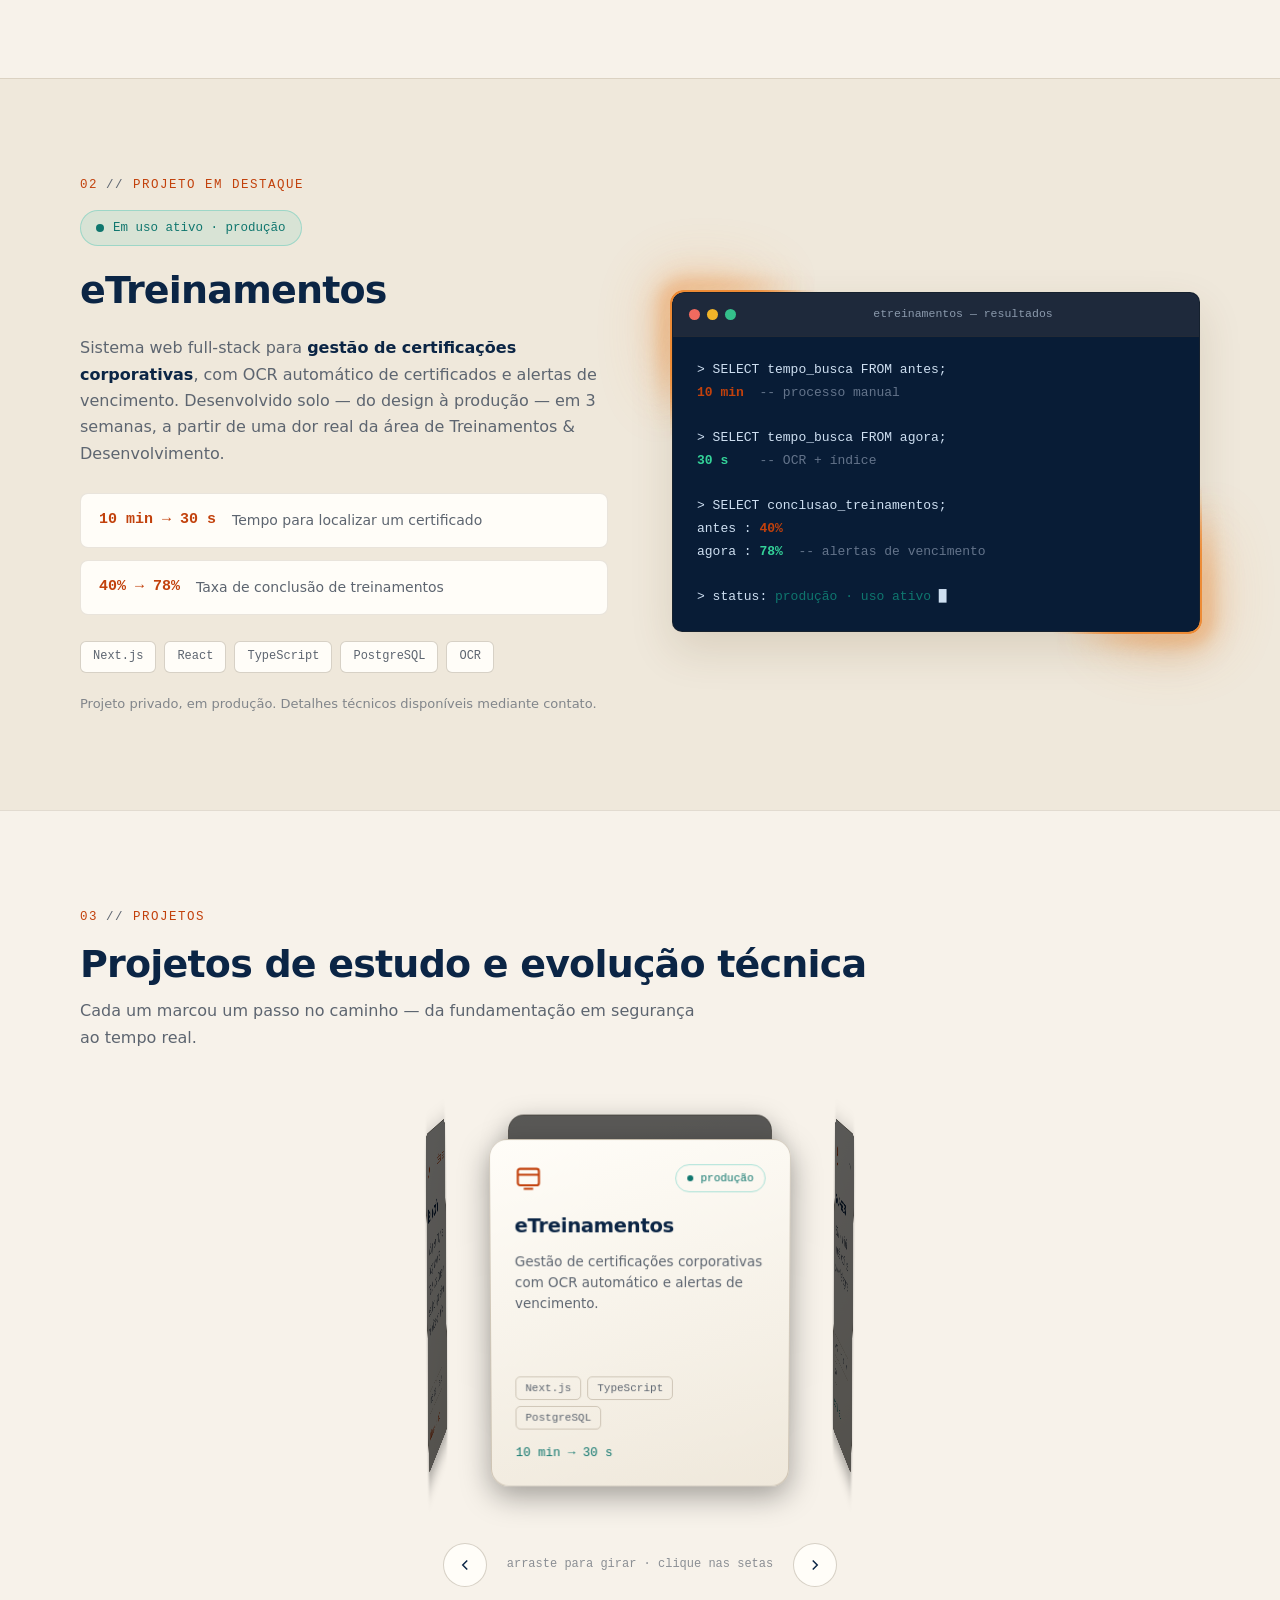
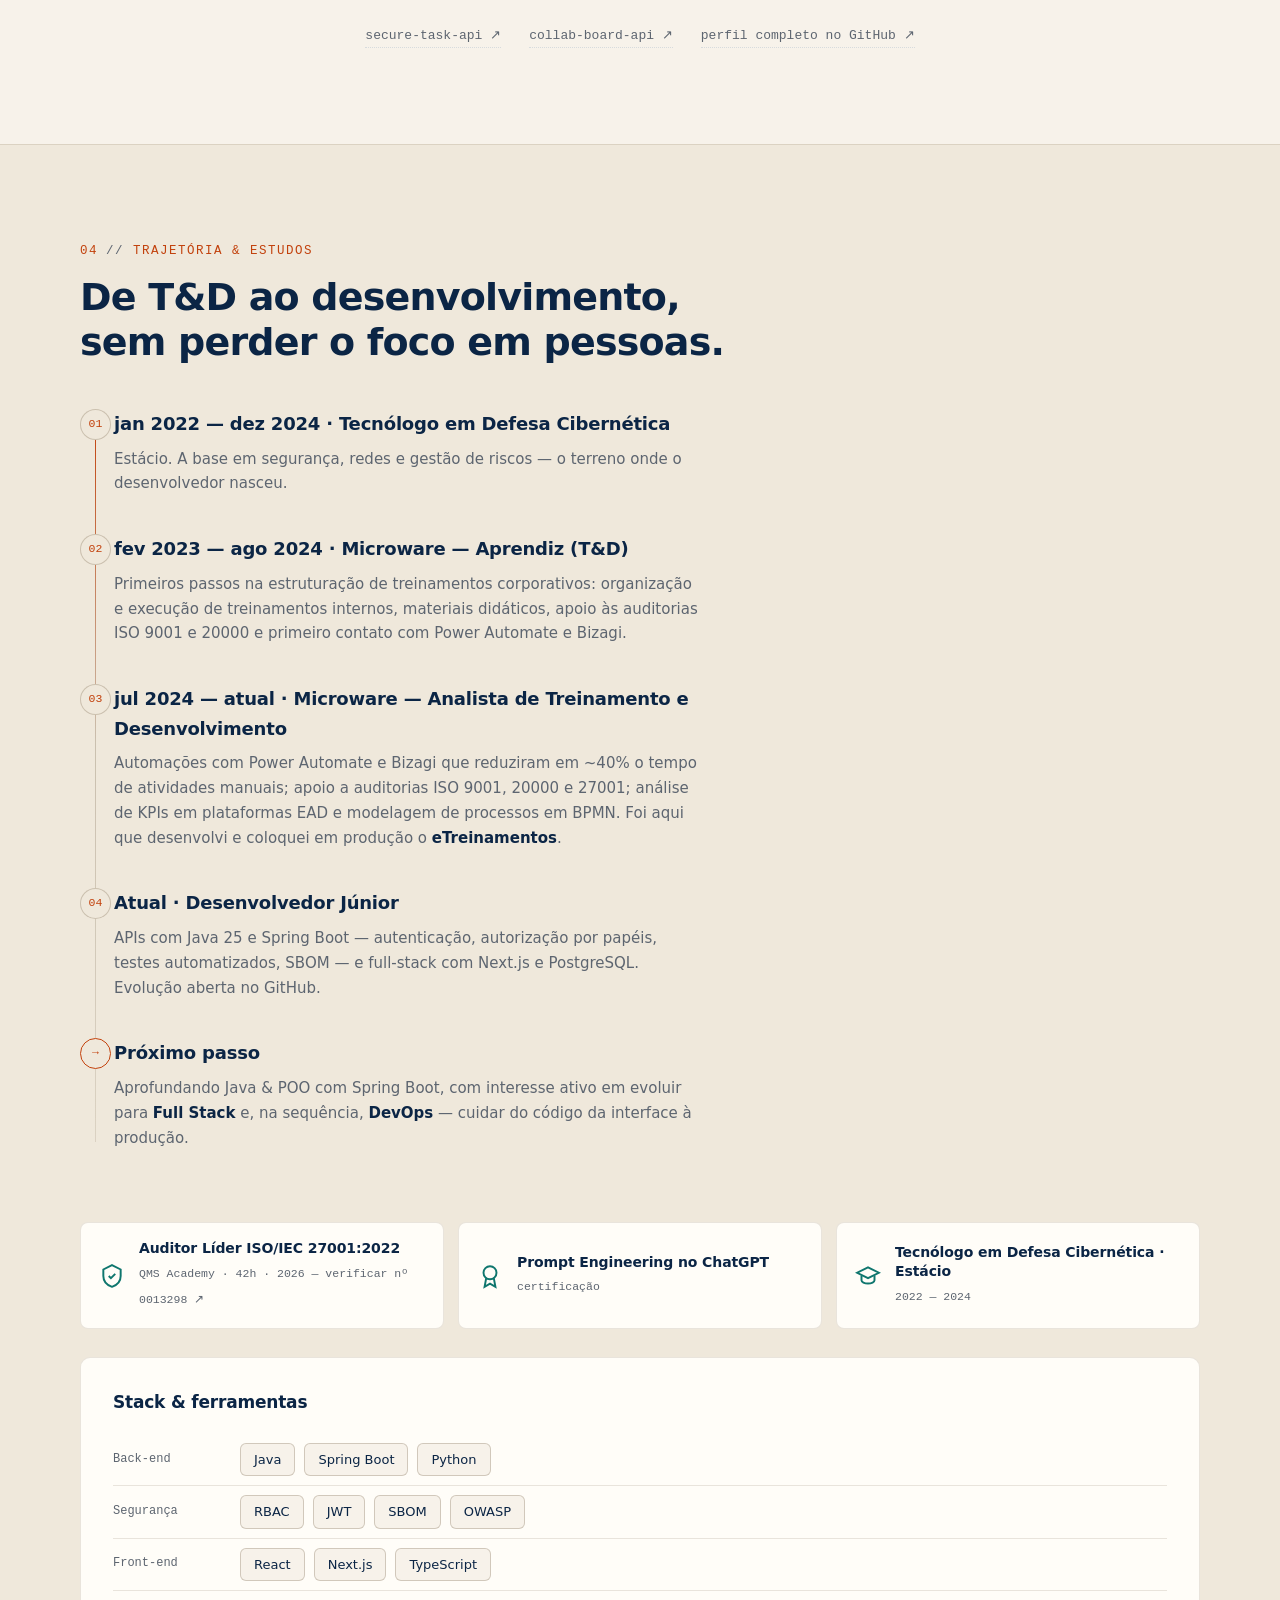
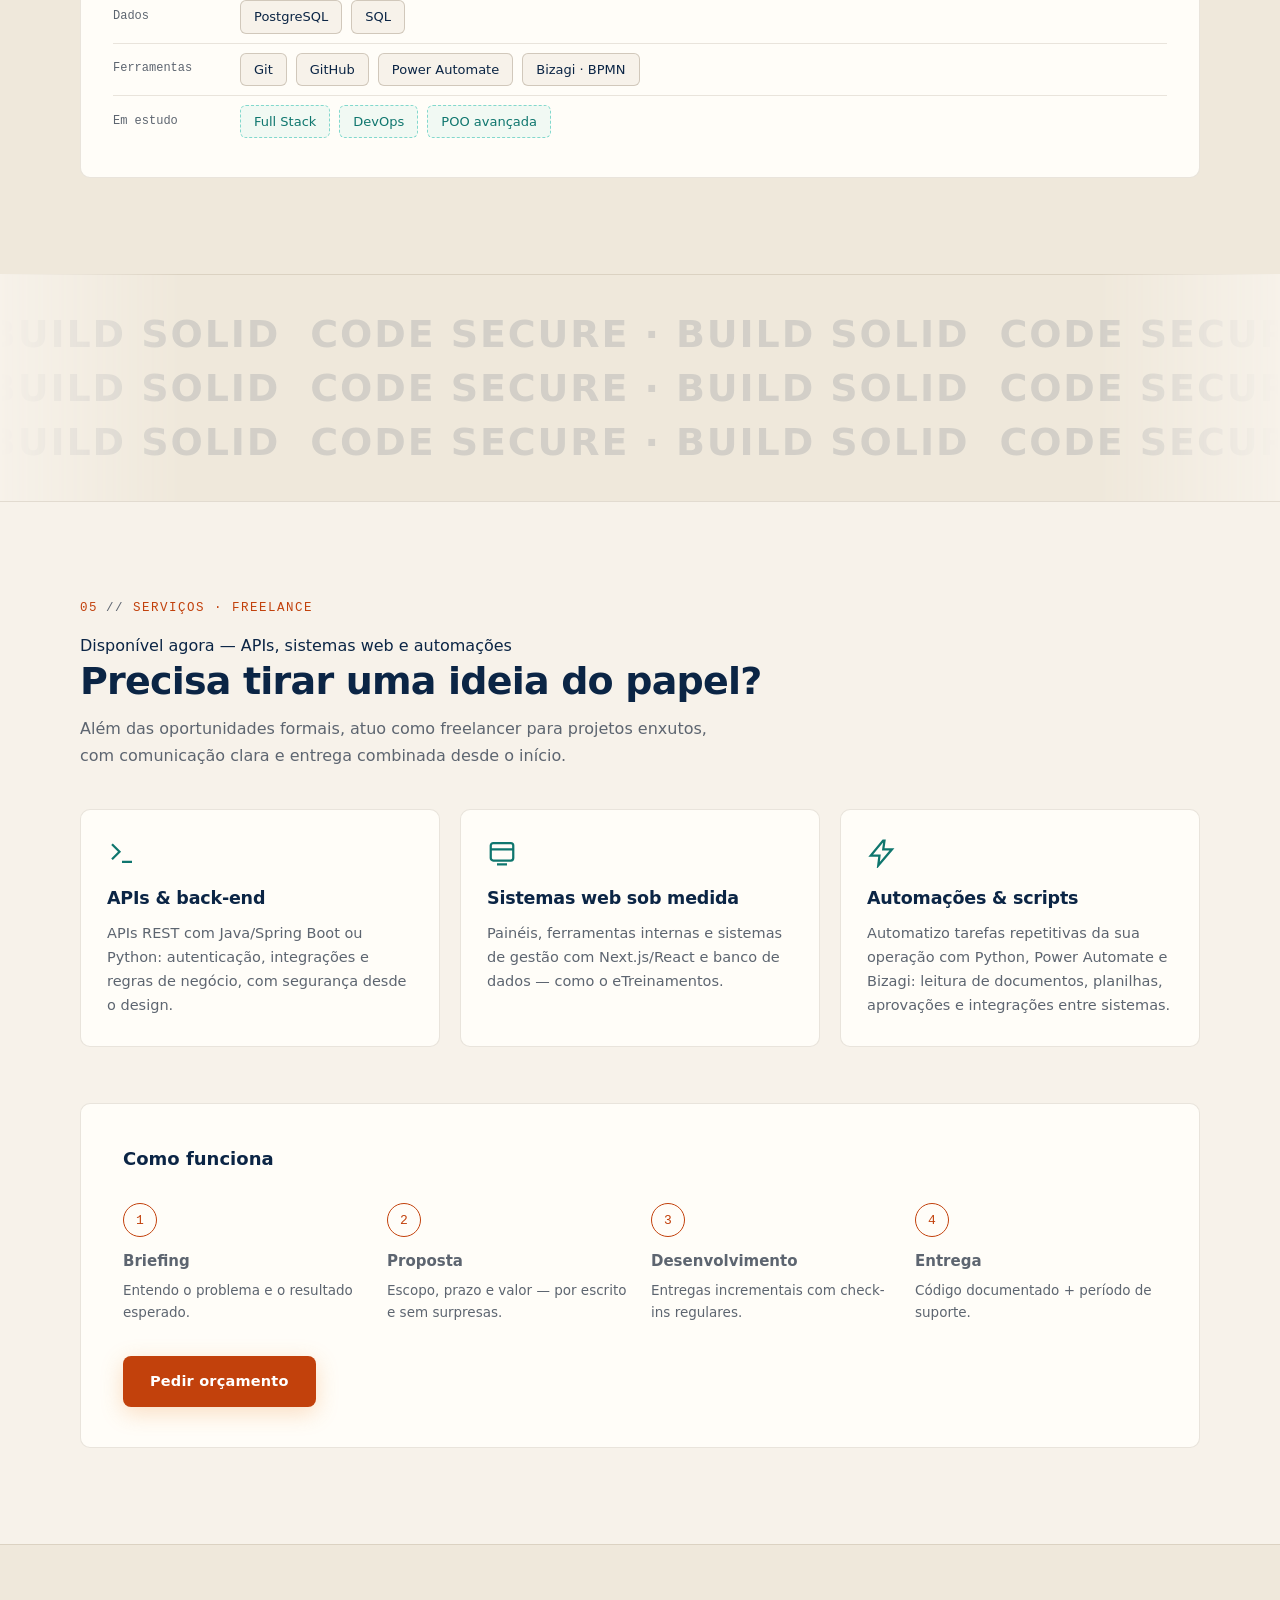
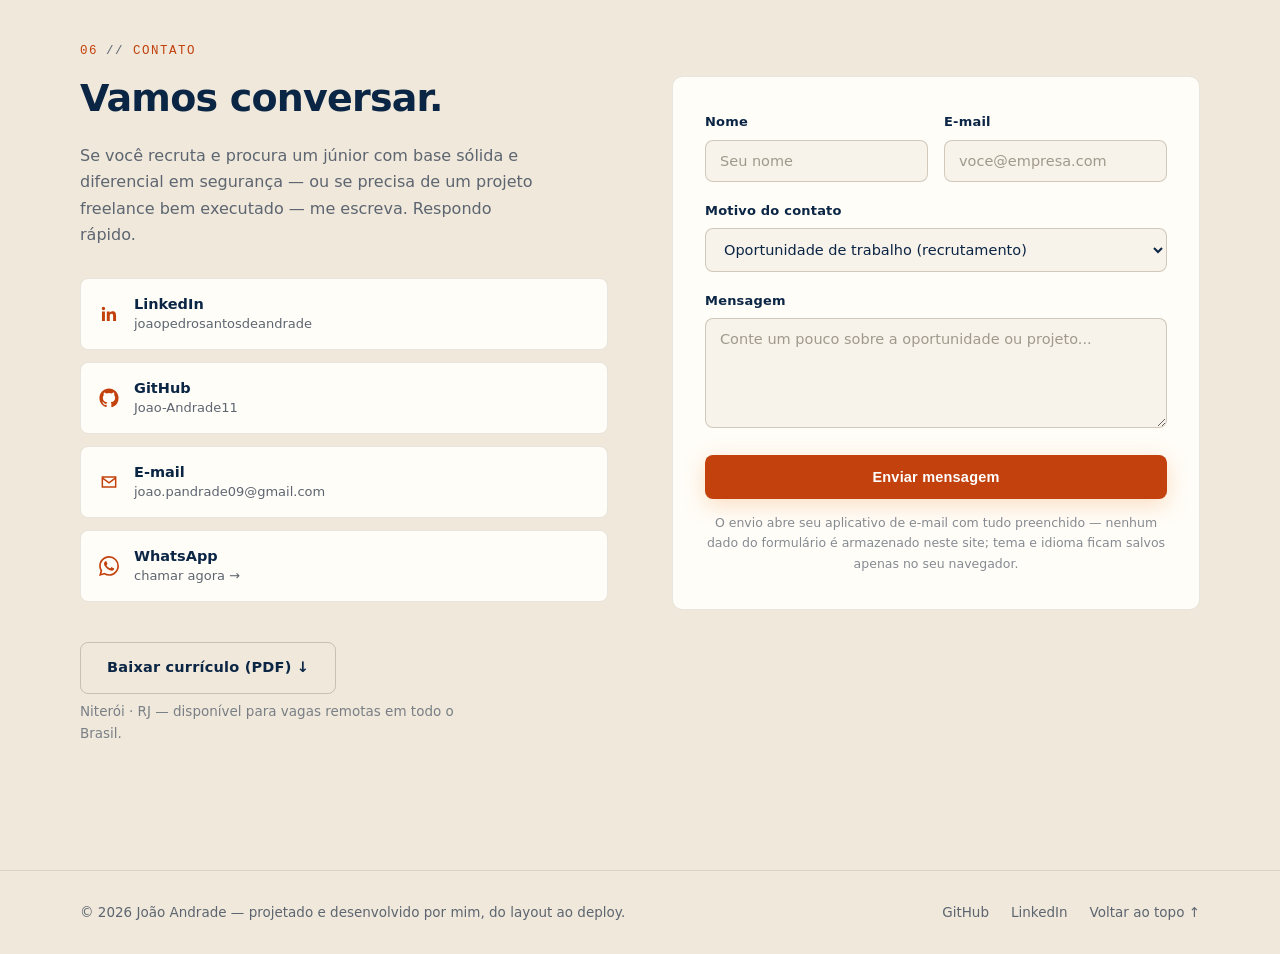
==== commit 39c5353d: "feat: certificação ISO 27001 com entidade, ano, carga e link de verificação (site, JSON-LD, CV)" ====
--- a/index.html
+++ b/index.html
@@ -44,7 +44,7 @@
     "alumniOf": { "@type": "CollegeOrUniversity", "name": "Estácio" },
     "knowsAbout": ["Java", "Spring Boot", "Python", "SQL", "Next.js", "Segurança da Informação", "ISO/IEC 27001", "GRC"],
     "hasCredential": [
-      { "@type": "EducationalOccupationalCredential", "name": "Auditor Líder ISO/IEC 27001:2022" },
+      { "@type": "EducationalOccupationalCredential", "name": "ISO/IEC 27001:2022 Lead Auditor", "credentialCategory": "certification", "provider": { "@type": "Organization", "name": "QMS Academy" }, "dateCreated": "2026-04-10", "identifier": "0013298", "url": "https://treinamentoiso.com.br/certificate" },
       { "@type": "EducationalOccupationalCredential", "name": "Tecnólogo em Defesa Cibernética" }
     ]
   }
@@ -450,7 +450,7 @@
         <div class="certs reveal">
           <div class="certs__item">
             <svg viewBox="0 0 24 24" fill="none" stroke="currentColor" stroke-width="1.8" aria-hidden="true"><path d="M12 2l8 4v6c0 5-3.5 8.5-8 10-4.5-1.5-8-5-8-10V6l8-4z"/><path d="m9 12 2 2 4-4"/></svg>
-            <div><strong data-i18n="c1">Auditor Líder ISO/IEC 27001:2022</strong><span data-i18n="c.cert">certificação</span></div>
+            <div><strong data-i18n="c1">Auditor Líder ISO/IEC 27001:2022</strong><span data-i18n-html="c1.meta">QMS Academy · 42h · 2026 — <a href="https://treinamentoiso.com.br/certificate" target="_blank" rel="noopener">verificar nº 0013298 ↗</a></span></div>
           </div>
           <div class="certs__item">
             <svg viewBox="0 0 24 24" fill="none" stroke="currentColor" stroke-width="1.8" aria-hidden="true"><circle cx="12" cy="9" r="6"/><path d="M8.5 14 7 22l5-3 5 3-1.5-8"/></svg>
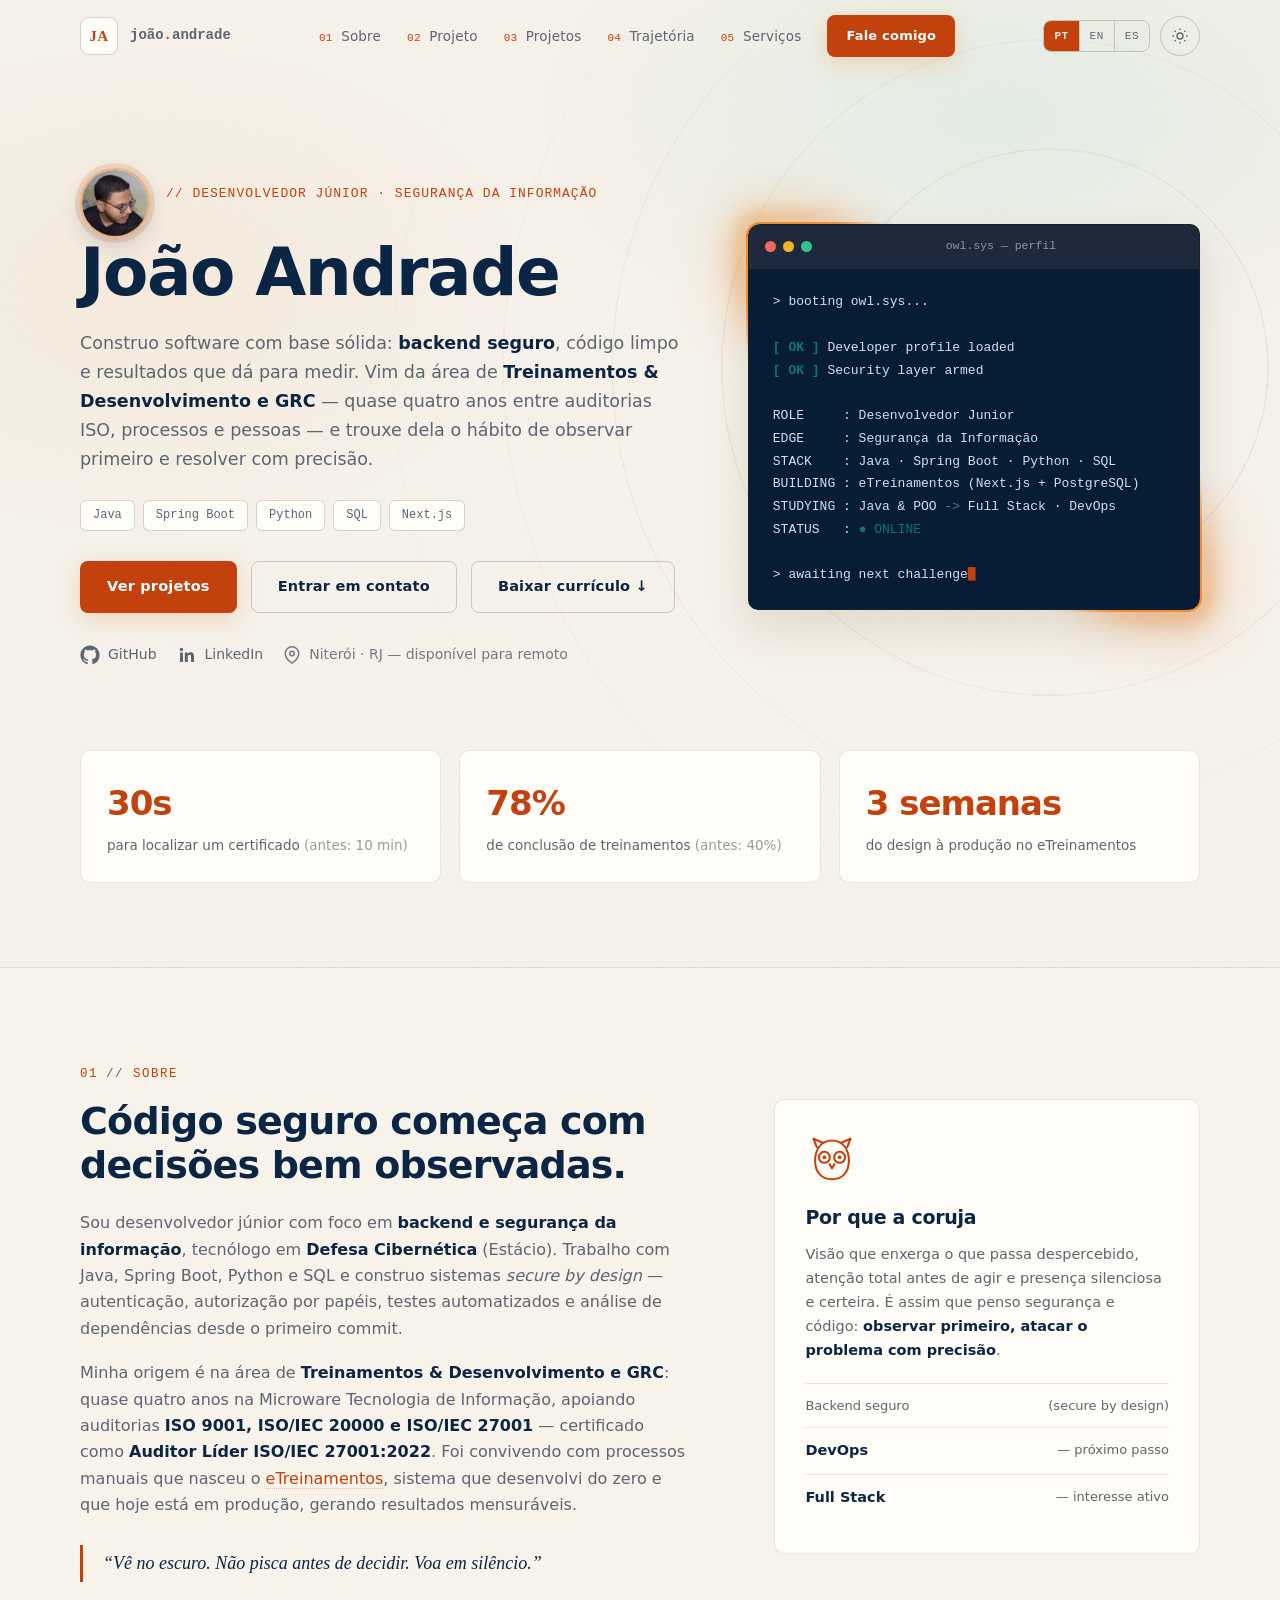
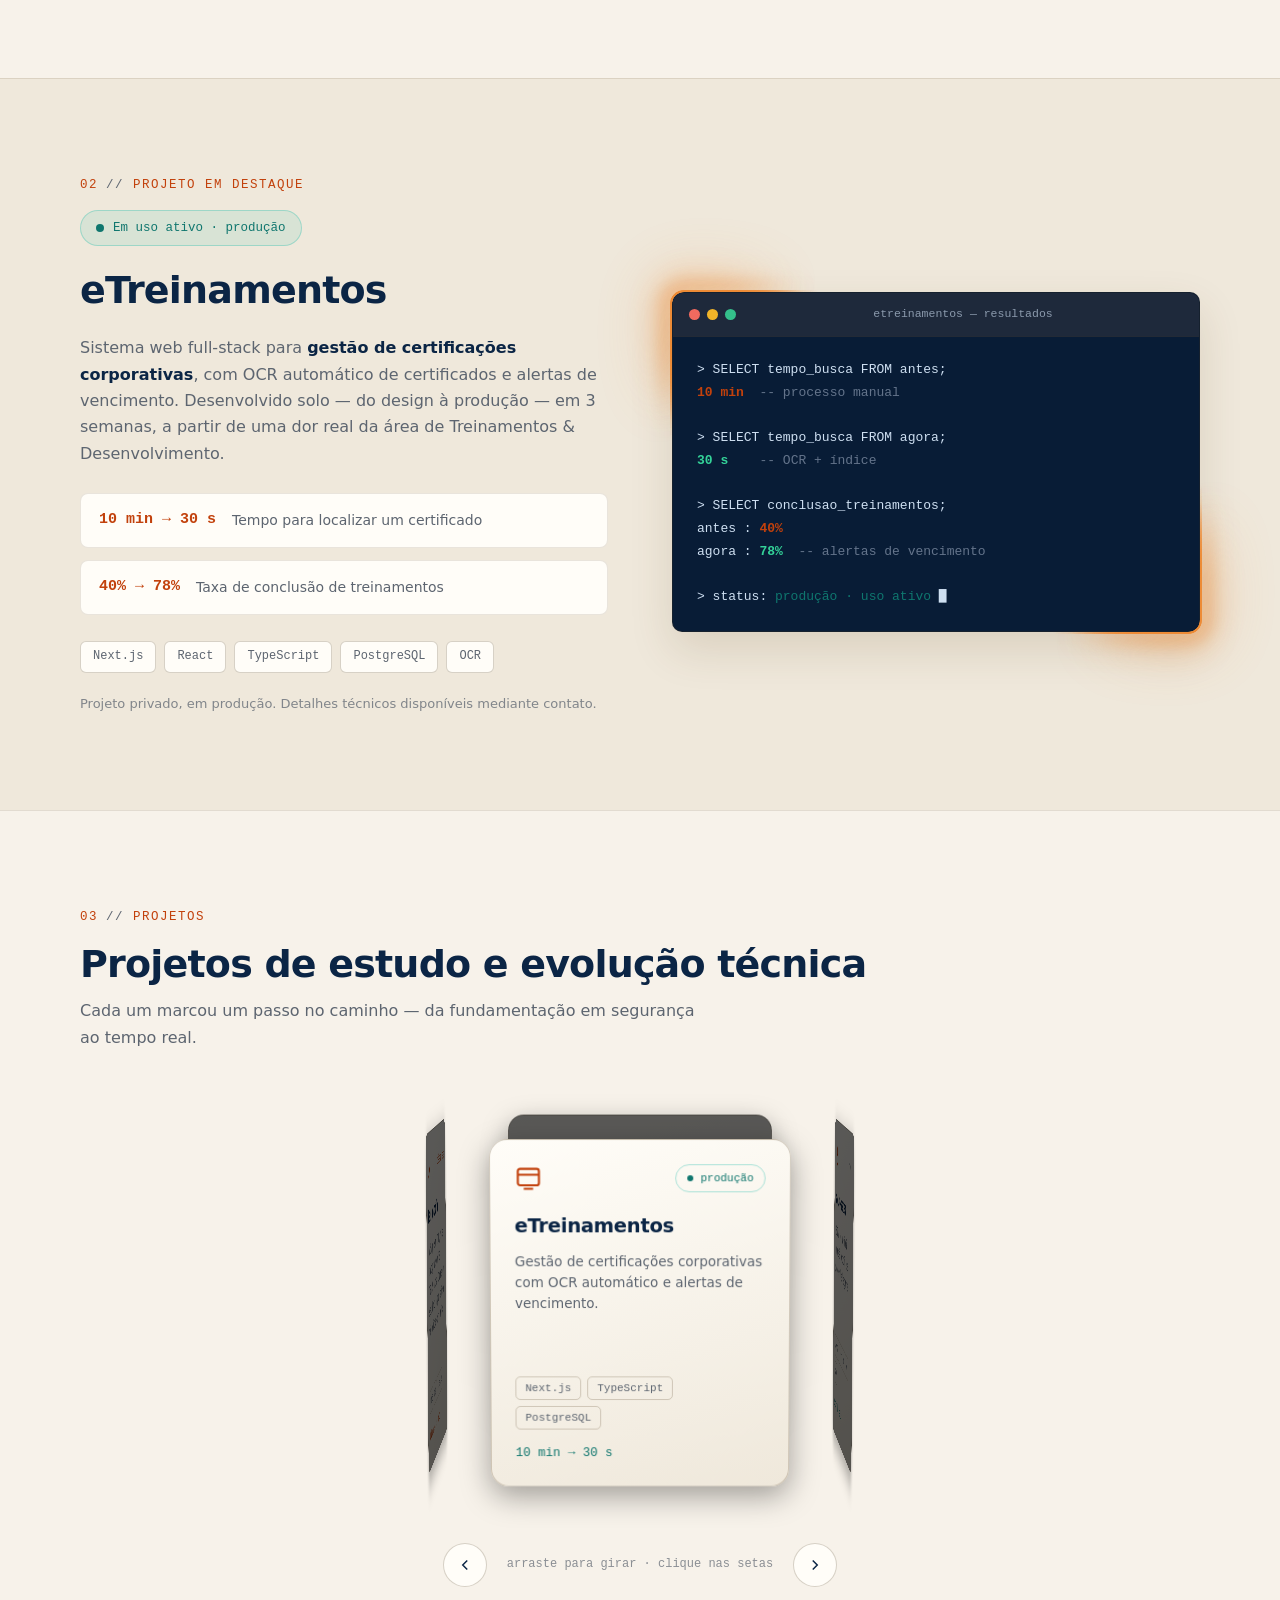
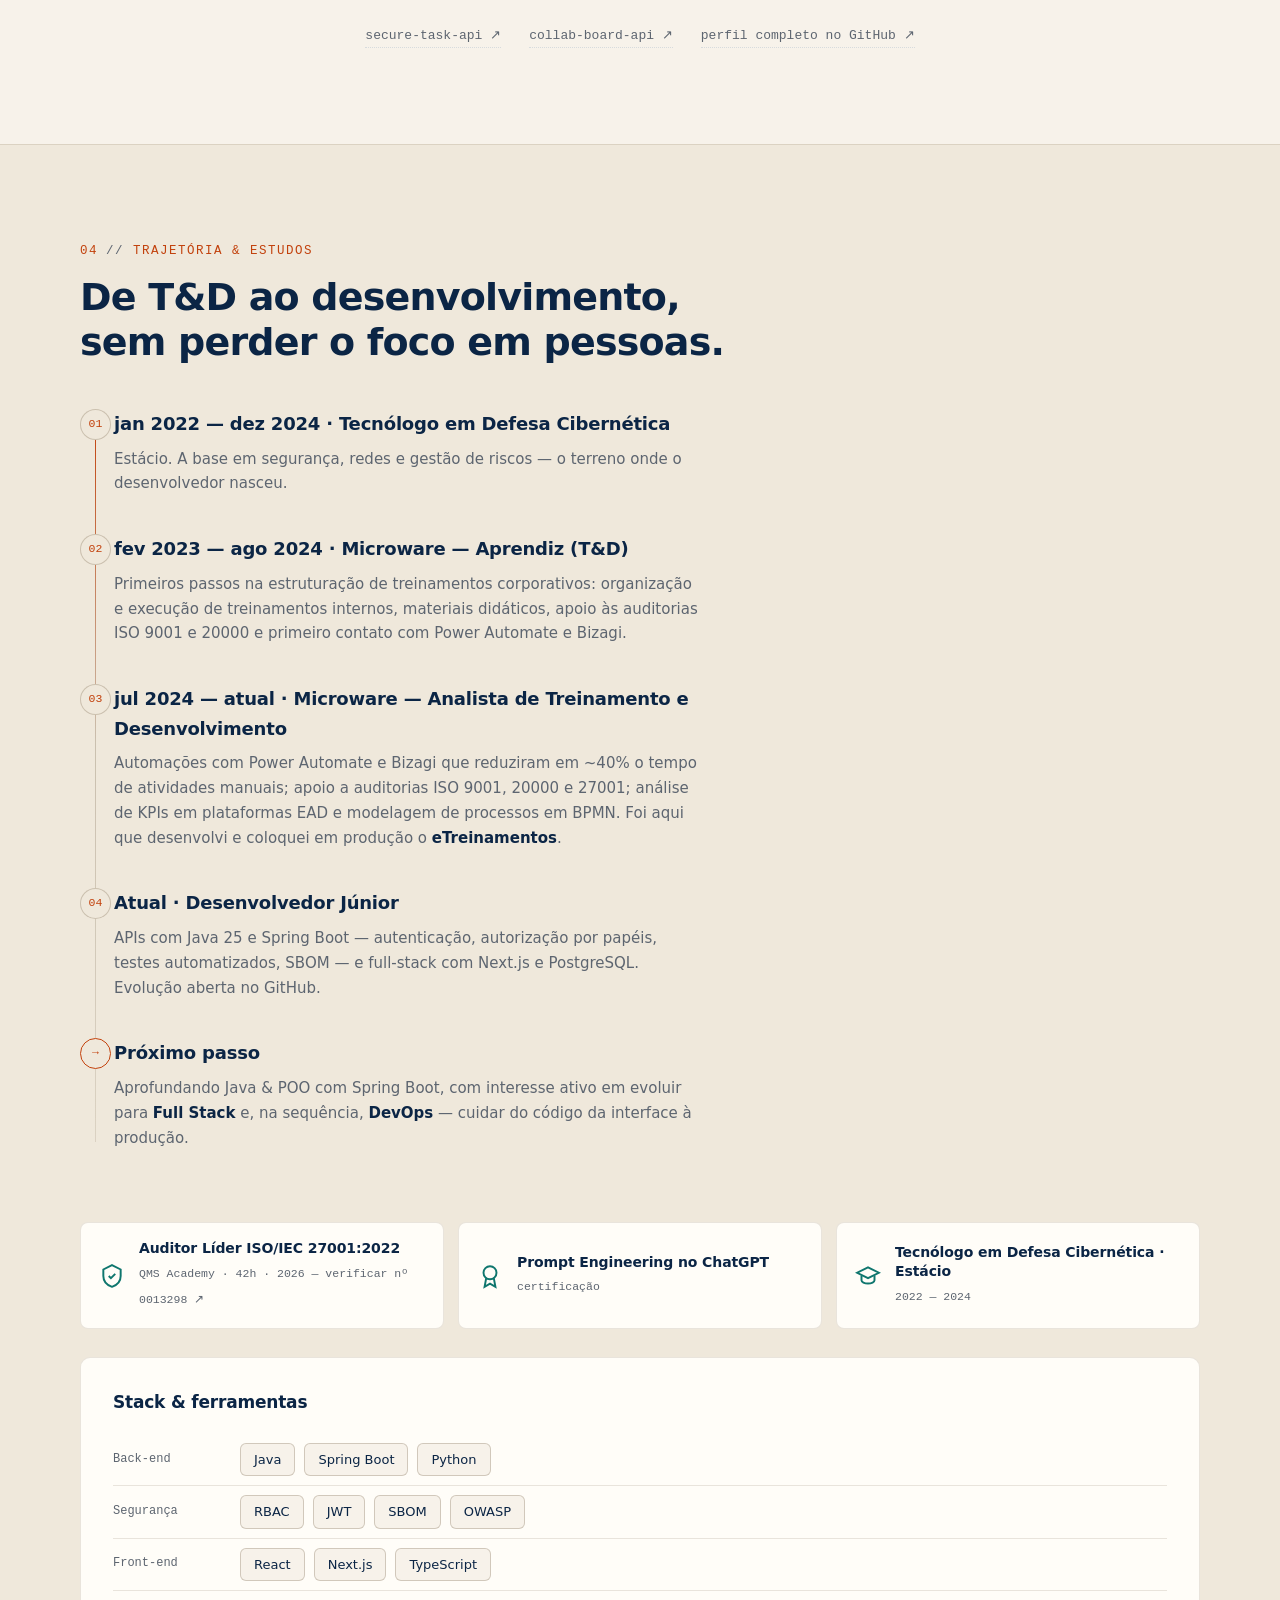
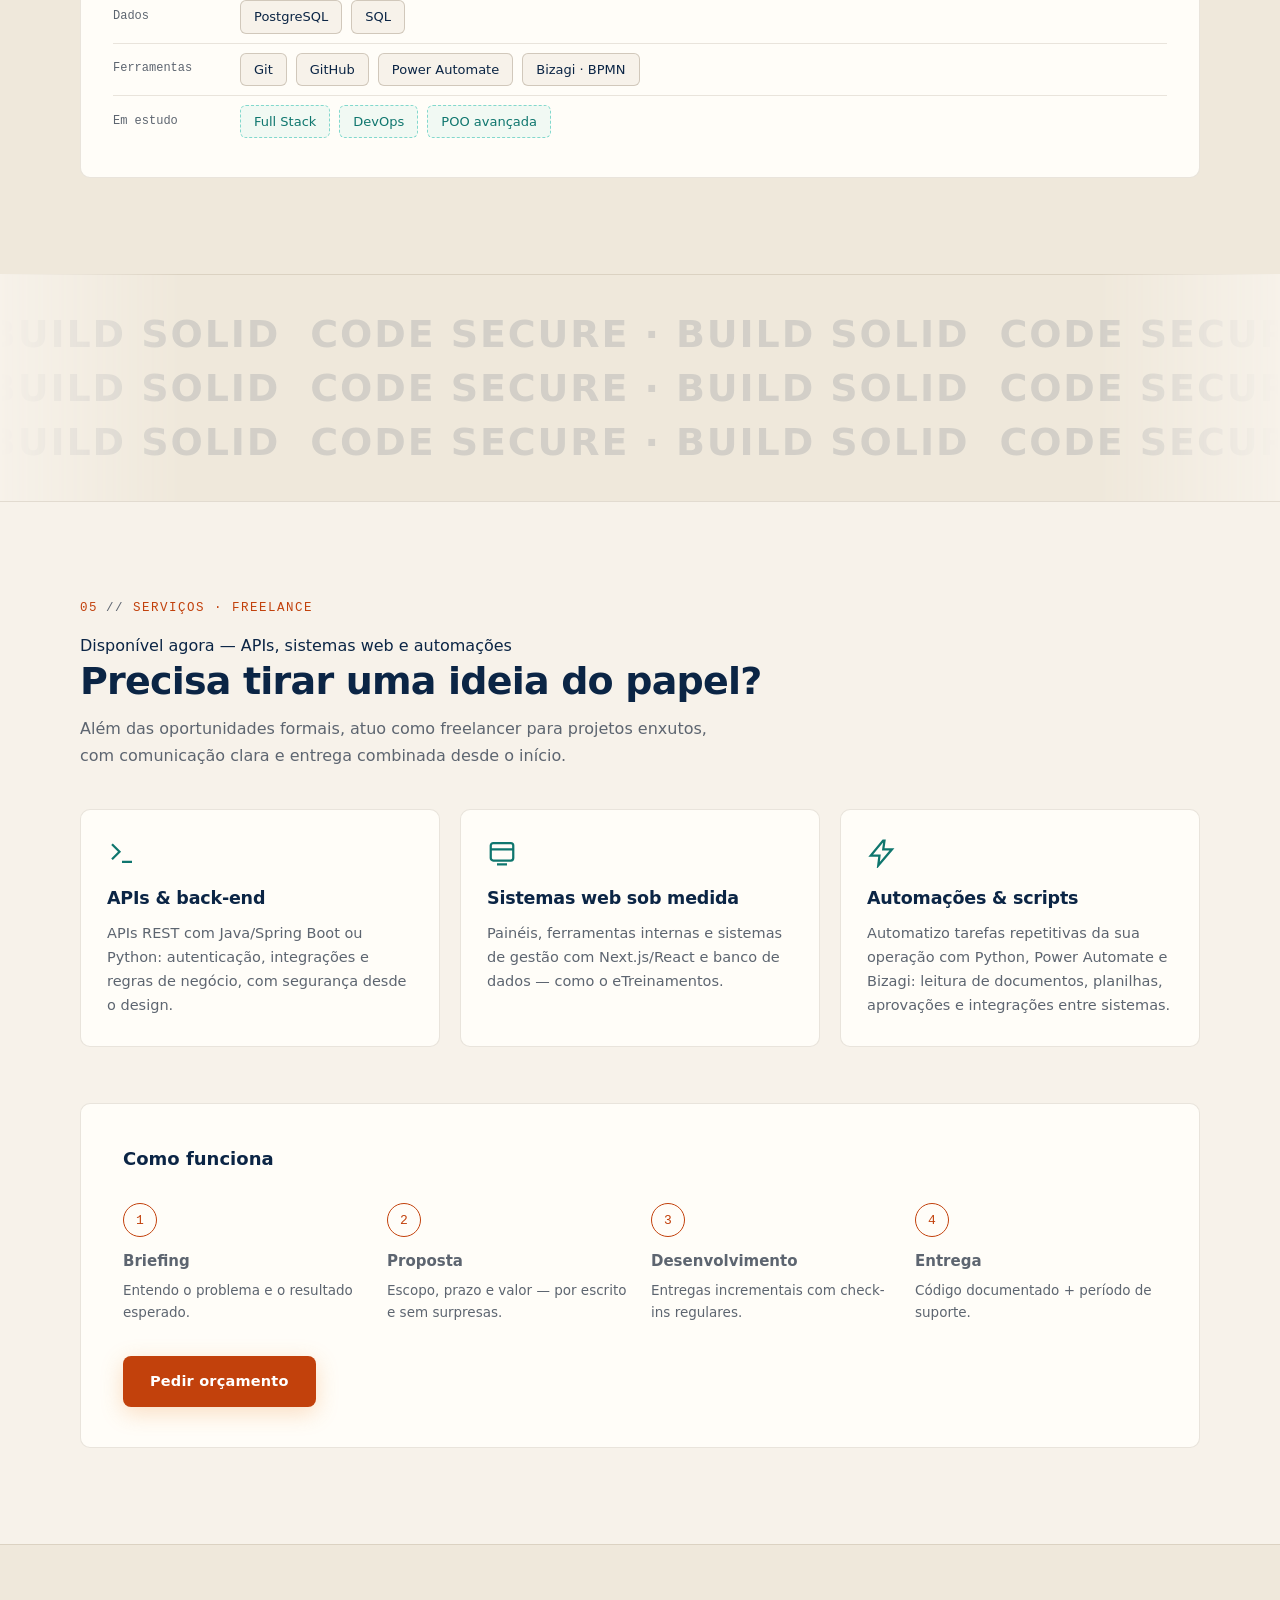
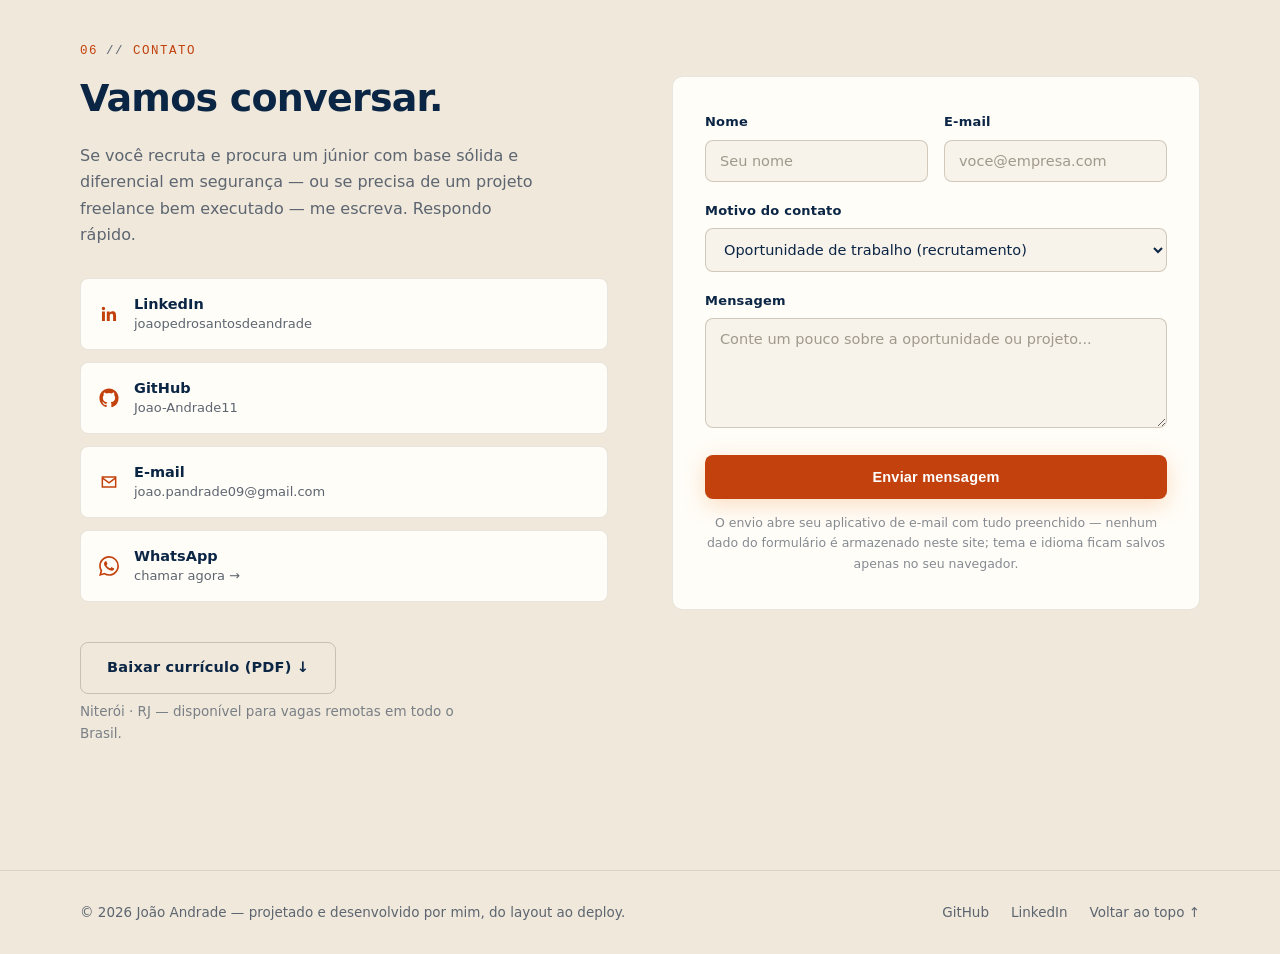
==== commit f855aab3: "feat(fase5): LICENSE MIT c/ crédito Originkit, robots, sitemap, 404, CI (html-validate+links+Lightho" ====
--- a/index.html
+++ b/index.html
@@ -3,7 +3,7 @@
 <head>
   <meta charset="UTF-8" />
   <meta name="viewport" content="width=device-width, initial-scale=1.0" />
-  <title>João Andrade — Desenvolvedor Júnior | Segurança da Informação &amp; GRC</title>
+  <title>João Andrade — Dev Júnior · Segurança da Informação &amp; GRC</title>
   <meta name="description" content="João Andrade, desenvolvedor júnior com diferencial em Segurança da Informação e GRC. Auditor Líder ISO/IEC 27001:2022, tecnólogo em Defesa Cibernética. Java, Spring Boot, Python e SQL. Criador do eTreinamentos. Disponível para oportunidades e projetos freelance." />
   <meta property="og:title" content="João Andrade — Desenvolvedor Júnior" />
   <meta property="og:description" content="Backend seguro, código sólido e resultados mensuráveis. Java · Spring Boot · Python · SQL." />
@@ -73,15 +73,15 @@
 
       <div class="nav__utils">
         <div class="lang" id="langSwitch" role="group" aria-label="Idioma / Language / Idioma">
-          <button class="lang__btn is-active" data-lang="pt">PT</button>
-          <button class="lang__btn" data-lang="en">EN</button>
-          <button class="lang__btn" data-lang="es">ES</button>
-        </div>
-        <button class="theme-toggle" id="themeToggle" aria-label="Alternar entre tema escuro e claro" data-i18n-aria="a11y.theme">
+          <button type="button" class="lang__btn is-active" data-lang="pt">PT</button>
+          <button type="button" class="lang__btn" data-lang="en">EN</button>
+          <button type="button" class="lang__btn" data-lang="es">ES</button>
+        </div>
+        <button type="button" class="theme-toggle" id="themeToggle" aria-label="Alternar entre tema escuro e claro" data-i18n-aria="a11y.theme">
           <svg class="icon-moon" viewBox="0 0 24 24" fill="none" stroke="currentColor" stroke-width="1.8" width="18" height="18" aria-hidden="true"><path d="M21 12.8A9 9 0 1 1 11.2 3a7 7 0 0 0 9.8 9.8z"/></svg>
           <svg class="icon-sun" viewBox="0 0 24 24" fill="none" stroke="currentColor" stroke-width="1.8" width="18" height="18" aria-hidden="true"><circle cx="12" cy="12" r="4"/><path d="M12 2v2M12 20v2M4.9 4.9l1.4 1.4M17.7 17.7l1.4 1.4M2 12h2M20 12h2M4.9 19.1l1.4-1.4M17.7 6.3l1.4-1.4"/></svg>
         </button>
-        <button class="nav__toggle" id="navToggle" aria-label="Abrir menu" aria-expanded="false" data-i18n-aria="a11y.menu">
+        <button type="button" class="nav__toggle" id="navToggle" aria-label="Abrir menu" aria-expanded="false" data-i18n-aria="a11y.menu">
           <span></span><span></span><span></span>
         </button>
       </div>
@@ -365,11 +365,11 @@
           </div>
 
           <div class="rc__controls">
-            <button class="rc__btn" id="rcPrev" aria-label="Girar para o card anterior" data-i18n-aria="a11y.prev">
+            <button type="button" class="rc__btn" id="rcPrev" aria-label="Girar para o card anterior" data-i18n-aria="a11y.prev">
               <svg viewBox="0 0 24 24" fill="none" stroke="currentColor" stroke-width="2" width="18" height="18" aria-hidden="true"><path d="M15 18l-6-6 6-6"/></svg>
             </button>
             <span class="rc__hint" data-i18n="proj.hint">arraste para girar · clique nas setas</span>
-            <button class="rc__btn" id="rcNext" aria-label="Girar para o próximo card" data-i18n-aria="a11y.next">
+            <button type="button" class="rc__btn" id="rcNext" aria-label="Girar para o próximo card" data-i18n-aria="a11y.next">
               <svg viewBox="0 0 24 24" fill="none" stroke="currentColor" stroke-width="2" width="18" height="18" aria-hidden="true"><path d="M9 6l6 6-6 6"/></svg>
             </button>
           </div>
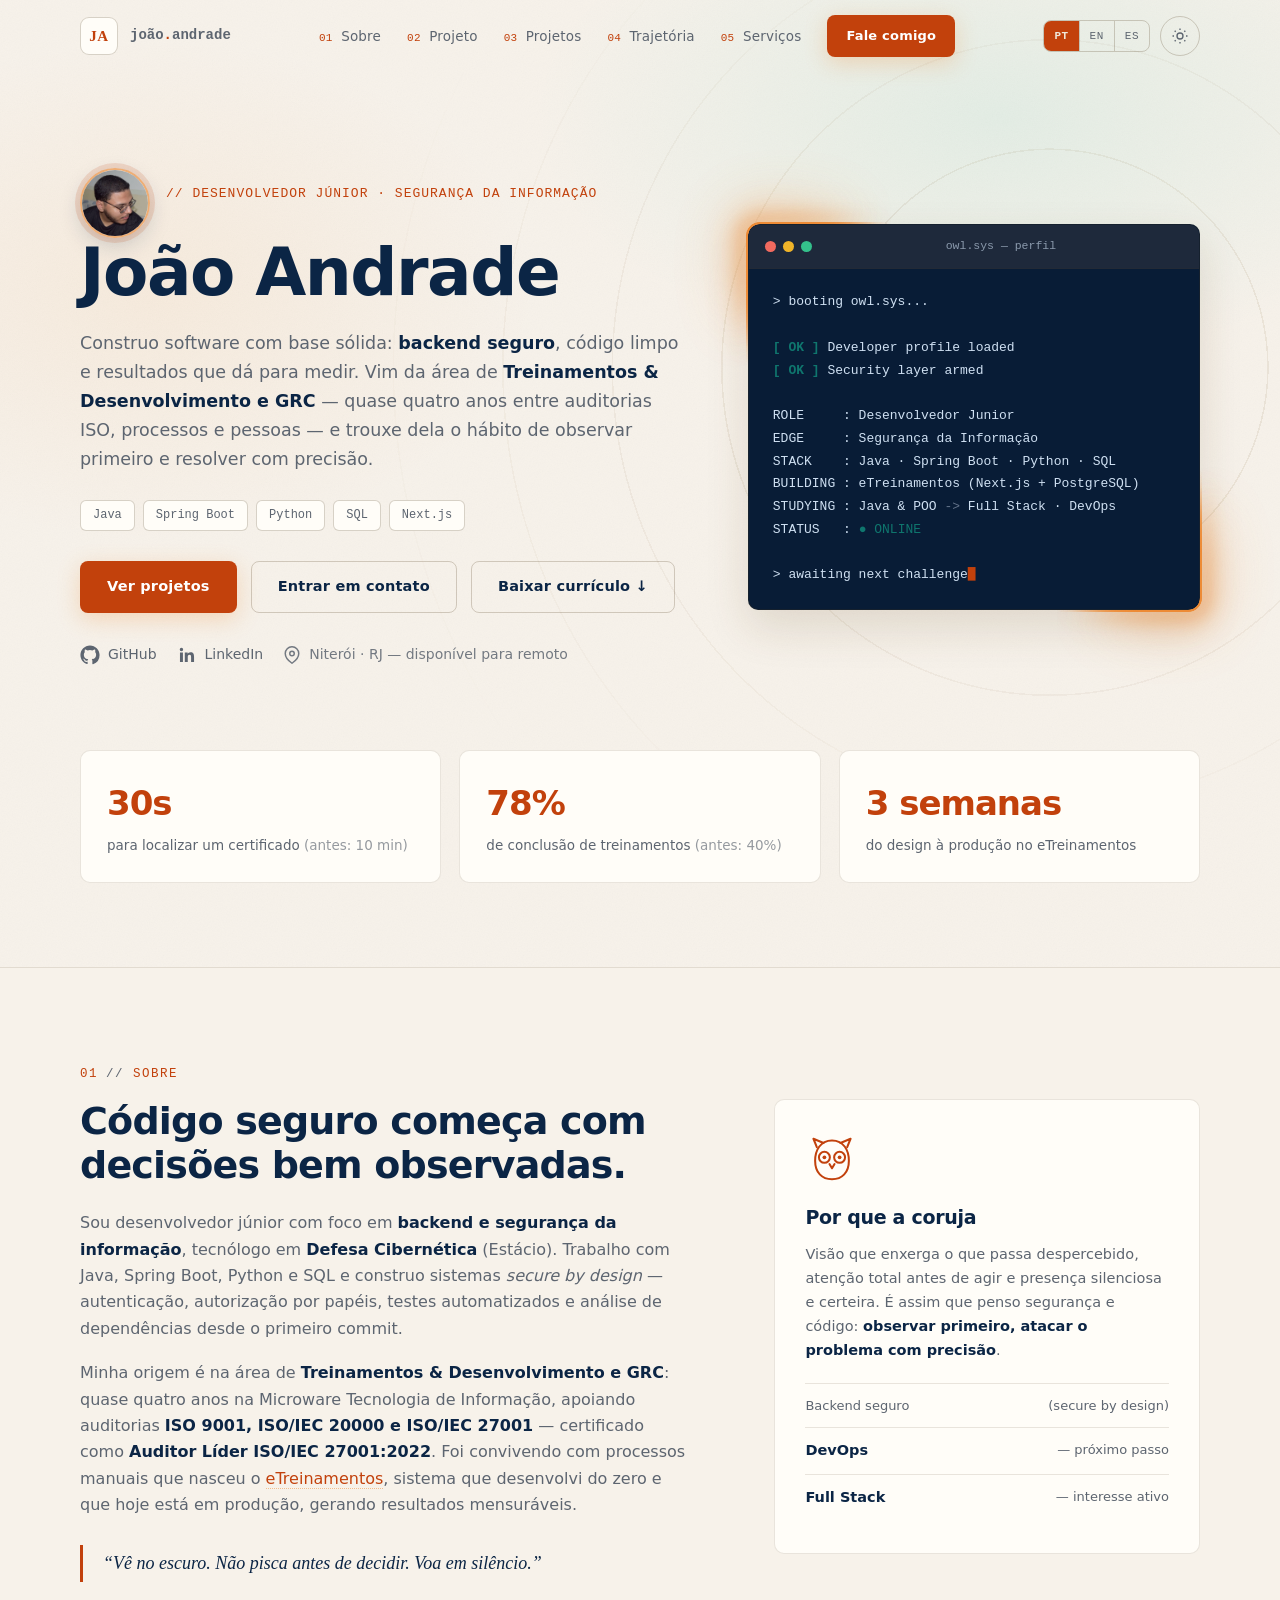
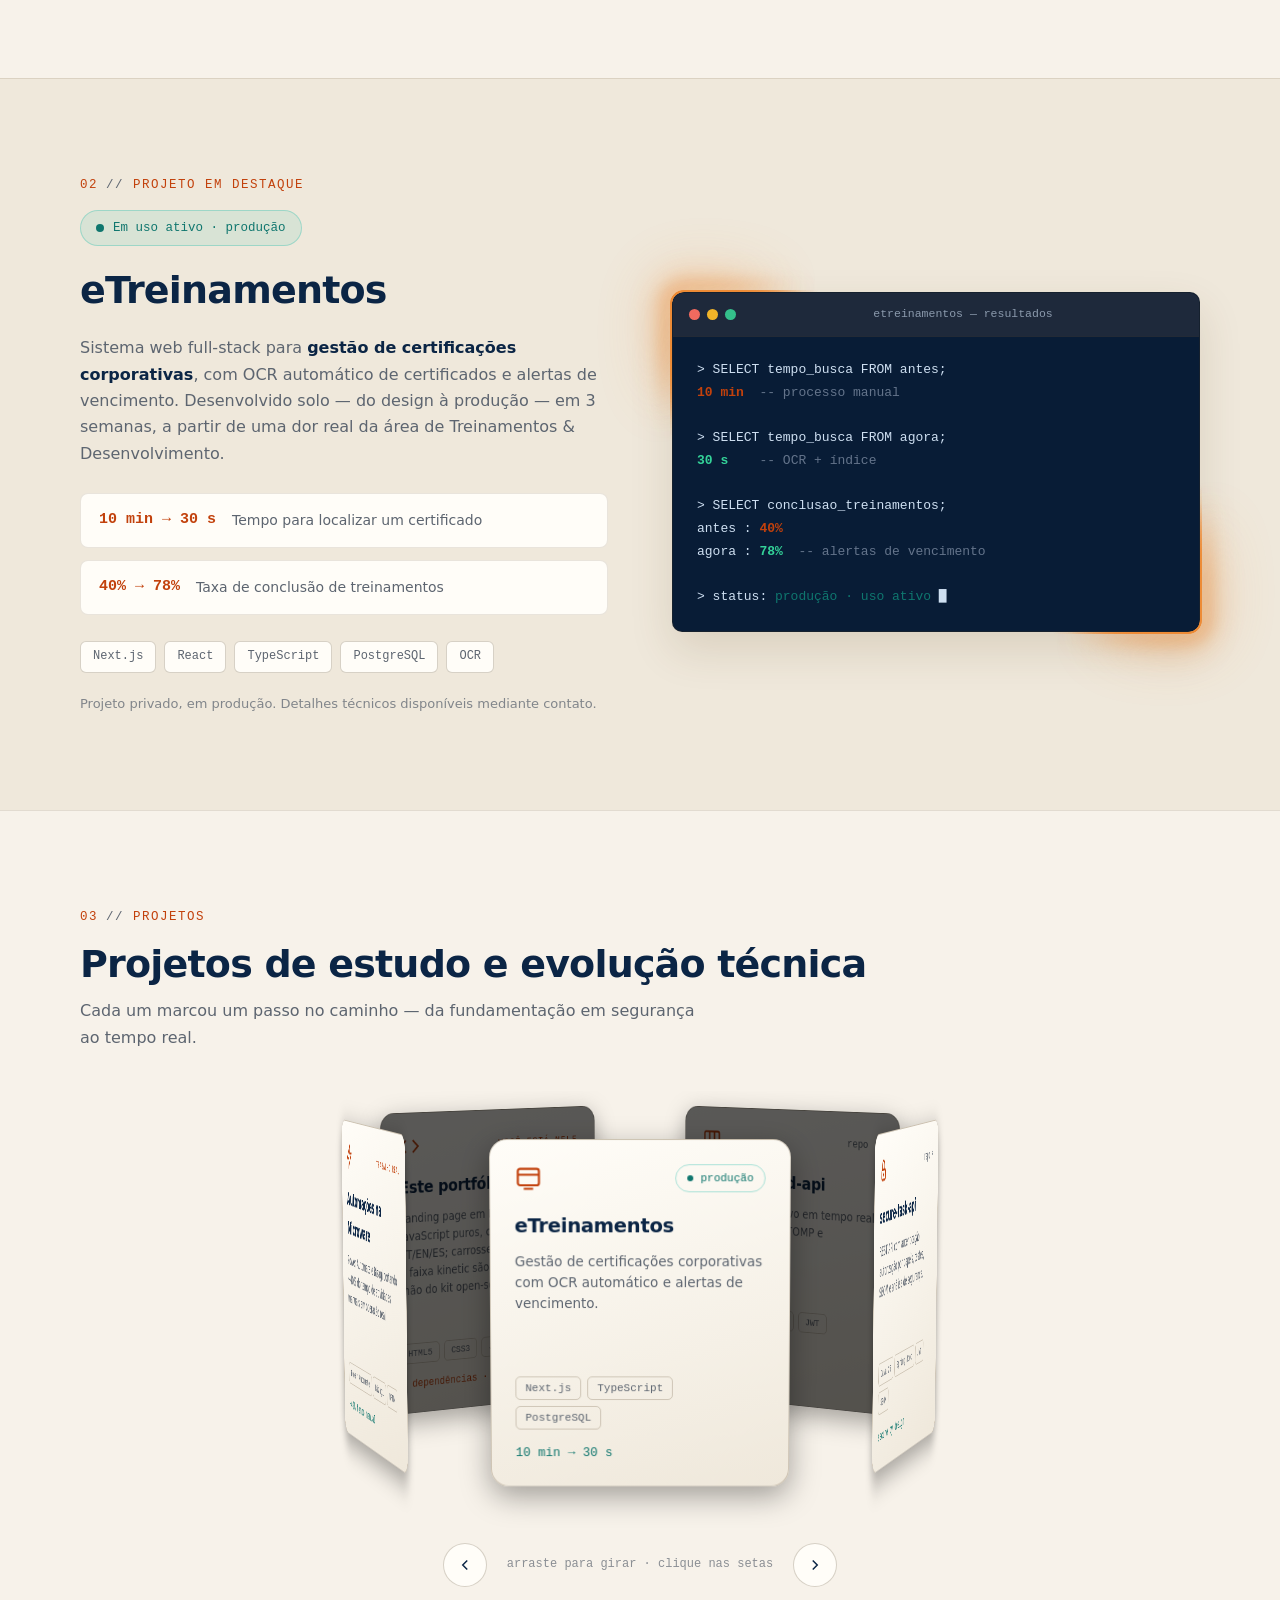
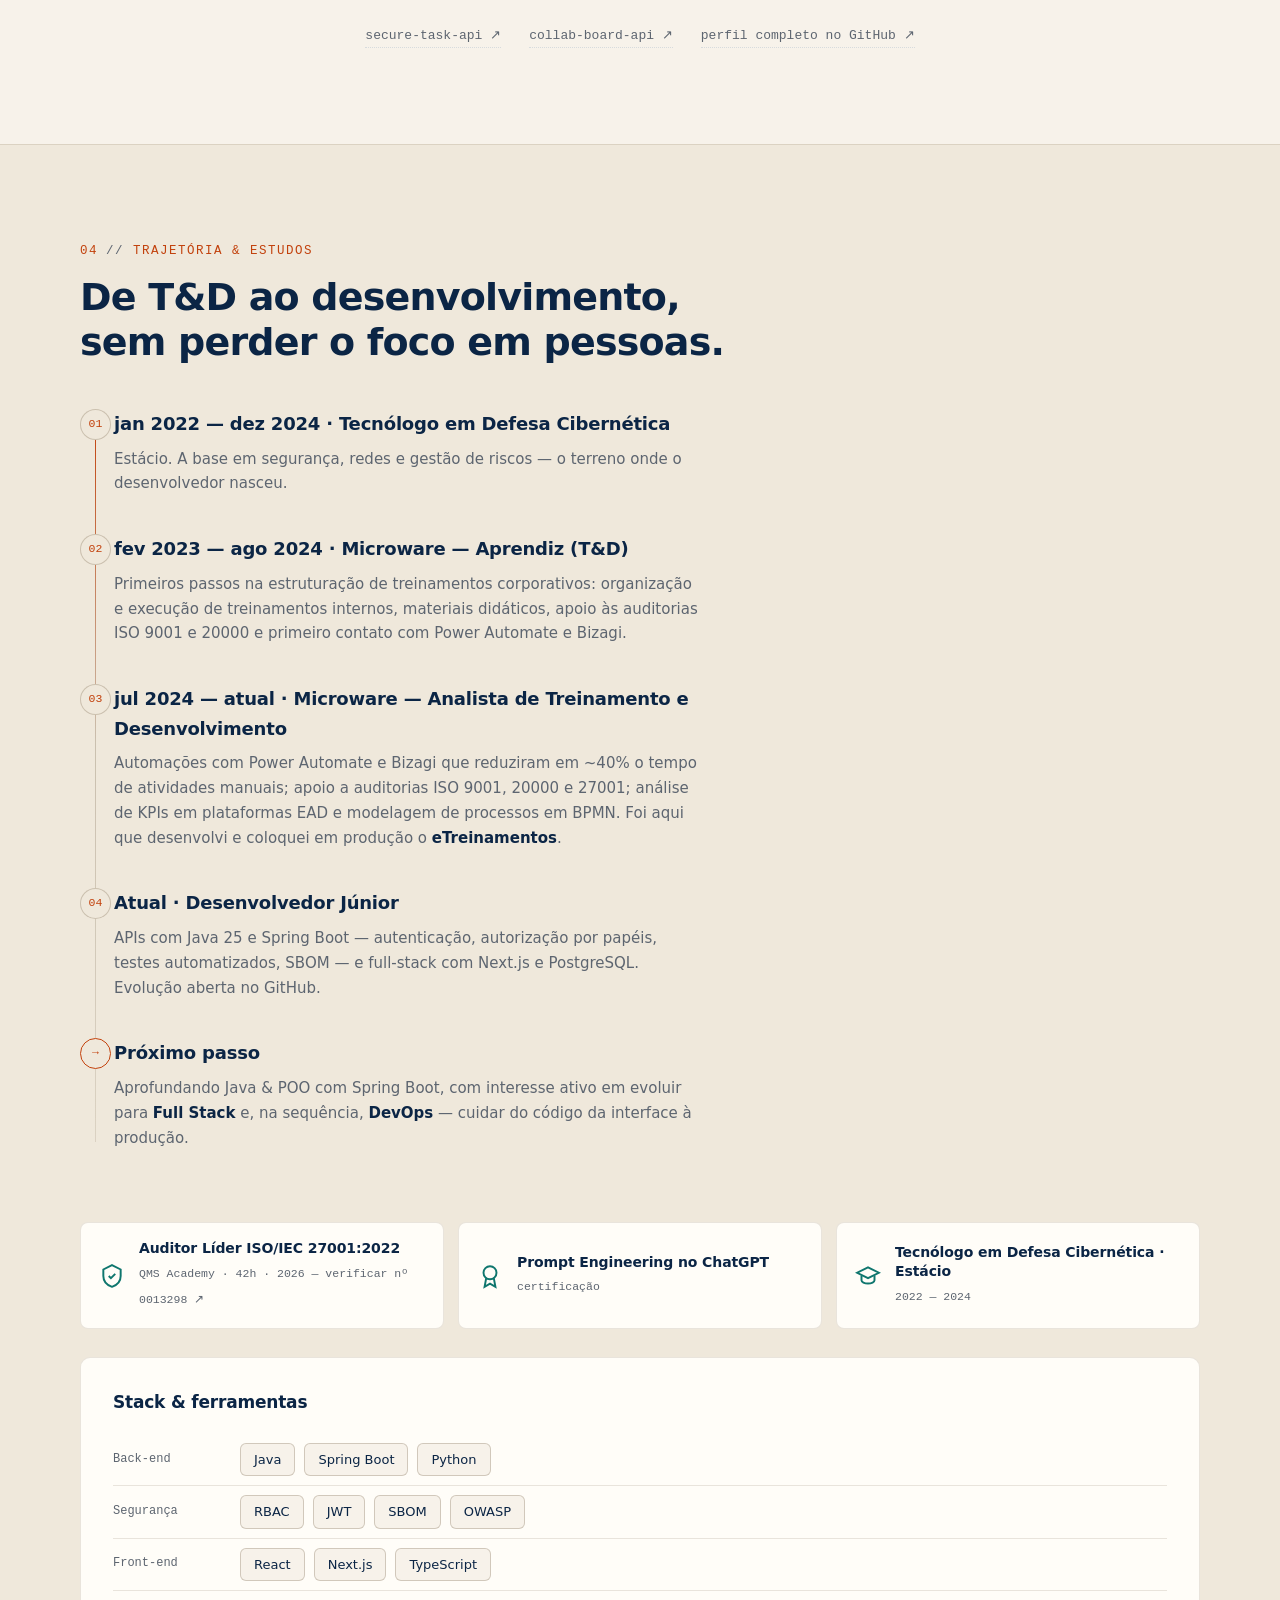
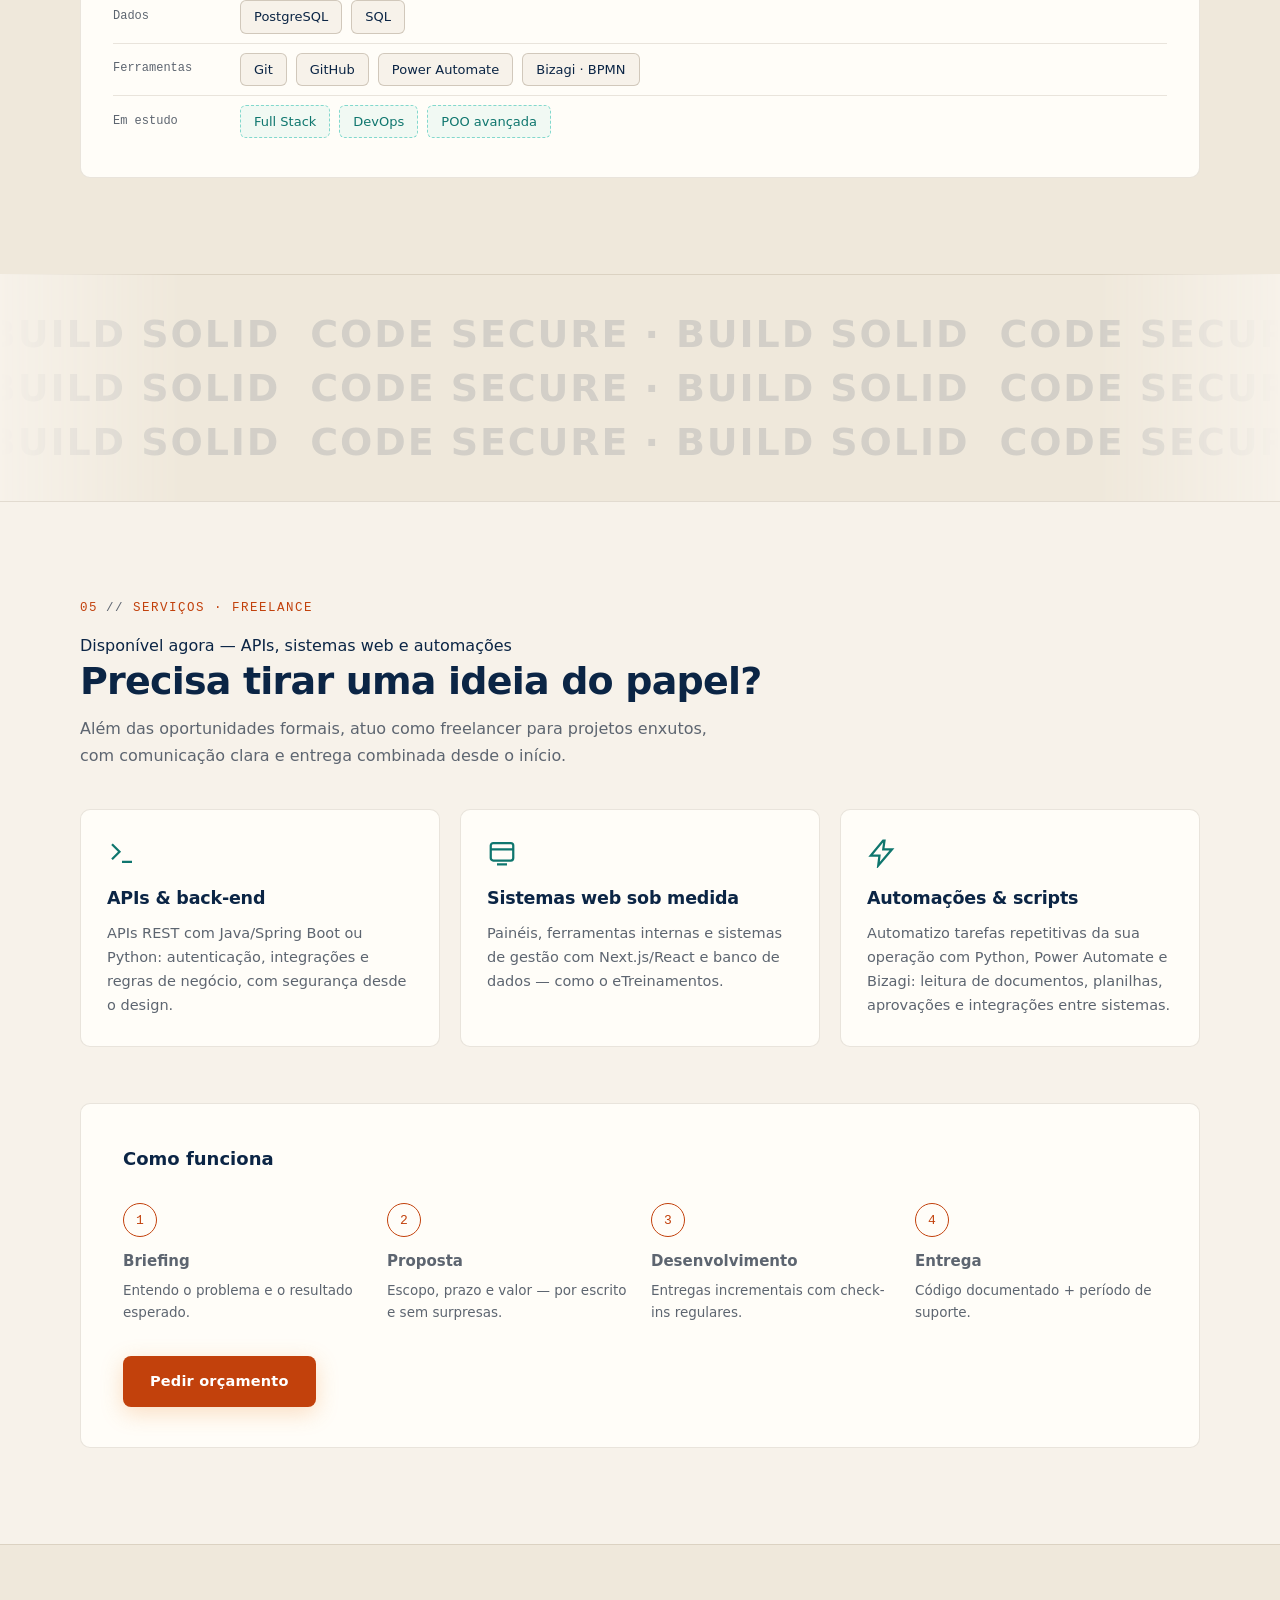
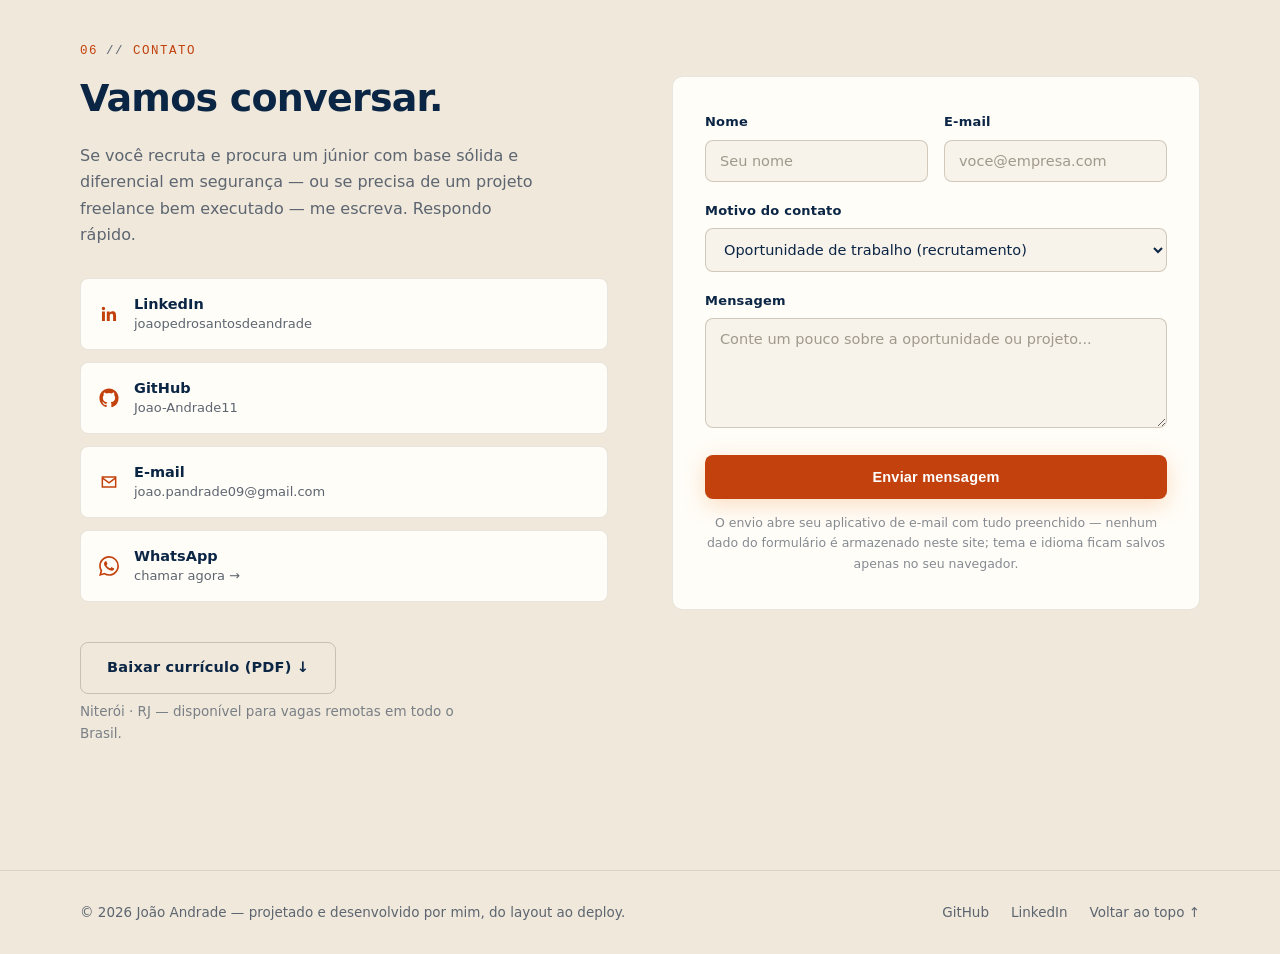
==== commit a2f76cc2: "fix: carrossel com 5 cards reais (72°) + snap após inércia; controles restaurados" ====
--- a/index.html
+++ b/index.html
@@ -360,6 +360,21 @@
                   </div>
                 </div>
 
+                <div class="rc__slide" style="--rc-i:4">
+                  <div class="rc__face rc__face--front">
+                    <article class="rc__card">
+                      <div class="rc__card-head">
+                        <svg viewBox="0 0 24 24" fill="none" stroke="currentColor" stroke-width="1.8" class="rc__icon" aria-hidden="true"><path d="M13 2 3 14h7l-1 8 11-13h-7l1-7z"/></svg>
+                        <span class="rc__kicker" data-i18n="s8.kicker">trabalho real</span>
+                      </div>
+                      <h3 class="rc__title" data-i18n="s8.title">Automações na Microware</h3>
+                      <p class="rc__desc" data-i18n="s8.desc">Power Automate e Bizagi cortando ~40% do tempo de atividades manuais em operação real.</p>
+                      <ul class="rc__tags"><li>Power Automate</li><li>Bizagi</li><li>BPMN</li></ul>
+                      <span class="rc__metric" data-i18n="s8.metric">−40% tempo manual</span>
+                    </article>
+                  </div>
+                </div>
+
               </div>
             </div>
           </div>
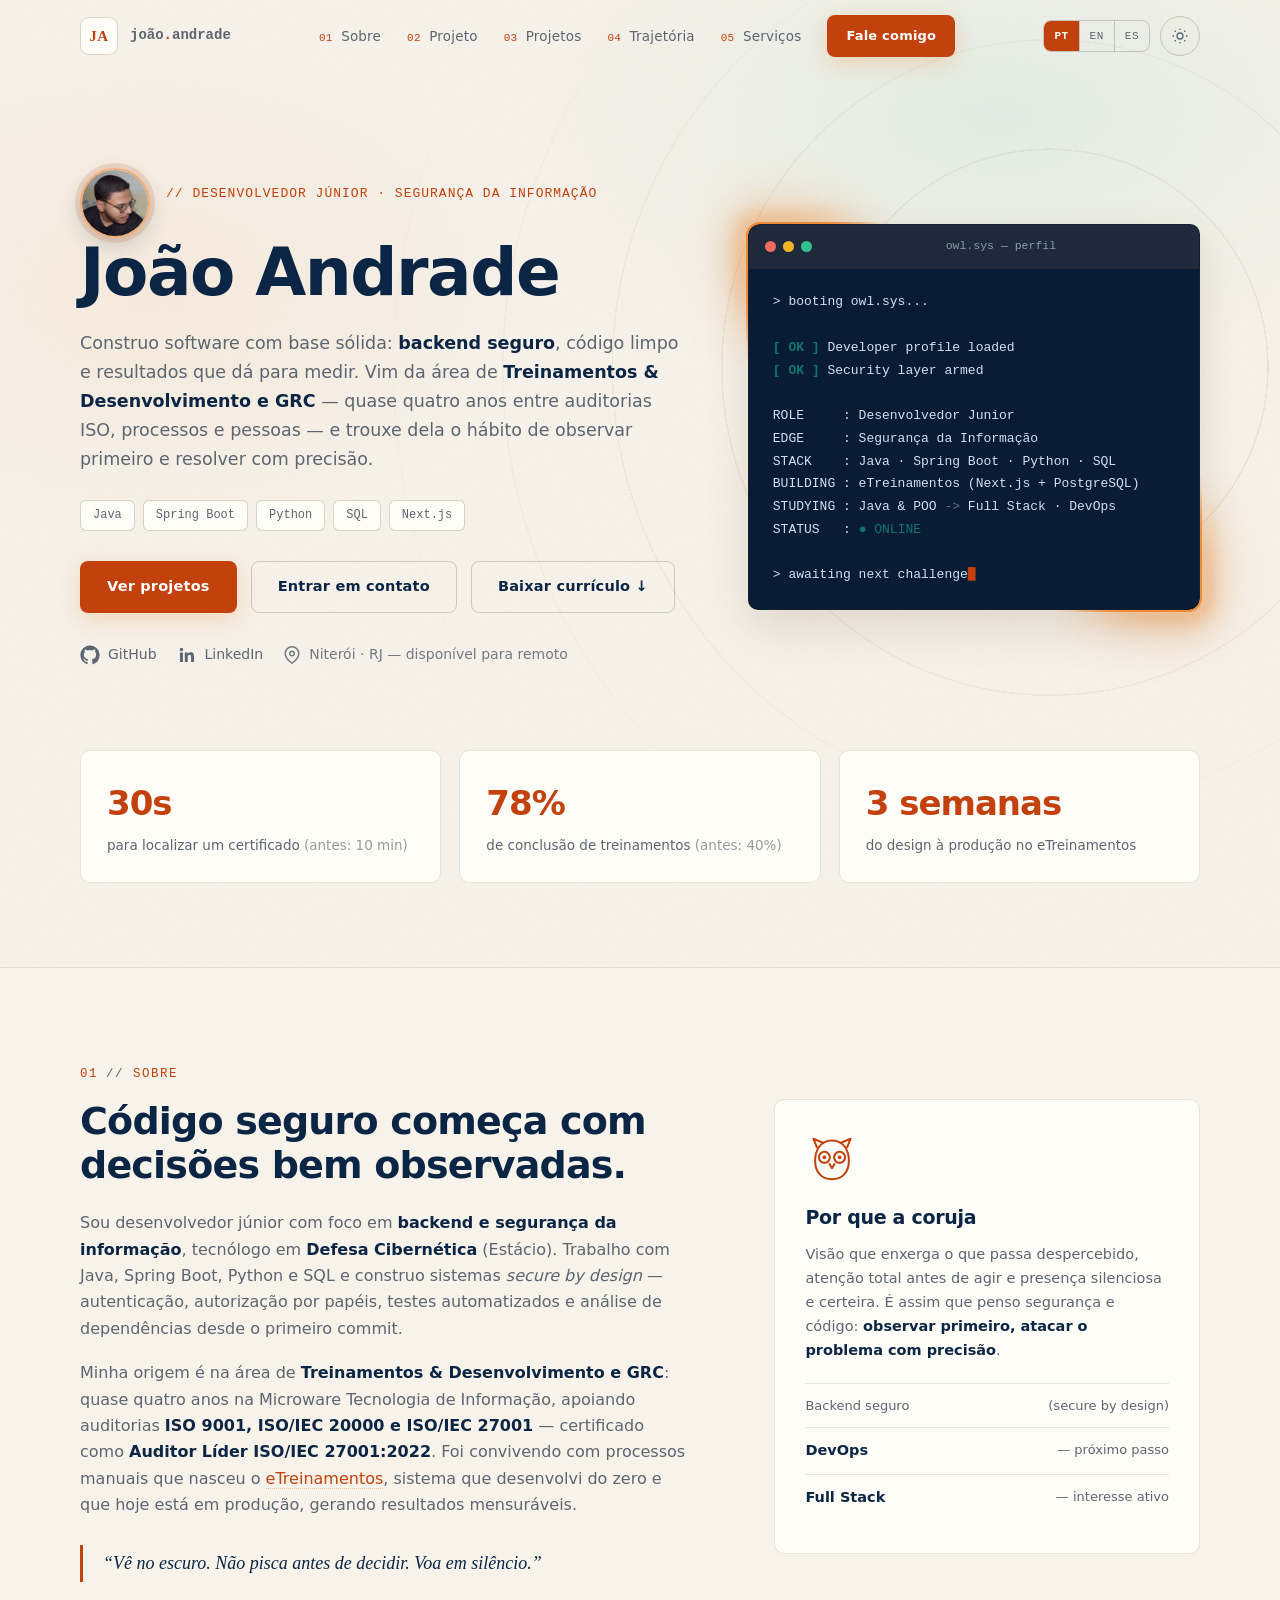
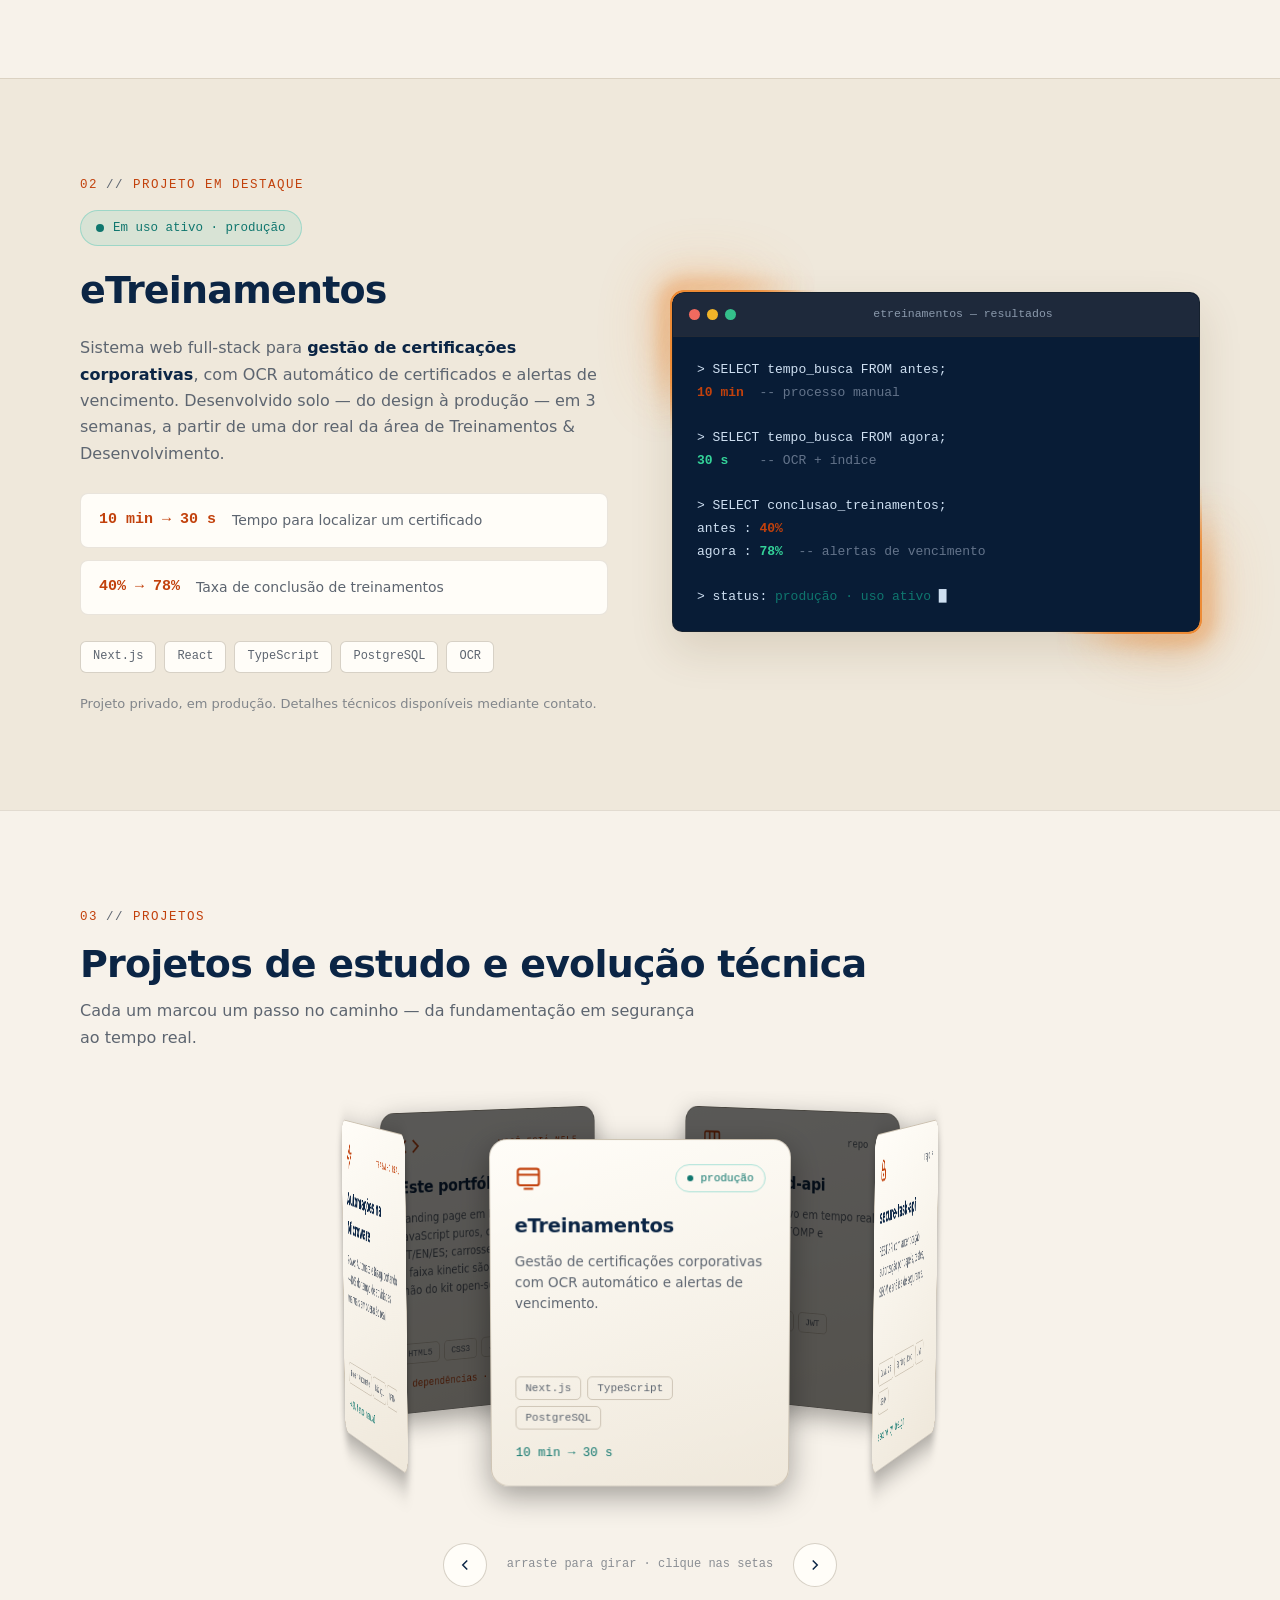
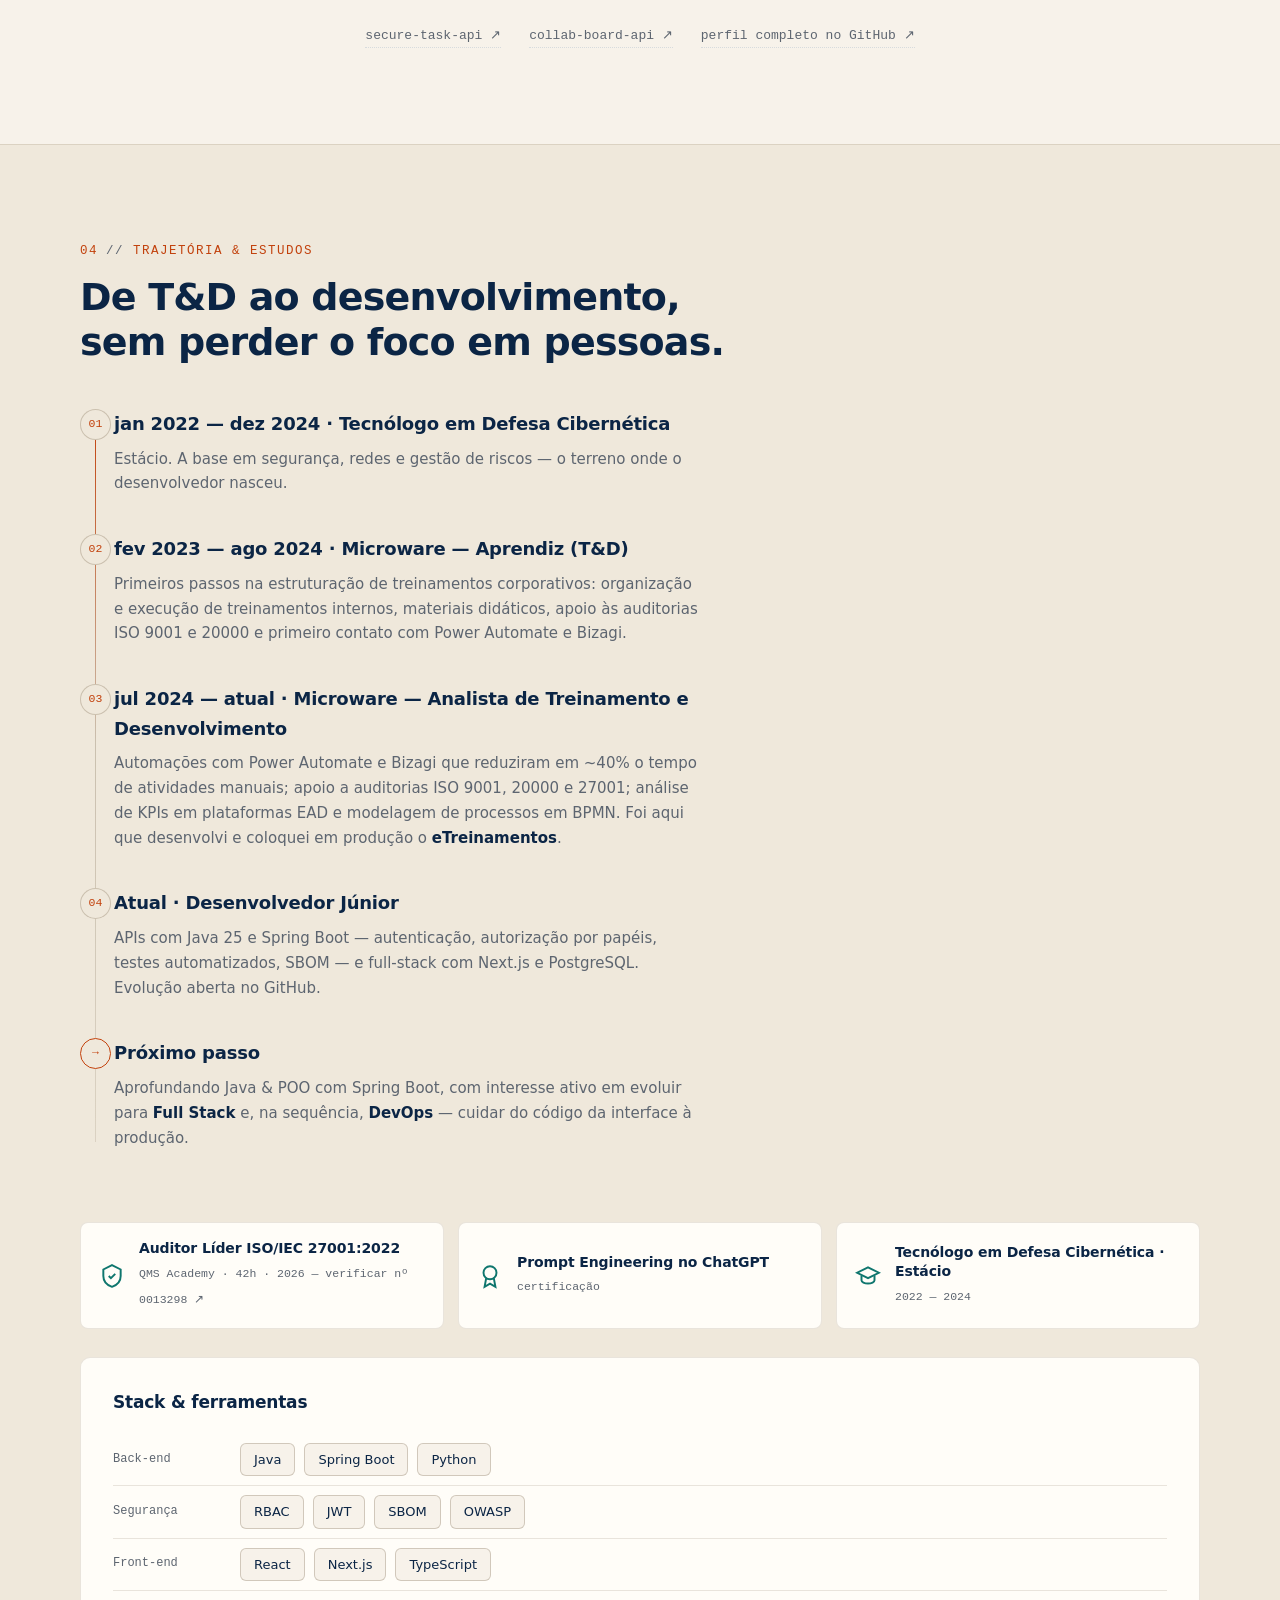
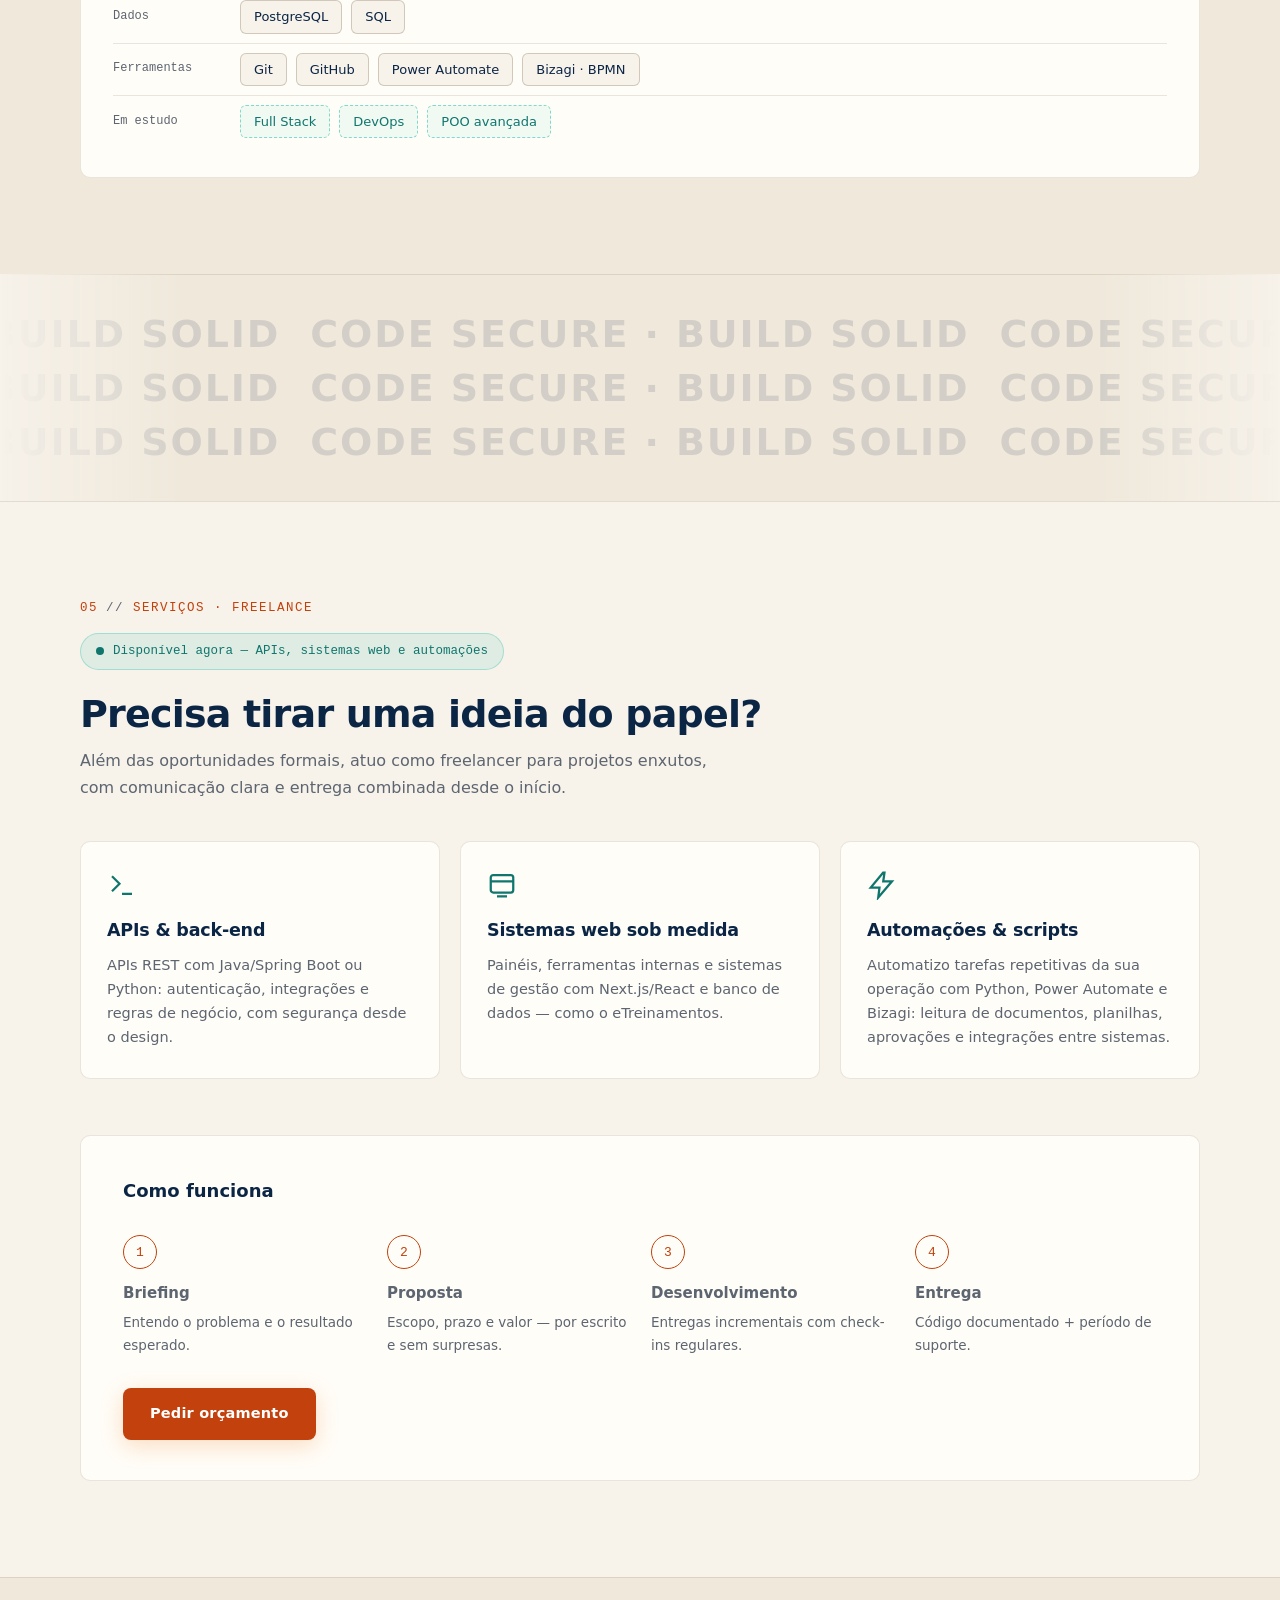
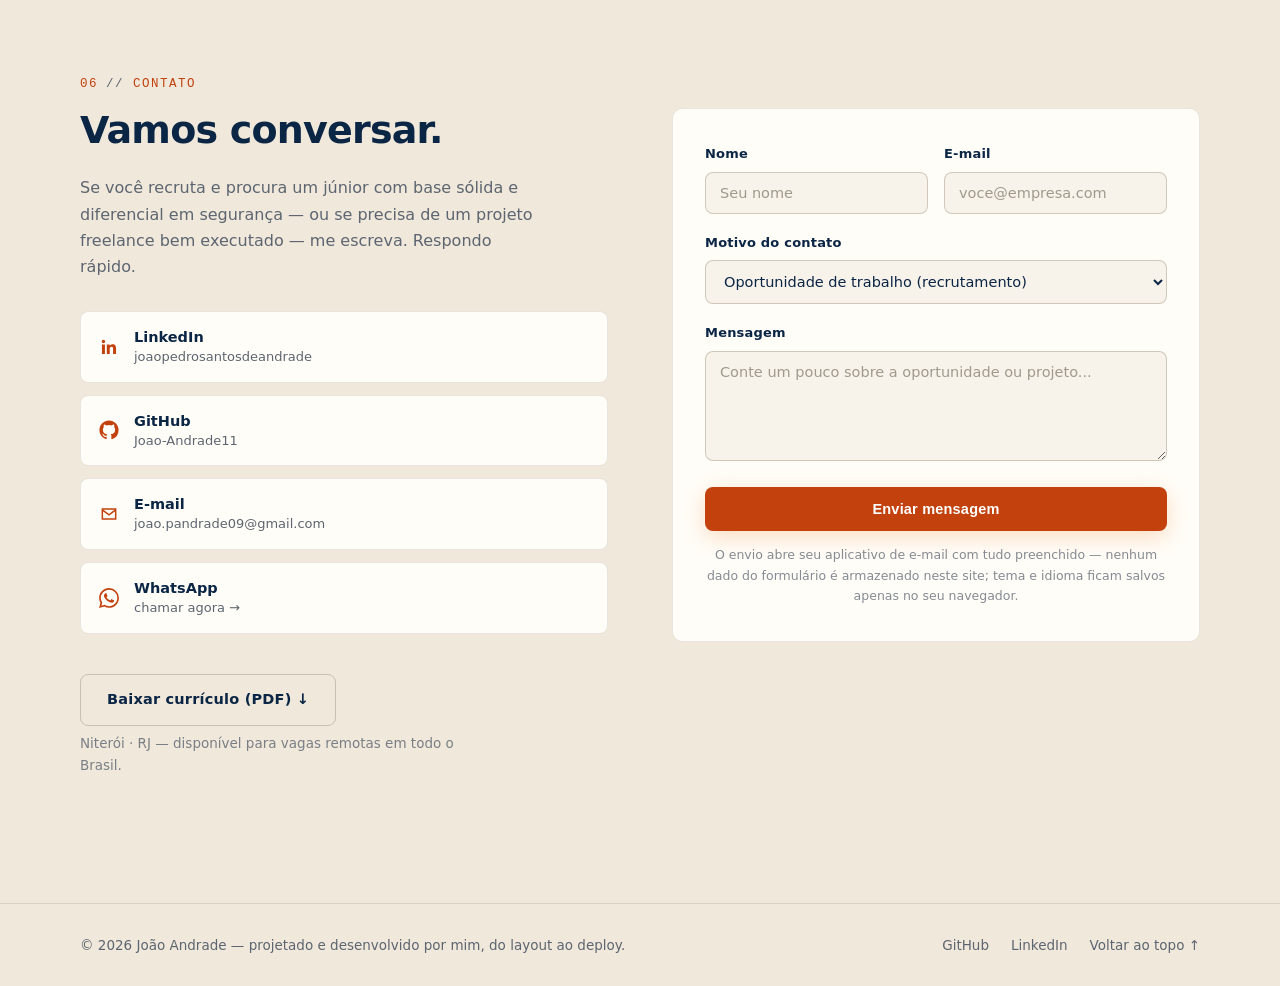
==== commit 68ef554f: "fix: garante animacoes dos componentes com prefers-reduced-motion, dimensoes iniciais do neon e badg" ====
--- a/index.html
+++ b/index.html
@@ -25,8 +25,8 @@
   <meta name="twitter:image" content="https://joao-andrade11.github.io/owl.sys/assets/og-image.png" />
   <link rel="icon" href="data:image/svg+xml,%3Csvg xmlns='http://www.w3.org/2000/svg' viewBox='0 0 64 64'%3E%3Crect width='64' height='64' rx='12' fill='%230B2545'/%3E%3Ctext x='32' y='42' font-family='Georgia, serif' font-size='28' font-weight='bold' fill='%23ED8B36' text-anchor='middle'%3EJA%3C/text%3E%3C/svg%3E" />
   <meta http-equiv="Content-Security-Policy" content="default-src 'none'; script-src 'self'; style-src 'self' 'unsafe-inline'; img-src 'self' data:; font-src 'self'; connect-src 'self'; base-uri 'none'; form-action 'self' mailto:" />
-  <link rel="stylesheet" href="css/styles.css" />
-  <script src="js/theme.js"></script>
+  <link rel="stylesheet" href="css/styles.css?v=2" />
+  <script src="js/theme.js?v=2"></script>
   <script type="application/ld+json">
   {
     "@context": "https://schema.org",
@@ -516,7 +516,7 @@
     <section class="section" id="servicos">
       <div class="container">
         <p class="section__tag reveal"><span>05</span>// <span data-i18n="serv.tag">SERVIÇOS · FREELANCE</span></p>
-        <div class="feat__status reveal"><span class="pulse-dot"></span> <span data-i18n="serv.status">Disponível agora — APIs, sistemas web e automações</span></div>
+        <div class="feature__status reveal"><span class="pulse-dot"></span> <span data-i18n="serv.status">Disponível agora — APIs, sistemas web e automações</span></div>
         <h2 class="section__title reveal" data-i18n="serv.title">Precisa tirar uma ideia do papel?</h2>
         <p class="section__lead reveal" data-i18n="serv.lead">
           Além das oportunidades formais, atuo como freelancer para projetos enxutos, com
@@ -631,7 +631,7 @@
     </div>
   </footer>
 
-  <script src="js/main.js"></script>
-  <script src="js/i18n.js"></script>
+  <script src="js/main.js?v=2"></script>
+  <script src="js/i18n.js?v=2"></script>
 </body>
 </html>
--- a/css/styles.css
+++ b/css/styles.css
@@ -153,7 +153,7 @@
 }
 
 .hero__head { display: flex; align-items: center; gap: 16px; }
-.hero__head .eyebrow { margin-bottom: 18px; }
+.hero__head .eyebrow { margin-bottom: 18px; min-width: 0; }
 .hero__photo {
   width: 70px; height: 70px; border-radius: 50%;
   object-fit: cover; object-position: 50% 32%;
@@ -472,6 +472,7 @@
   color: rgba(241, 245, 249, 0.13);
   will-change: clip-path;
 }
+.kt__word::before { content: attr(data-text); }
 .kt__word--center { color: var(--amber); }
 
 /* ---------- Trajetória ---------- */
@@ -630,7 +631,6 @@
 @media (prefers-reduced-motion: reduce) {
   html { scroll-behavior: auto; }
   .reveal { opacity: 1; transform: none; transition: none; }
-  .t-cursor, .pulse-dot { animation: none; }
 }
 
 /* ---------- Responsivo ---------- */
@@ -795,3 +795,18 @@
 main:focus { outline: none; }
 .rc__viewport:focus-visible { outline: 2px solid var(--amber, #ed8b36); outline-offset: 6px; }
 .contact__cv { display: inline-flex; margin: 16px 0 6px; }
+
+/* ---------- Mobile fino (<=520px): navbar sem overflow ---------- */
+html, body { overflow-x: clip; }
+@media (max-width: 520px) {
+  .nav__name { display: none; }
+  .nav__inner { gap: 12px; }
+  .nav__utils { gap: 6px; }
+  .lang__btn { padding: 8px 8px; font-size: 10px; }
+}
+
+/* itens de grid podem encolher (pre do terminal não estoura o layout) */
+.hero__grid > *, .feature > *, .about > *, .contact > * { min-width: 0; }
+
+/* contraste AA no seletor de idioma (tema claro) */
+:root[data-theme="light"] .lang__btn.is-active { color: #fffdf8; }
